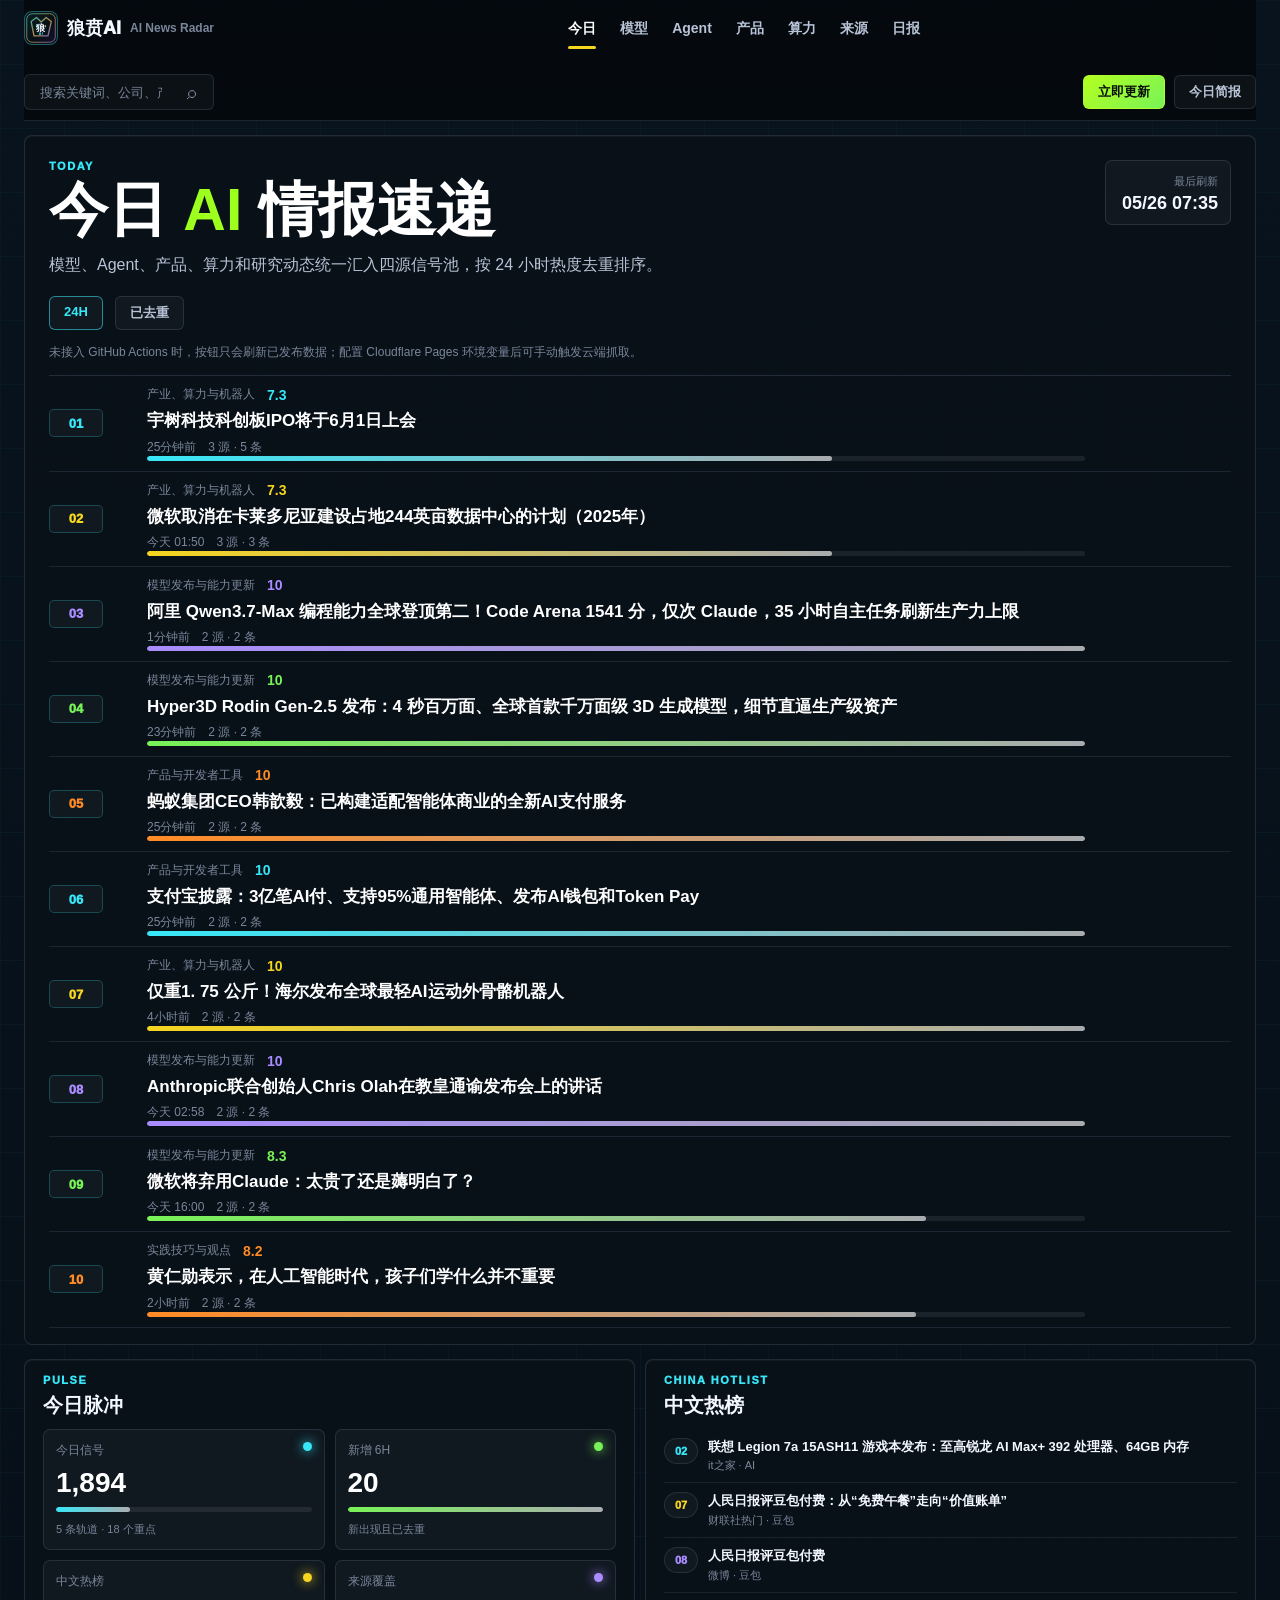
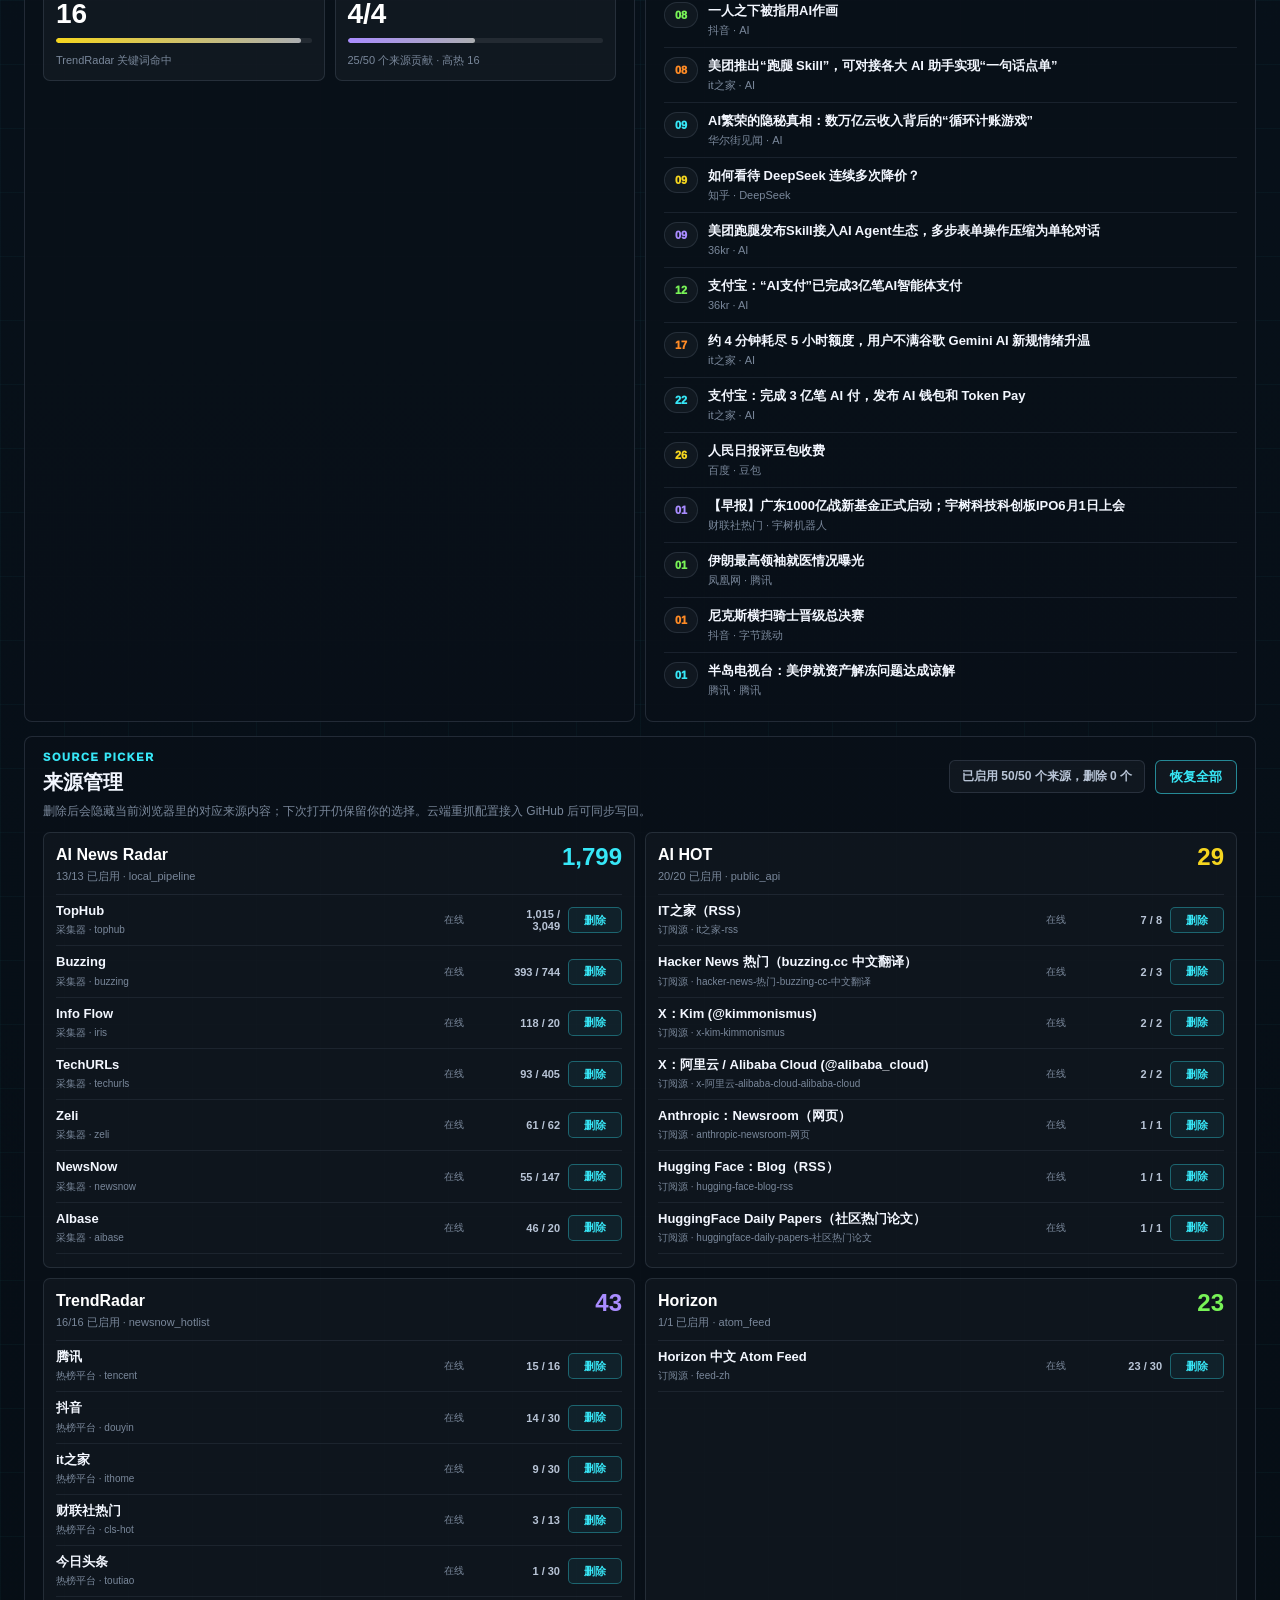
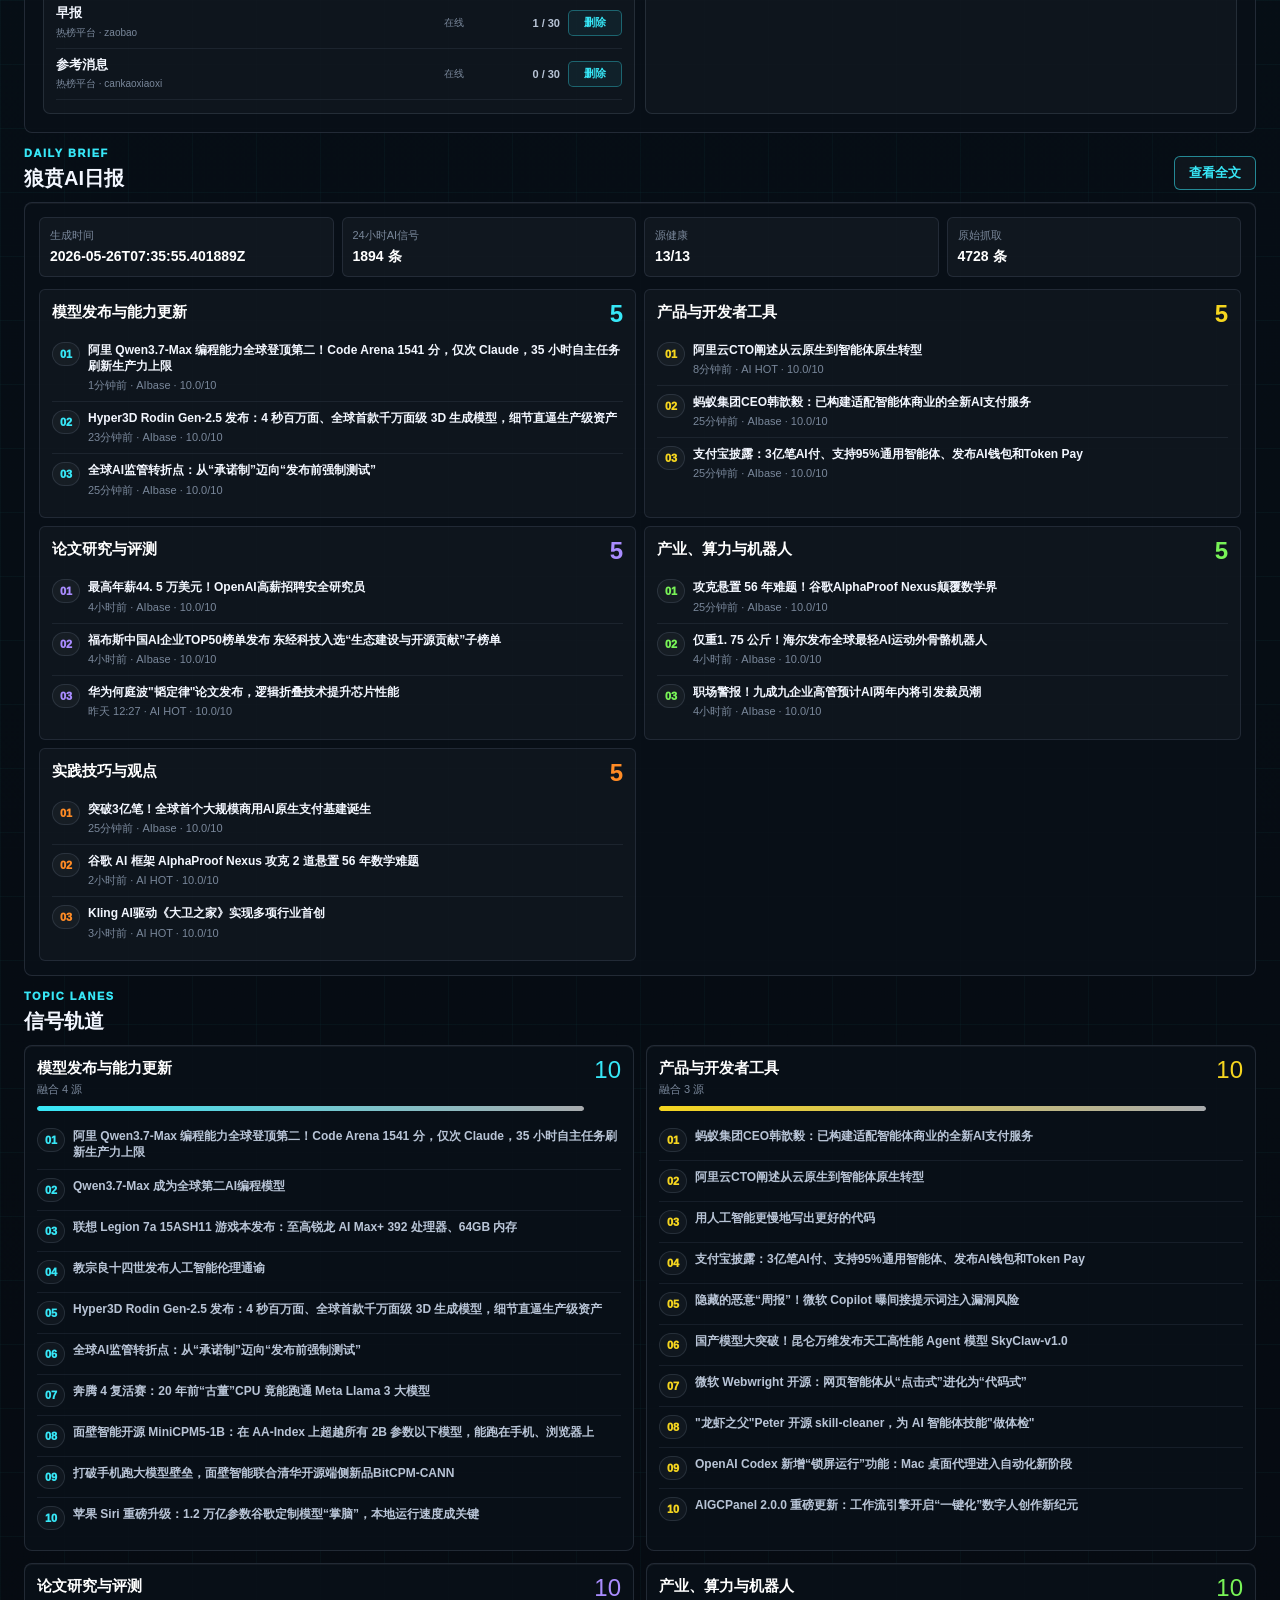
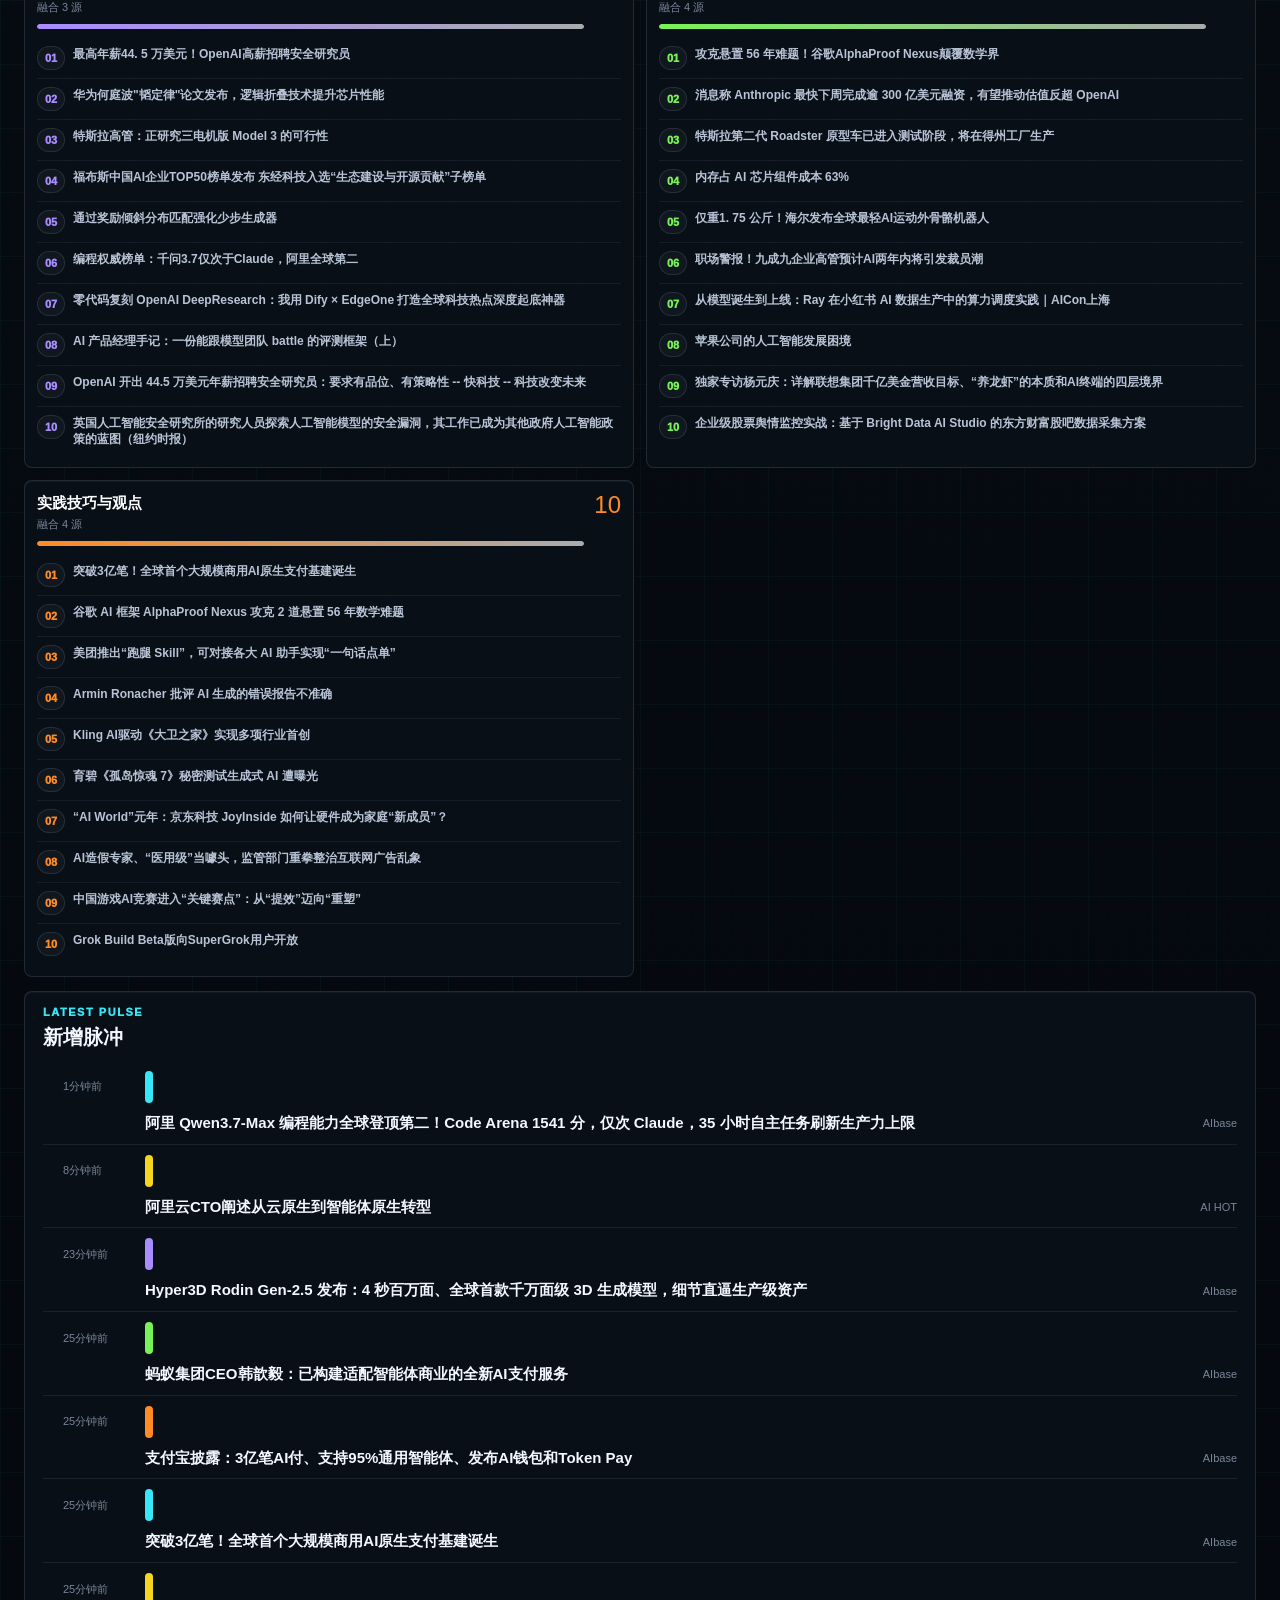
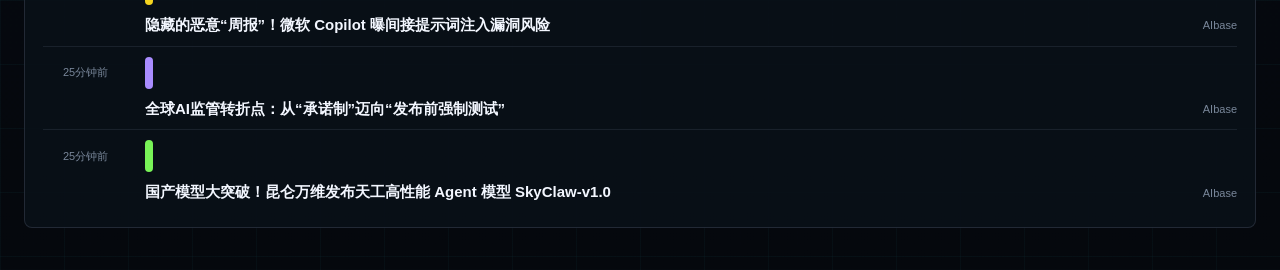
==== radar.html @ 07114eb7 "feat: launch langben ai news radar" ====
<!doctype html>
<html lang="zh-CN">
  <head>
    <meta charset="UTF-8" />
    <meta name="viewport" content="width=device-width, initial-scale=1.0" />
    <title>狼贲AI｜AI 科技雷达</title>
    <meta
      name="description"
      content="狼贲AI科技雷达，自动汇聚、筛选和归档 24 小时 AI 资讯、热榜与重点故事。"
    />
    <link rel="canonical" href="https://ainews.caodiu.com/" />
    <meta property="og:title" content="狼贲AI｜AI 科技雷达" />
    <meta
      property="og:description"
      content="狼贲AI科技雷达，自动汇聚、筛选和归档 24 小时 AI 资讯、热榜与重点故事。"
    />
    <meta property="og:type" content="website" />
    <meta property="og:url" content="https://ainews.caodiu.com/" />
    <meta property="og:site_name" content="狼贲AI" />
    <link rel="icon" href="./assets/logo.svg?v=langben-0526" type="image/svg+xml" />
    <link rel="stylesheet" href="./assets/radar.css?v=github-actions-guide-0526" />
  </head>
  <body>
    <main class="radar-shell">
      <header class="topbar">
        <a class="brand" href="./">
          <img src="./assets/logo.svg?v=langben-0526" alt="狼贲AI" />
          <span>狼贲AI</span>
          <em>AI News Radar</em>
        </a>
        <nav class="nav-links" aria-label="Radar channels">
          <a class="active" href="#today" data-channel="today">今日</a>
          <a href="#today" data-channel="model">模型</a>
          <a href="#today" data-channel="agent">Agent</a>
          <a href="#today" data-channel="product">产品</a>
          <a href="#today" data-channel="compute">算力</a>
          <a href="#sources" data-channel="sources">来源</a>
          <a href="#daily" data-channel="daily">日报</a>
        </nav>
        <label class="search-box" aria-label="搜索">
          <input id="searchInput" type="search" placeholder="搜索关键词、公司、产品..." />
          <span>⌕</span>
        </label>
        <div class="top-actions">
          <button class="action-button primary" id="updateNowBtn" type="button">立即更新</button>
          <a class="action-button" href="./data/daily-brief.zh.md" target="_blank" rel="noopener noreferrer">今日简报</a>
        </div>
      </header>

      <section class="dashboard-grid" id="today">
        <section class="brief-panel">
          <div class="brief-title">
            <div>
              <p class="eyebrow">TODAY</p>
              <h1>今日 <span>AI</span> 情报速递</h1>
              <p class="hero-text">模型、Agent、产品、算力和研究动态统一汇入四源信号池，按 24 小时热度去重排序。</p>
            </div>
            <div class="time-chip">
              <span>最后刷新</span>
              <strong id="generatedAt">加载中</strong>
            </div>
          </div>
          <div class="brief-controls" aria-label="Signal filters">
            <span>24H</span>
            <span>已去重</span>
          </div>
          <p class="update-status" id="updateStatus">未接入 GitHub Actions 时，按钮只会刷新已发布数据；配置 Cloudflare Pages 环境变量后可手动触发云端抓取。</p>
          <div class="story-grid" id="storyGrid"></div>
        </section>

        <aside class="right-stack">
          <section class="insight-panel">
            <div class="section-head">
              <div>
                <p class="eyebrow">PULSE</p>
                <h2>今日脉冲</h2>
              </div>
            </div>
            <section class="metric-grid" id="metricGrid" aria-label="Radar summary"></section>
          </section>

          <section class="insight-panel">
            <div class="section-head">
              <div>
                <p class="eyebrow">CHINA HOTLIST</p>
                <h2>中文热榜</h2>
              </div>
            </div>
            <div class="hot-list" id="chinaHotItems"></div>
          </section>
        </aside>
      </section>

      <section class="source-section" id="sources">
        <div class="section-head">
          <div>
            <p class="eyebrow">SOURCE PICKER</p>
            <h2>来源管理</h2>
          </div>
          <div class="source-actions">
            <span id="sourceSummary">来源加载中</span>
            <button class="section-action" id="resetSourcesBtn" type="button">恢复全部</button>
          </div>
        </div>
        <p class="source-note">删除后会隐藏当前浏览器里的对应来源内容；下次打开仍保留你的选择。云端重抓配置接入 GitHub 后可同步写回。</p>
        <div class="source-catalog" id="sourceCatalog"></div>
      </section>

      <section class="daily-section" id="daily">
        <div class="section-head">
          <div>
            <p class="eyebrow">DAILY BRIEF</p>
            <h2>狼贲AI日报</h2>
          </div>
          <a class="section-action" href="./data/daily-brief.zh.md" target="_blank" rel="noopener noreferrer">查看全文</a>
        </div>
        <div class="daily-brief" id="dailyBrief">
          <div class="empty">日报加载中</div>
        </div>
      </section>

      <section class="category-section" id="lanes">
        <div class="section-head compact">
          <div>
            <p class="eyebrow">TOPIC LANES</p>
            <h2>信号轨道</h2>
          </div>
        </div>
        <div class="category-stack" id="categoryStack"></div>
      </section>

      <section class="table-section">
        <div class="section-head compact">
          <div>
            <p class="eyebrow">LATEST PULSE</p>
            <h2>新增脉冲</h2>
          </div>
        </div>
        <div class="mini-list" id="newItems"></div>
      </section>
    </main>

    <script src="./assets/radar.js?v=github-actions-guide-0526" defer></script>
  </body>
</html>
---- assets/radar.css ----
:root {
  --bg: #05080d;
  --panel: rgba(10, 16, 25, 0.88);
  --panel-strong: rgba(12, 19, 29, 0.96);
  --ink: #f3f7ff;
  --soft: #b8c4d6;
  --muted: #79879a;
  --line: rgba(148, 166, 194, 0.18);
  --line-strong: rgba(148, 166, 194, 0.28);
  --cyan: #37e7f7;
  --green: #78f357;
  --amber: #f5d51f;
  --violet: #a98cff;
  --orange: #ff8b25;
  --radius: 8px;
}

* {
  box-sizing: border-box;
}

html,
body {
  min-height: 100%;
  margin: 0;
  color: var(--ink);
  background:
    linear-gradient(rgba(55, 231, 247, 0.035) 1px, transparent 1px),
    linear-gradient(90deg, rgba(55, 231, 247, 0.03) 1px, transparent 1px),
    linear-gradient(180deg, rgba(8, 20, 31, 0.9), rgba(5, 8, 13, 0.96)),
    var(--bg);
  background-size: 64px 64px, 64px 64px, auto, auto;
  font-family: -apple-system, BlinkMacSystemFont, "Segoe UI", "Noto Sans SC", "Microsoft YaHei", sans-serif;
}

body::before {
  position: fixed;
  inset: 0;
  z-index: -1;
  pointer-events: none;
  content: "";
  background: linear-gradient(90deg, rgba(55, 231, 247, 0.08), transparent 28%, transparent 72%, rgba(120, 243, 87, 0.05));
}

a {
  color: inherit;
}

h1,
h2,
h3,
p {
  overflow-wrap: anywhere;
}

.radar-shell {
  width: min(1560px, calc(100% - 48px));
  margin: 0 auto;
  padding: 0 0 42px;
}

.topbar {
  position: sticky;
  top: 0;
  z-index: 20;
  display: grid;
  grid-template-columns: 220px minmax(360px, 1fr) minmax(260px, 360px) auto;
  gap: 18px;
  align-items: center;
  min-height: 58px;
  border-bottom: 1px solid var(--line);
  background: rgba(5, 8, 13, 0.88);
  backdrop-filter: blur(18px);
}

.brand {
  display: inline-flex;
  align-items: center;
  gap: 9px;
  min-width: 0;
  color: var(--ink);
  font-size: 18px;
  font-weight: 950;
  text-decoration: none;
  white-space: nowrap;
}

.brand img {
  width: 34px;
  height: 34px;
  border: 1px solid rgba(55, 231, 247, 0.36);
  border-radius: var(--radius);
  background: rgba(255, 255, 255, 0.04);
}

.brand em {
  color: var(--muted);
  font-size: 12px;
  font-style: normal;
  font-weight: 700;
}

.nav-links {
  display: flex;
  justify-content: center;
  gap: 24px;
  min-width: 0;
}

.nav-links a {
  position: relative;
  padding: 20px 0 18px;
  color: var(--soft);
  font-size: 14px;
  font-weight: 800;
  text-decoration: none;
  white-space: nowrap;
}

.nav-links a.active {
  color: #ffffff;
}

.nav-links a.active::after {
  position: absolute;
  right: 0;
  bottom: 7px;
  left: 0;
  height: 3px;
  border-radius: 999px;
  content: "";
  background: var(--amber);
}

.search-box {
  display: grid;
  grid-template-columns: minmax(0, 1fr) 28px;
  align-items: center;
  min-width: 0;
  height: 36px;
  border: 1px solid var(--line);
  border-radius: 6px;
  padding: 0 8px 0 13px;
  background: rgba(255, 255, 255, 0.035);
}

.search-box input {
  width: 100%;
  min-width: 0;
  border: 0;
  outline: 0;
  color: var(--ink);
  background: transparent;
  font: inherit;
  font-size: 13px;
}

.search-box input::placeholder {
  color: var(--muted);
}

.search-box span {
  color: var(--muted);
  font-size: 18px;
  text-align: center;
}

.top-actions {
  display: flex;
  justify-content: flex-end;
  gap: 9px;
}

.action-button {
  display: inline-flex;
  align-items: center;
  justify-content: center;
  min-height: 34px;
  border: 1px solid var(--line);
  border-radius: 6px;
  padding: 0 14px;
  color: var(--soft);
  background: rgba(255, 255, 255, 0.04);
  font-family: inherit;
  font-size: 13px;
  font-weight: 900;
  text-decoration: none;
  white-space: nowrap;
  cursor: pointer;
}

.action-button.primary {
  border-color: rgba(179, 255, 41, 0.72);
  color: #061007;
  background: linear-gradient(135deg, #b4ff20, #78f357);
}

.action-button:disabled {
  cursor: progress;
  opacity: 0.7;
}

.dashboard-grid {
  display: grid;
  grid-template-columns: minmax(0, 1.35fr) minmax(390px, 0.95fr);
  gap: 14px;
  align-items: stretch;
  padding-top: 14px;
}

.brief-panel,
.insight-panel,
.daily-brief,
.category-block,
.table-section {
  border: 1px solid var(--line);
  border-radius: var(--radius);
  background: var(--panel);
  box-shadow: inset 0 1px 0 rgba(255, 255, 255, 0.045);
}

.brief-panel {
  display: grid;
  align-content: start;
  min-width: 0;
  min-height: 520px;
  padding: 24px 24px 16px;
}

.brief-title {
  display: flex;
  justify-content: space-between;
  gap: 18px;
  align-items: start;
}

.eyebrow {
  margin: 0 0 8px;
  color: var(--cyan);
  font-size: 11px;
  font-weight: 950;
  letter-spacing: 0.14em;
}

h1 {
  margin: 0;
  color: #ffffff;
  font-size: clamp(42px, 4.6vw, 64px);
  line-height: 1.02;
}

h1 span {
  color: #9cff1d;
}

.hero-text {
  max-width: 720px;
  margin: 12px 0 0;
  color: var(--soft);
  font-size: 16px;
  line-height: 1.65;
}

.time-chip {
  min-width: 126px;
  border: 1px solid var(--line);
  border-radius: 7px;
  padding: 10px 12px;
  background: rgba(255, 255, 255, 0.035);
  text-align: right;
}

.time-chip span {
  color: var(--muted);
  font-size: 11px;
}

.time-chip strong {
  display: block;
  margin-top: 4px;
  color: var(--ink);
  font-size: 18px;
}

.brief-controls {
  display: flex;
  flex-wrap: wrap;
  gap: 12px;
  margin-top: 18px;
}

.brief-controls span,
.section-head > span,
.section-action {
  min-height: 32px;
  border: 1px solid var(--line);
  border-radius: 6px;
  padding: 7px 14px;
  color: var(--soft);
  background: rgba(255, 255, 255, 0.035);
  font-size: 13px;
  font-weight: 900;
  text-decoration: none;
}

.brief-controls span:first-child,
.section-action {
  border-color: rgba(55, 231, 247, 0.55);
  color: var(--cyan);
}

.update-status {
  min-height: 20px;
  margin: 13px 0 12px;
  color: var(--muted);
  font-size: 12px;
  line-height: 1.5;
}

.update-status.error {
  color: var(--amber);
}

.story-grid {
  display: grid;
  gap: 0;
  border-top: 1px solid var(--line);
}

.story-card {
  display: grid;
  grid-template-columns: 84px minmax(0, 1fr) 132px;
  gap: 14px;
  align-items: center;
  min-height: 68px;
  border-bottom: 1px solid rgba(148, 166, 194, 0.14);
  padding: 10px 0;
  color: var(--ink);
  text-decoration: none;
}

.story-card:hover h3 {
  color: var(--cyan);
}

.rank {
  display: inline-grid;
  place-items: center;
  width: 54px;
  height: 28px;
  border: 1px solid rgba(55, 231, 247, 0.24);
  border-radius: 5px;
  color: var(--tone, var(--cyan));
  background: rgba(255, 255, 255, 0.035);
  font-size: 13px;
  font-weight: 950;
}

.story-main {
  display: grid;
  min-width: 0;
}

.story-top,
.story-foot {
  display: flex;
  align-items: center;
  gap: 12px;
  min-width: 0;
}

.story-top span,
.story-foot span,
.story-foot em {
  color: var(--muted);
  font-size: 12px;
  font-style: normal;
  white-space: nowrap;
}

.story-top strong {
  color: var(--tone, var(--cyan));
  font-size: 14px;
  line-height: 1;
}

.story-card h3 {
  display: -webkit-box;
  margin: 6px 0;
  color: #ffffff;
  font-size: 17px;
  line-height: 1.36;
  -webkit-box-orient: vertical;
  -webkit-line-clamp: 1;
  overflow: hidden;
}

.score-track,
.metric-bar,
.lane-track {
  height: 5px;
  overflow: hidden;
  border-radius: 999px;
  background: rgba(255, 255, 255, 0.08);
}

.score-track b,
.metric-bar b,
.lane-track b {
  display: block;
  height: 100%;
  border-radius: inherit;
  background: linear-gradient(90deg, var(--tone, var(--cyan)), rgba(255, 255, 255, 0.62));
}

.right-stack {
  display: grid;
  gap: 10px;
  min-width: 0;
}

.insight-panel {
  min-width: 0;
  padding: 14px 18px;
}

.section-head {
  display: flex;
  align-items: end;
  justify-content: space-between;
  gap: 14px;
  margin-bottom: 12px;
}

.section-head h2 {
  margin: 0;
  color: var(--ink);
  font-size: 20px;
  line-height: 1.15;
}

.metric-grid {
  display: grid;
  grid-template-columns: repeat(4, minmax(0, 1fr));
  gap: 10px;
}

.insight-panel .metric-grid {
  grid-template-columns: repeat(2, minmax(0, 1fr));
}

.metric-card {
  position: relative;
  min-width: 0;
  border: 1px solid rgba(148, 166, 194, 0.16);
  border-radius: 7px;
  padding: 12px;
  background: rgba(255, 255, 255, 0.035);
}

.metric-top {
  display: flex;
  justify-content: space-between;
  gap: 8px;
  color: var(--muted);
  font-size: 12px;
}

.metric-top i {
  width: 9px;
  height: 9px;
  border-radius: 999px;
  background: var(--tone, var(--cyan));
  box-shadow: 0 0 12px var(--tone, var(--cyan));
}

.metric-card strong {
  display: block;
  margin-top: 10px;
  color: #ffffff;
  font-size: 28px;
  line-height: 1;
}

.metric-card em {
  color: var(--muted);
  font-size: 11px;
  font-style: normal;
}

.metric-bar {
  margin: 10px 0 7px;
}

.hot-list,
.mini-list {
  display: grid;
  gap: 0;
}

.hot-item,
.small-item {
  display: grid;
  gap: 10px;
  align-items: start;
  color: var(--ink);
  text-decoration: none;
}

.hot-item {
  grid-template-columns: 34px minmax(0, 1fr);
  padding: 9px 0;
}

.small-item {
  grid-template-columns: 92px minmax(0, 1fr) 180px;
  min-height: 46px;
  padding: 10px 0;
}

.hot-item + .hot-item,
.small-item + .small-item {
  border-top: 1px solid rgba(148, 166, 194, 0.12);
}

.hot-item > span,
.small-item > i {
  display: grid;
  place-items: center;
  height: 26px;
  border: 1px solid rgba(148, 166, 194, 0.16);
  border-radius: 999px;
  color: var(--tone, var(--cyan));
  background: rgba(255, 255, 255, 0.035);
  font-size: 11px;
  font-weight: 950;
}

.small-item > i {
  width: 8px;
  height: 32px;
  border: 0;
  border-radius: 999px;
  background: var(--tone, var(--cyan));
}

.hot-item strong,
.small-item strong {
  display: -webkit-box;
  color: var(--ink);
  font-size: 13px;
  line-height: 1.38;
  -webkit-box-orient: vertical;
  -webkit-line-clamp: 2;
  overflow: hidden;
}

.small-item strong {
  font-size: 15px;
}

.hot-item em,
.small-item span,
.small-item em {
  color: var(--muted);
  font-size: 11px;
  font-style: normal;
}

.small-item span {
  grid-column: 1;
  grid-row: 1;
  align-self: center;
  padding-left: 20px;
}

.small-item strong,
.small-item em {
  grid-column: 2;
}

.small-item em {
  grid-column: 3;
  align-self: center;
  text-align: right;
}

.hot-item:hover strong,
.small-item:hover strong,
.lane-chips a:hover strong,
.daily-item:hover strong {
  color: var(--cyan);
}

.daily-section,
.source-section,
.category-section,
.table-section {
  margin-top: 14px;
}

.source-section {
  border: 1px solid var(--line);
  border-radius: var(--radius);
  padding: 14px 18px 18px;
  background: var(--panel);
}

.source-actions {
  display: flex;
  align-items: center;
  justify-content: flex-end;
  gap: 10px;
}

.source-actions > span {
  min-height: 32px;
  border: 1px solid var(--line);
  border-radius: 6px;
  padding: 7px 12px;
  color: var(--soft);
  background: rgba(255, 255, 255, 0.035);
  font-size: 12px;
  font-weight: 850;
}

.source-note {
  margin: -4px 0 12px;
  color: var(--muted);
  font-size: 12px;
  line-height: 1.55;
}

.source-catalog {
  display: grid;
  grid-template-columns: repeat(4, minmax(0, 1fr));
  gap: 10px;
}

.source-project {
  min-width: 0;
  border: 1px solid rgba(148, 166, 194, 0.16);
  border-radius: 7px;
  padding: 12px;
  background: rgba(255, 255, 255, 0.028);
}

.source-project header {
  display: grid;
  grid-template-columns: minmax(0, 1fr) auto;
  gap: 12px;
  align-items: start;
  padding-bottom: 10px;
  border-bottom: 1px solid rgba(148, 166, 194, 0.12);
}

.source-project h3 {
  margin: 0;
  color: #ffffff;
  font-size: 16px;
  line-height: 1.25;
}

.source-project header em {
  display: block;
  margin-top: 4px;
  color: var(--muted);
  font-size: 11px;
  font-style: normal;
}

.source-project header strong {
  color: var(--tone, var(--cyan));
  font-size: 24px;
  line-height: 1;
}

.source-rows {
  display: grid;
  max-height: 360px;
  overflow: auto;
  scrollbar-width: thin;
}

.source-row {
  display: grid;
  grid-template-columns: minmax(0, 1fr) 44px 64px 54px;
  gap: 8px;
  align-items: center;
  min-height: 44px;
  border-bottom: 1px solid rgba(148, 166, 194, 0.1);
  padding: 8px 0;
}

.source-row.is-disabled {
  opacity: 0.42;
}

.source-name {
  min-width: 0;
}

.source-name strong {
  display: block;
  overflow: hidden;
  color: var(--ink);
  font-size: 13px;
  line-height: 1.25;
  text-overflow: ellipsis;
  white-space: nowrap;
}

.source-name em,
.source-row > span {
  color: var(--muted);
  font-size: 10px;
  font-style: normal;
}

.source-row > b {
  color: var(--soft);
  font-size: 11px;
  text-align: right;
}

.source-row > button {
  min-height: 26px;
  border: 1px solid rgba(55, 231, 247, 0.34);
  border-radius: 5px;
  color: var(--cyan);
  background: rgba(55, 231, 247, 0.06);
  font: inherit;
  font-size: 11px;
  font-weight: 900;
  cursor: pointer;
}

.source-row.is-disabled > button {
  border-color: rgba(120, 243, 87, 0.45);
  color: var(--green);
}

.daily-brief {
  padding: 14px;
}

.daily-meta {
  display: grid;
  grid-template-columns: repeat(4, minmax(0, 1fr));
  gap: 8px;
  margin-bottom: 12px;
}

.daily-meta div {
  min-width: 0;
  border: 1px solid rgba(148, 166, 194, 0.14);
  border-radius: 6px;
  padding: 10px;
  background: rgba(255, 255, 255, 0.035);
}

.daily-meta span,
.daily-item em {
  display: block;
  color: var(--muted);
  font-size: 11px;
}

.daily-meta strong {
  display: block;
  margin-top: 5px;
  color: #ffffff;
  font-size: 14px;
  line-height: 1.25;
}

.daily-lanes {
  display: grid;
  grid-template-columns: repeat(5, minmax(0, 1fr));
  gap: 8px;
}

.daily-lane,
.category-block {
  min-width: 0;
  padding: 12px;
}

.daily-lane {
  border: 1px solid rgba(148, 166, 194, 0.14);
  border-radius: 6px;
  background: rgba(255, 255, 255, 0.028);
}

.daily-lane header,
.category-block header {
  display: grid;
  grid-template-columns: minmax(0, 1fr) auto;
  gap: 10px;
  align-items: start;
  margin-bottom: 8px;
}

.daily-lane header span,
.category-block h3 {
  display: -webkit-box;
  margin: 0;
  color: #ffffff;
  font-size: 15px;
  font-weight: 950;
  line-height: 1.32;
  -webkit-box-orient: vertical;
  -webkit-line-clamp: 2;
  overflow: hidden;
}

.daily-lane header b,
.category-block header > span {
  color: var(--tone, var(--cyan));
  font-size: 24px;
  line-height: 1;
}

.daily-item {
  display: grid;
  grid-template-columns: 28px minmax(0, 1fr);
  gap: 8px;
  padding: 8px 0;
  color: var(--ink);
  text-decoration: none;
}

.daily-item + .daily-item {
  border-top: 1px solid rgba(148, 166, 194, 0.1);
}

.daily-item > span,
.lane-chips a > span {
  display: grid;
  place-items: center;
  height: 24px;
  border: 1px solid rgba(148, 166, 194, 0.16);
  border-radius: 999px;
  color: var(--tone, var(--cyan));
  background: rgba(255, 255, 255, 0.035);
  font-size: 11px;
  font-weight: 950;
}

.daily-item strong {
  display: -webkit-box;
  color: var(--ink);
  font-size: 12px;
  line-height: 1.36;
  -webkit-box-orient: vertical;
  -webkit-line-clamp: 3;
  overflow: hidden;
}

.daily-item em {
  margin-top: 4px;
  font-style: normal;
  line-height: 1.35;
}

.category-stack {
  display: grid;
  grid-template-columns: repeat(5, minmax(0, 1fr));
  gap: 12px;
}

.category-block em {
  display: block;
  margin: 4px 0 9px;
  color: var(--muted);
  font-size: 11px;
  font-style: normal;
}

.lane-chips {
  display: grid;
  gap: 0;
  margin-top: 9px;
}

.lane-chips a {
  display: grid;
  grid-template-columns: 28px minmax(0, 1fr);
  gap: 8px;
  align-items: start;
  padding: 8px 0;
  color: var(--soft);
  text-decoration: none;
}

.lane-chips a + a {
  border-top: 1px solid rgba(148, 166, 194, 0.1);
}

.lane-chips a > strong,
.empty-chip {
  display: -webkit-box;
  min-width: 0;
  color: var(--soft);
  font-size: 12px;
  font-weight: 800;
  line-height: 1.36;
  -webkit-box-orient: vertical;
  -webkit-line-clamp: 2;
  overflow: hidden;
}

.table-section {
  padding: 14px 18px;
}

.cyan {
  --tone: var(--cyan);
}

.green {
  --tone: var(--green);
}

.amber {
  --tone: var(--amber);
}

.violet {
  --tone: var(--violet);
}

.orange {
  --tone: var(--orange);
}

.empty,
.empty-chip {
  color: var(--muted);
}

@media (max-width: 1280px) {
  .topbar {
    grid-template-columns: 190px 1fr;
    padding-bottom: 10px;
  }

  .search-box,
  .top-actions {
    grid-column: span 1;
  }

  .dashboard-grid {
    grid-template-columns: 1fr;
  }

  .right-stack {
    grid-template-columns: repeat(2, minmax(0, 1fr));
  }

  .insight-panel .metric-grid,
  .daily-lanes,
  .source-catalog,
  .category-stack {
    grid-template-columns: repeat(2, minmax(0, 1fr));
  }
}

@media (max-width: 860px) {
  .radar-shell {
    width: min(100% - 24px, 760px);
  }

  .topbar,
  .right-stack,
  .daily-meta,
  .daily-lanes,
  .source-catalog,
  .category-stack {
    grid-template-columns: 1fr;
  }

  .nav-links {
    justify-content: flex-start;
    gap: 18px;
    overflow-x: auto;
  }

  .top-actions {
    justify-content: flex-start;
  }

  .source-actions {
    flex-wrap: wrap;
    justify-content: flex-start;
  }

  .brief-panel {
    min-height: 0;
    padding: 18px;
  }

  .brief-title {
    flex-direction: column;
  }

  h1 {
    font-size: 38px;
  }

  .story-card {
    grid-template-columns: 54px minmax(0, 1fr);
  }

  .score-track {
    grid-column: 1 / -1;
  }

  .small-item {
    grid-template-columns: 72px minmax(0, 1fr);
  }

  .small-item em {
    grid-column: 2;
    text-align: left;
  }
}
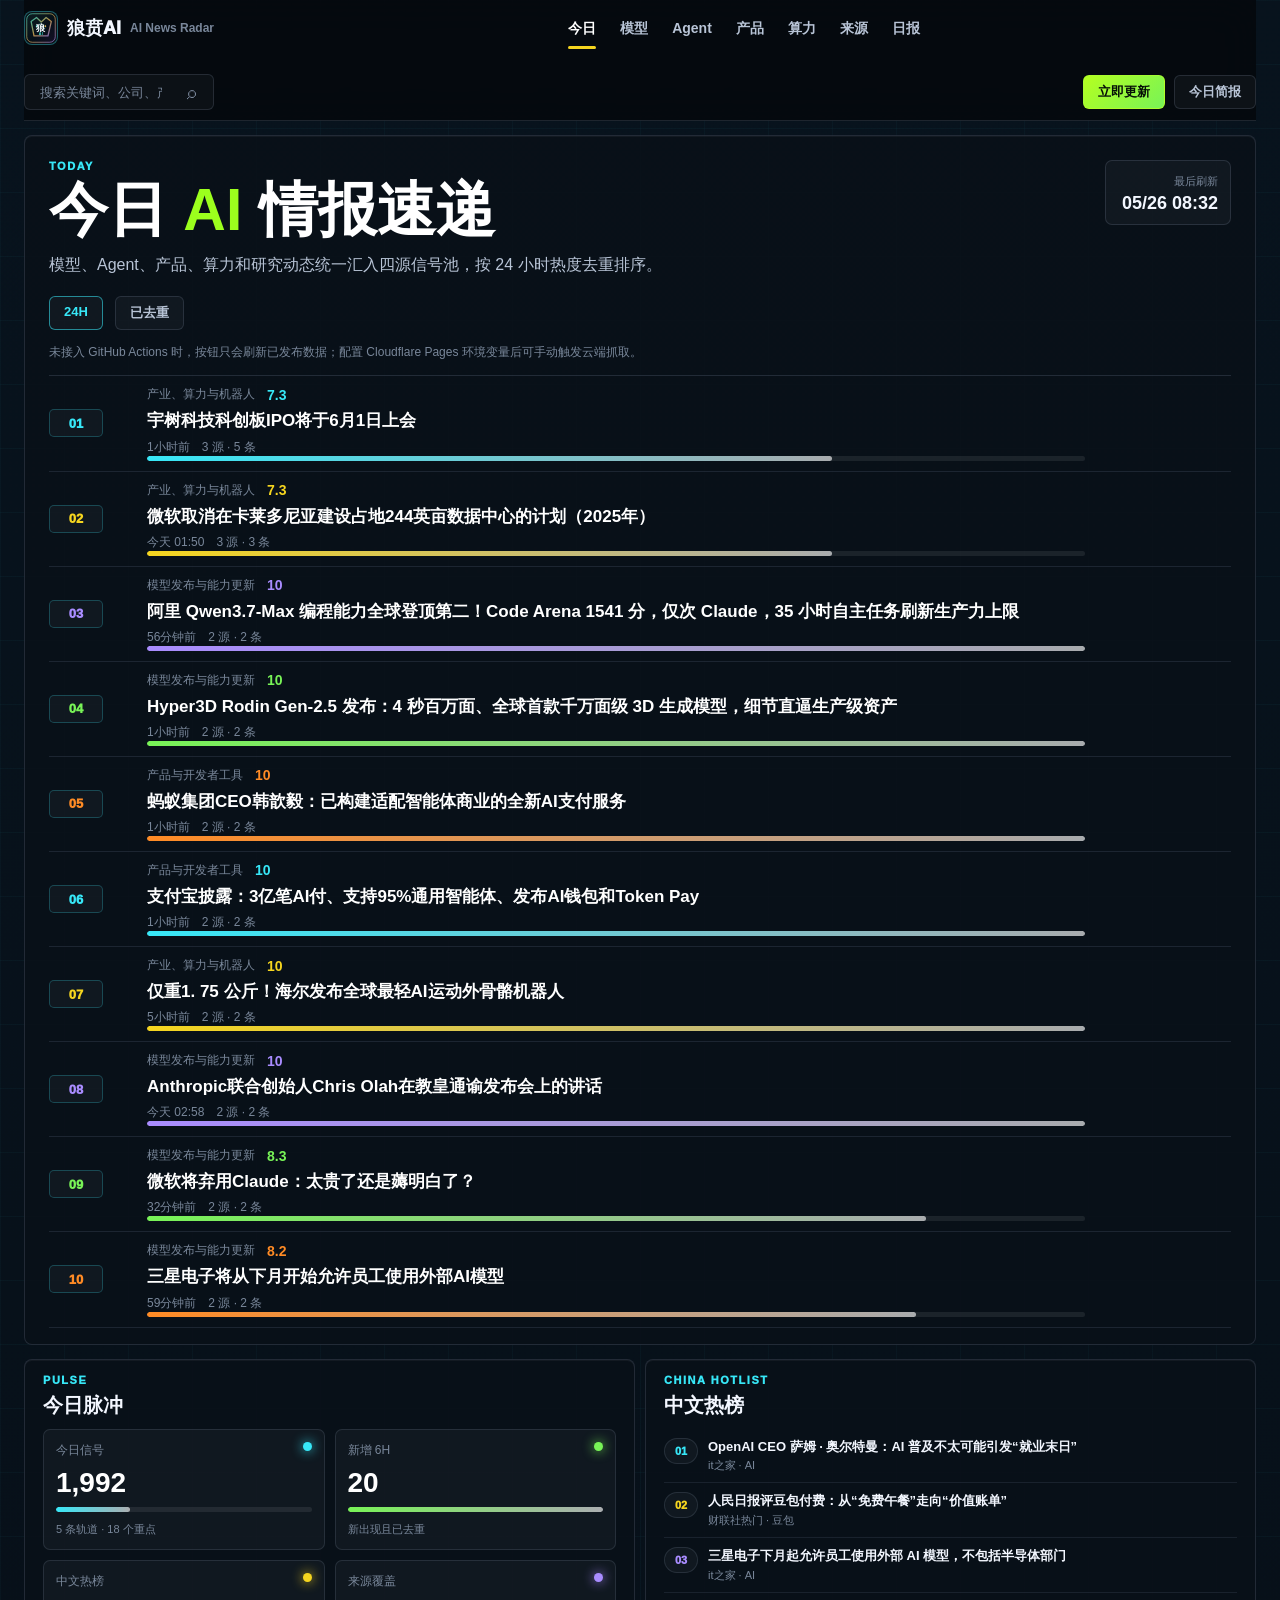
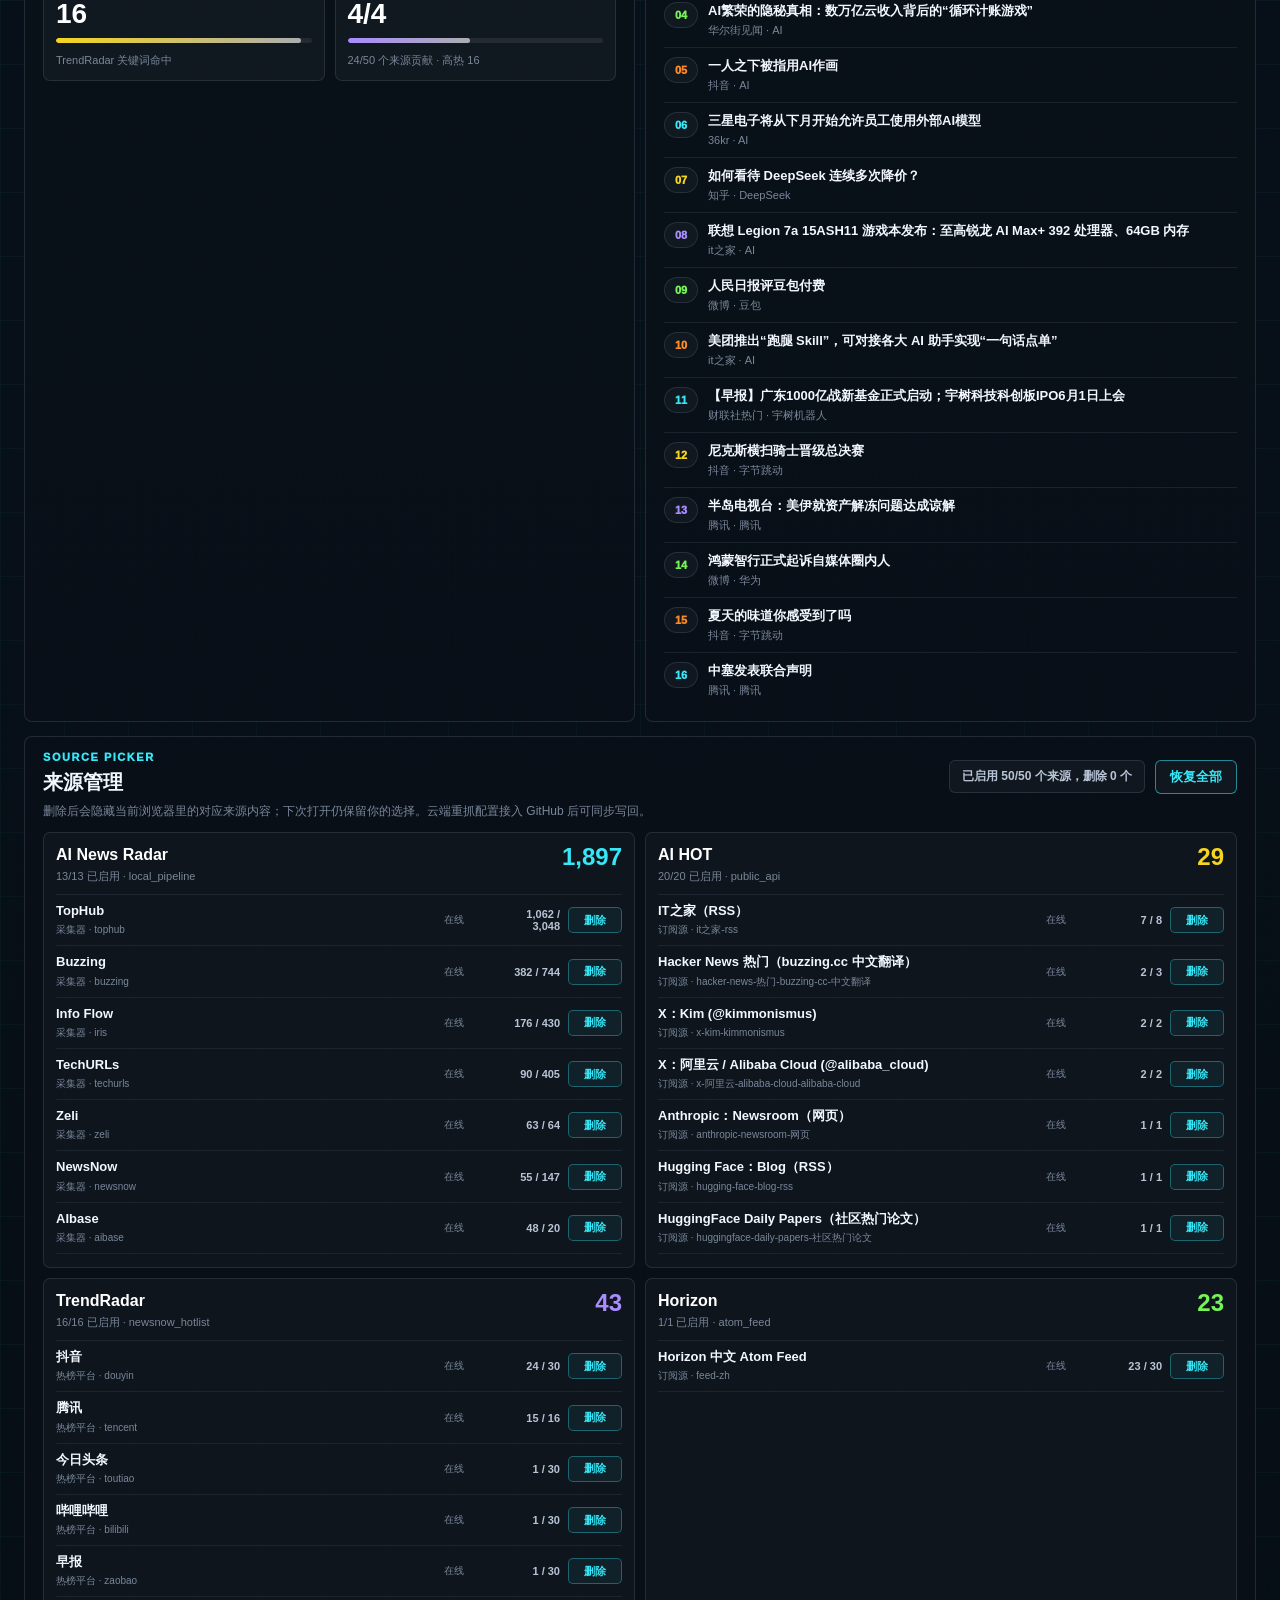
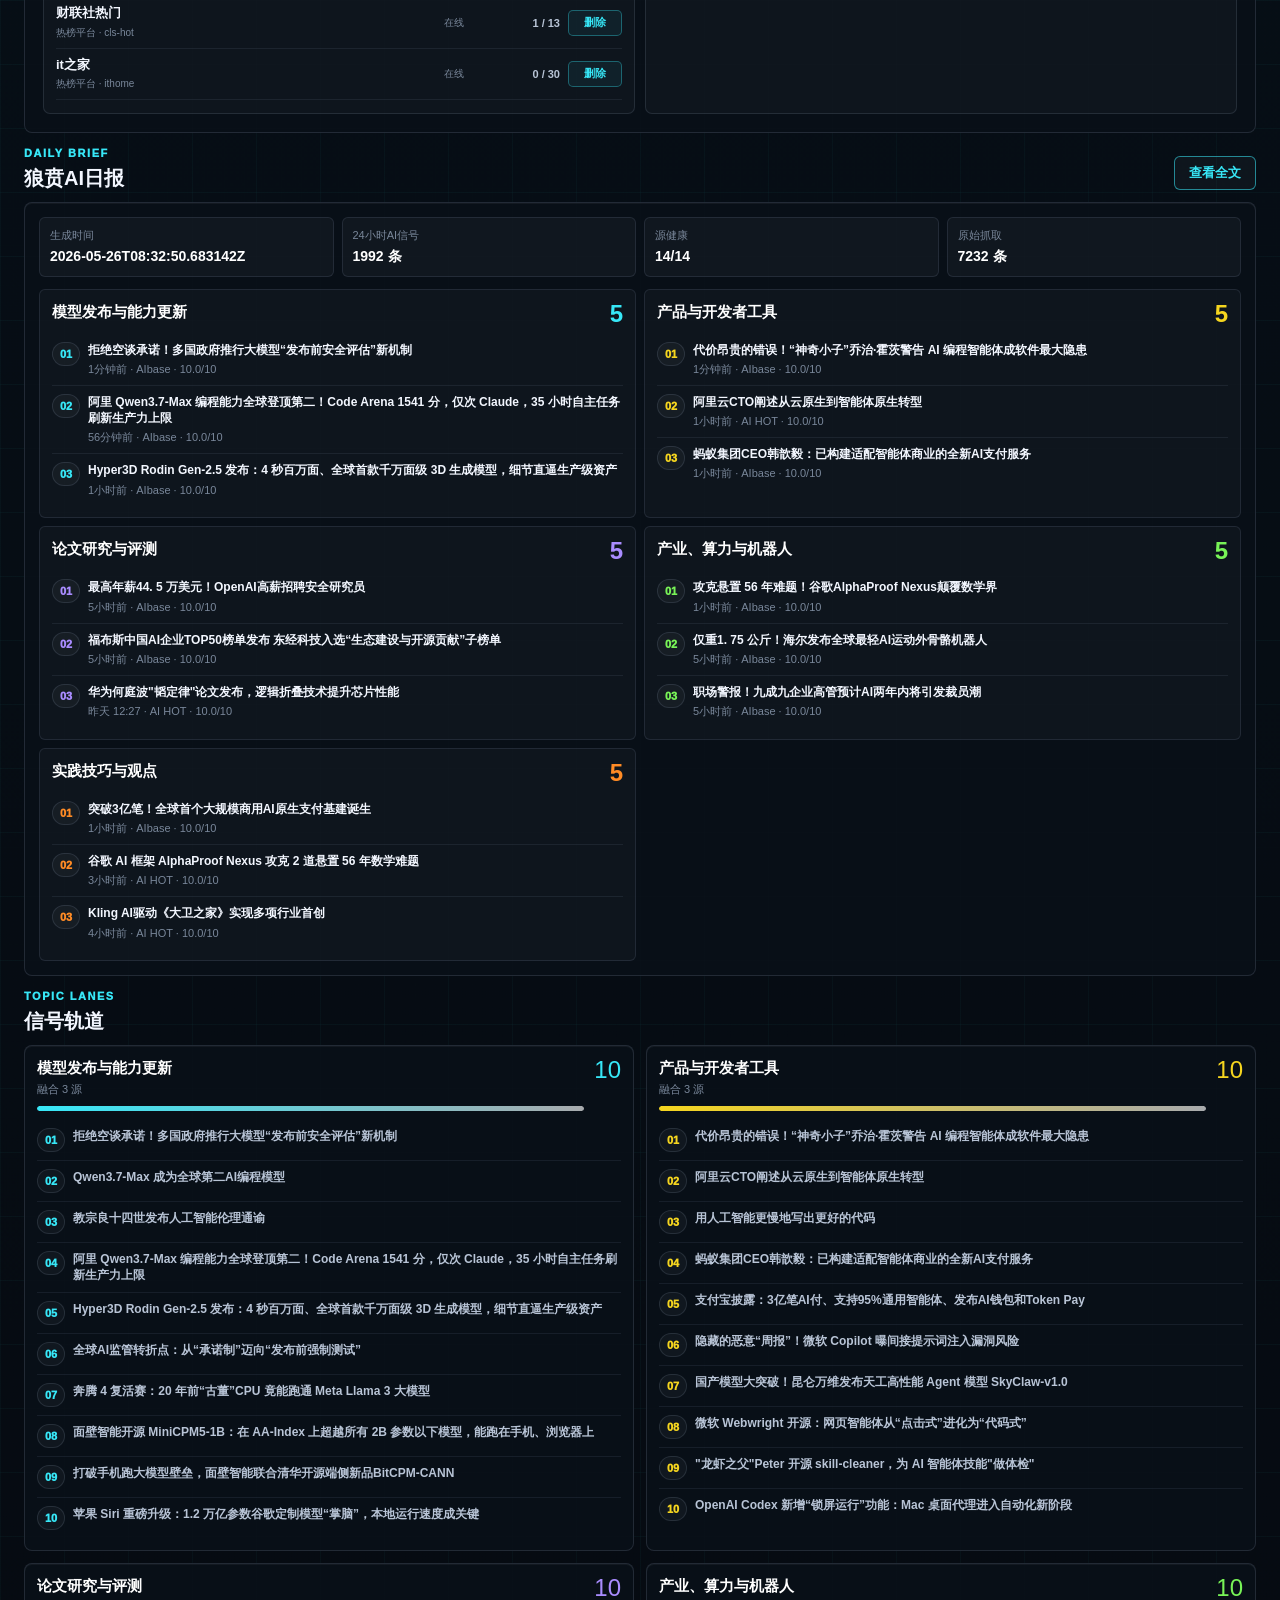
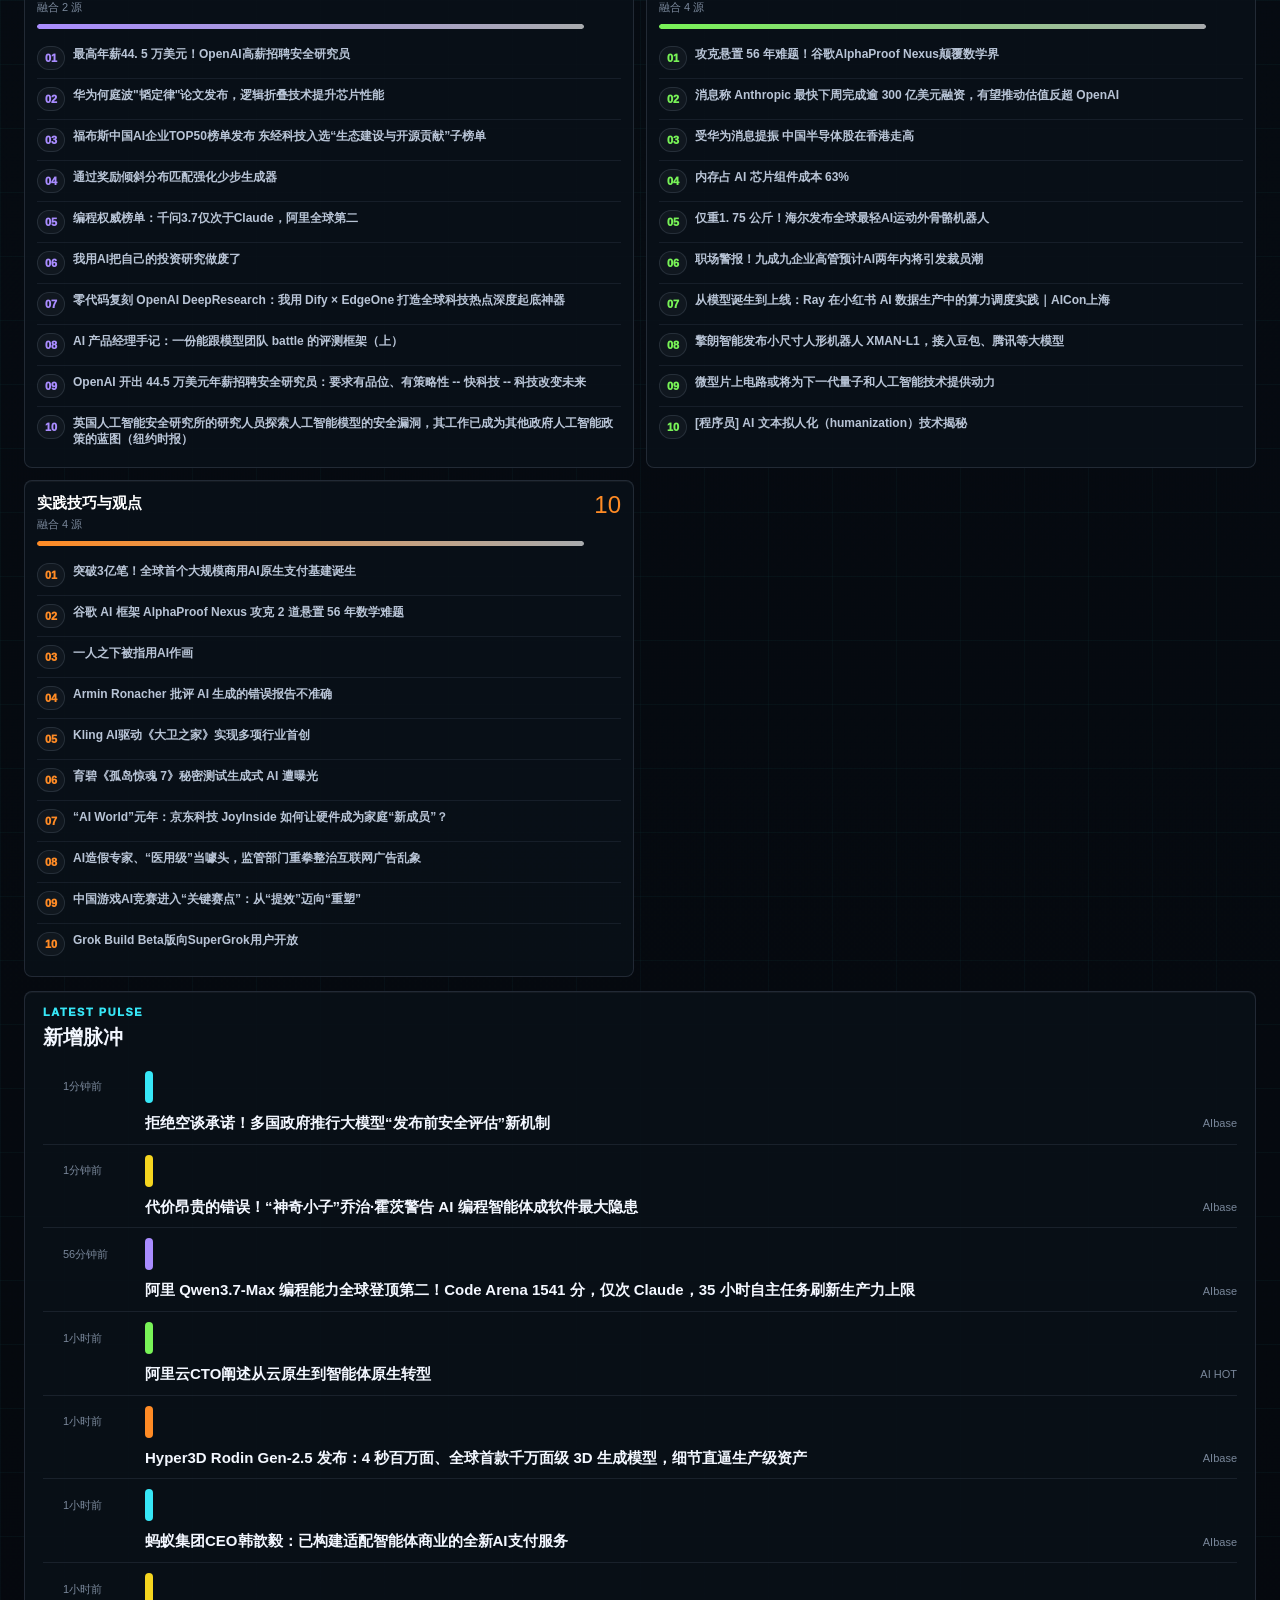
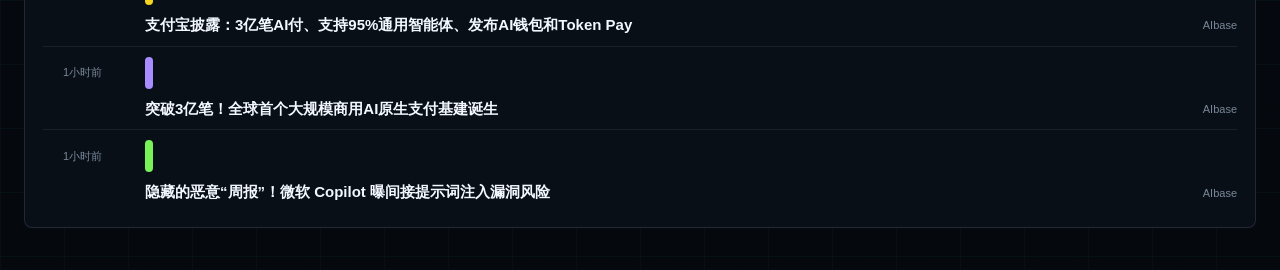
==== commit 22df3e24: "fix: renumber china hotlist display" ====
--- a/radar.html
+++ b/radar.html
@@ -18,7 +18,7 @@
     <meta property="og:url" content="https://ainews.caodiu.com/" />
     <meta property="og:site_name" content="狼贲AI" />
     <link rel="icon" href="./assets/logo.svg?v=langben-0526" type="image/svg+xml" />
-    <link rel="stylesheet" href="./assets/radar.css?v=github-actions-guide-0526" />
+    <link rel="stylesheet" href="./assets/radar.css?v=hotlist-sequence-0526" />
   </head>
   <body>
     <main class="radar-shell">
@@ -140,6 +140,6 @@
       </section>
     </main>
 
-    <script src="./assets/radar.js?v=github-actions-guide-0526" defer></script>
+    <script src="./assets/radar.js?v=hotlist-sequence-0526" defer></script>
   </body>
 </html>
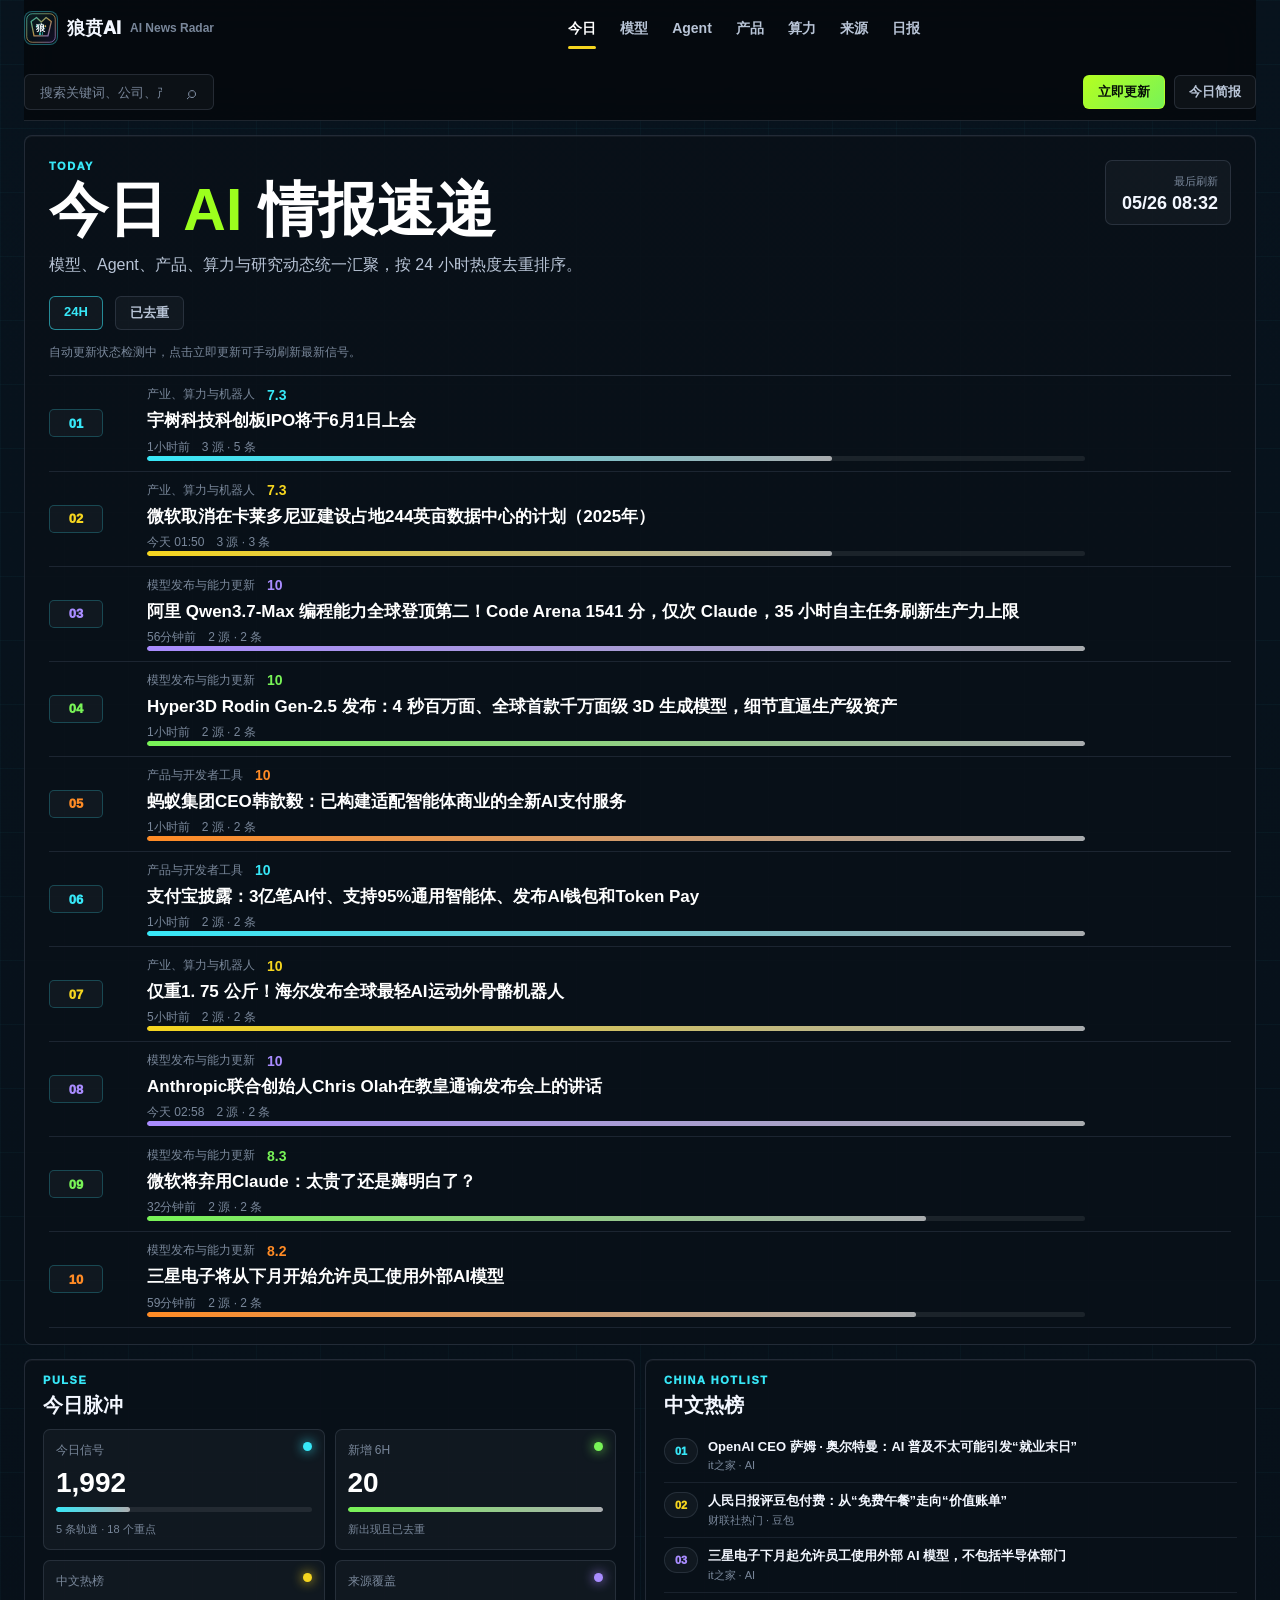
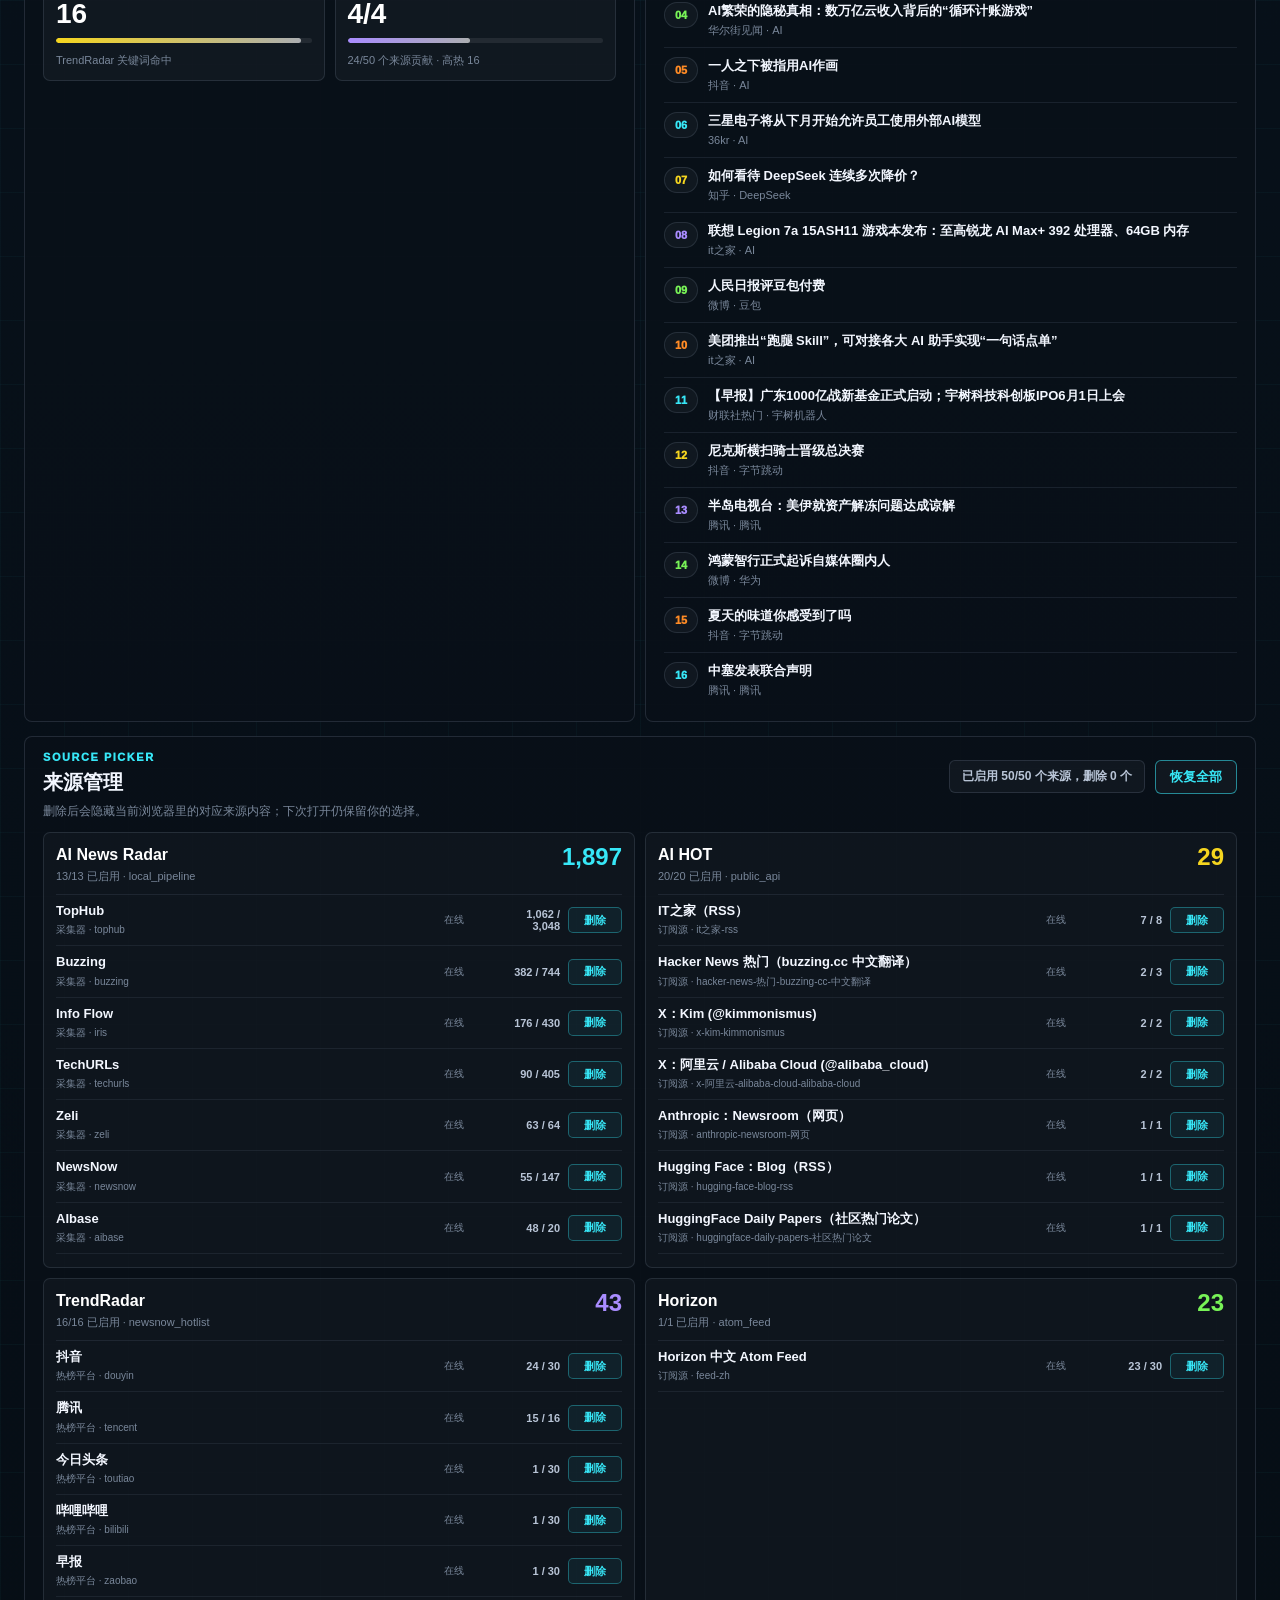
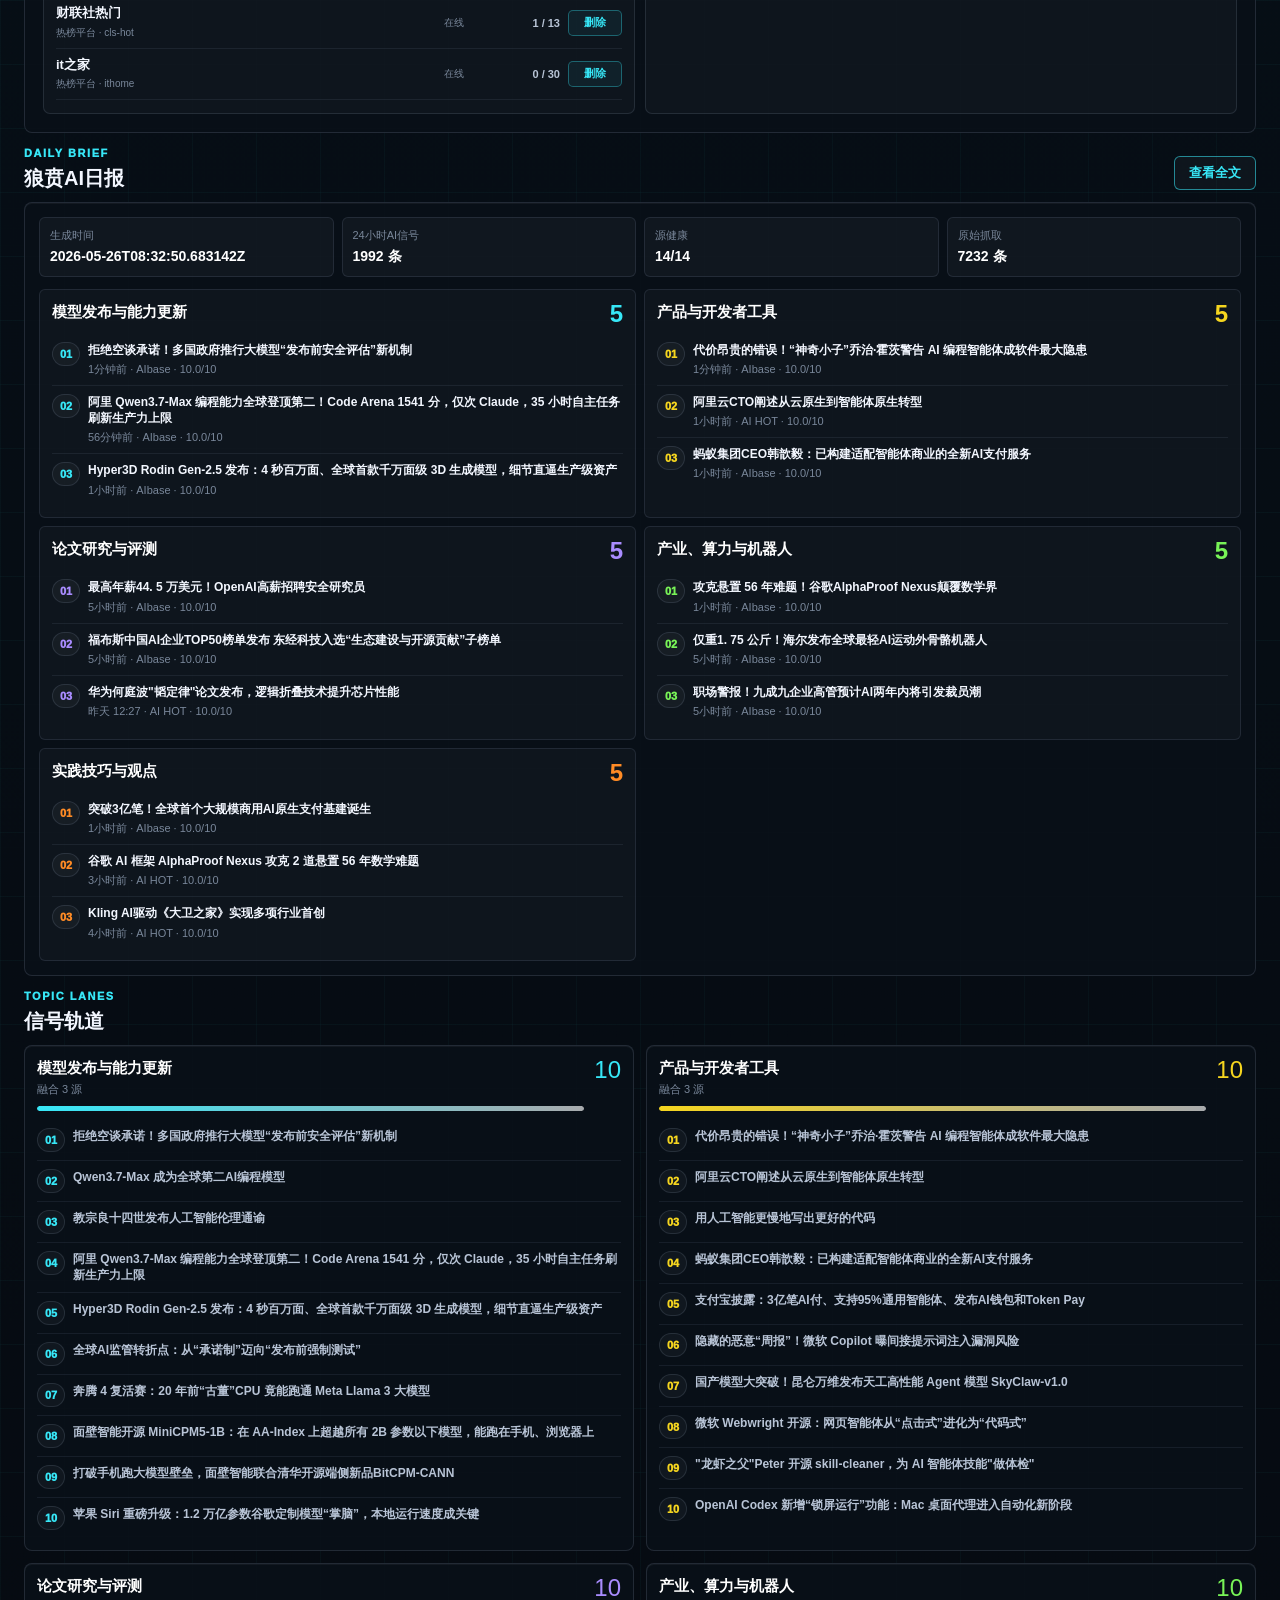
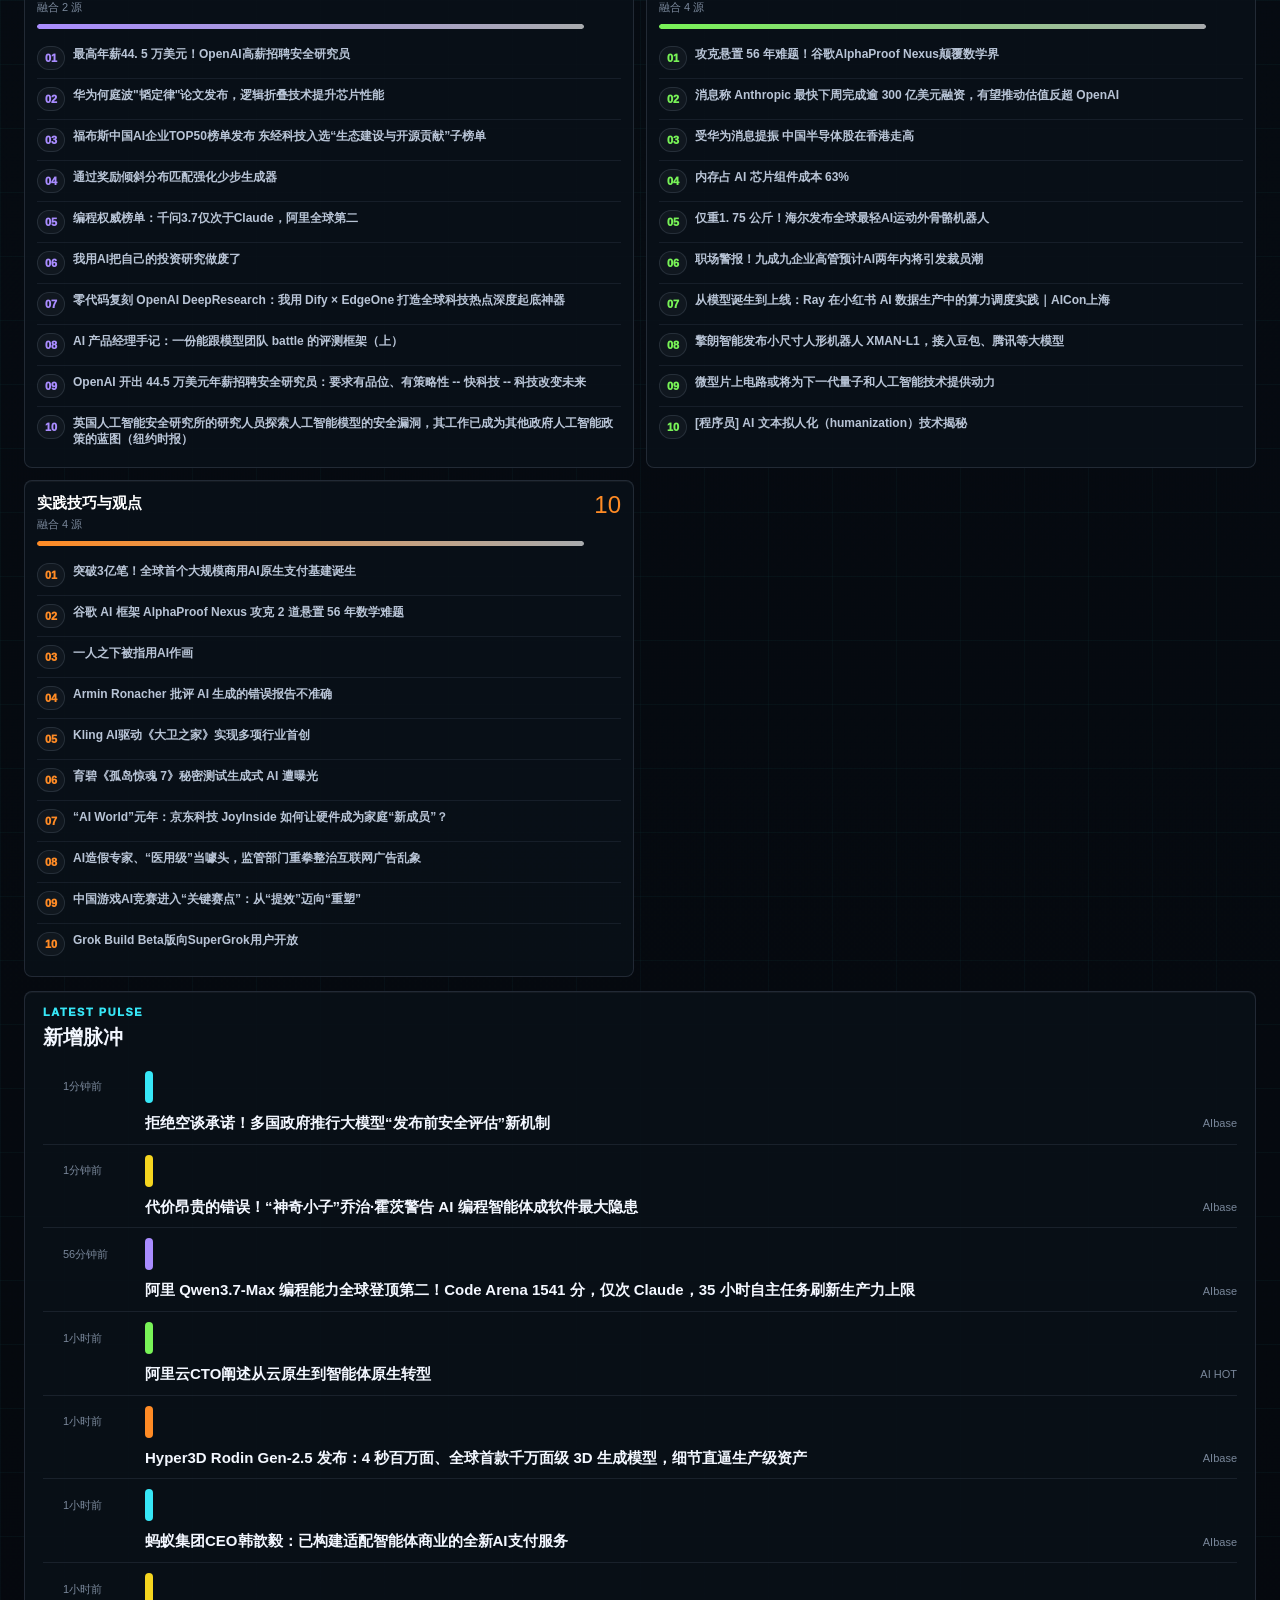
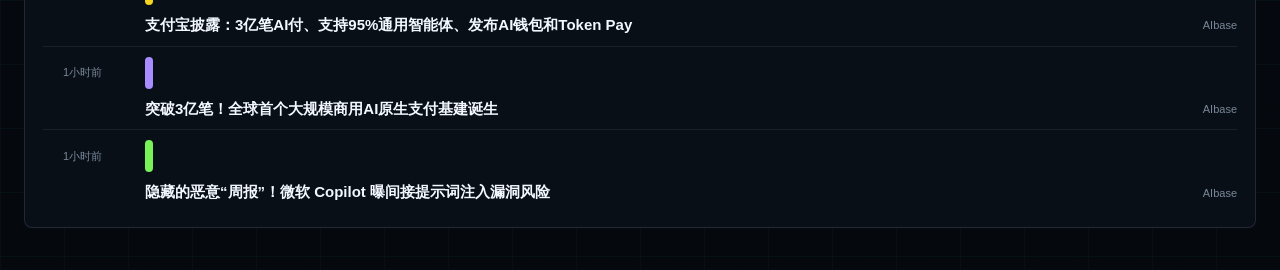
==== commit 11bac47d: "fix: hide backend update terms" ====
--- a/radar.html
+++ b/radar.html
@@ -18,7 +18,7 @@
     <meta property="og:url" content="https://ainews.caodiu.com/" />
     <meta property="og:site_name" content="狼贲AI" />
     <link rel="icon" href="./assets/logo.svg?v=langben-0526" type="image/svg+xml" />
-    <link rel="stylesheet" href="./assets/radar.css?v=hotlist-sequence-0526" />
+    <link rel="stylesheet" href="./assets/radar.css?v=clean-status-copy-0526" />
   </head>
   <body>
     <main class="radar-shell">
@@ -53,7 +53,7 @@
             <div>
               <p class="eyebrow">TODAY</p>
               <h1>今日 <span>AI</span> 情报速递</h1>
-              <p class="hero-text">模型、Agent、产品、算力和研究动态统一汇入四源信号池，按 24 小时热度去重排序。</p>
+              <p class="hero-text">模型、Agent、产品、算力与研究动态统一汇聚，按 24 小时热度去重排序。</p>
             </div>
             <div class="time-chip">
               <span>最后刷新</span>
@@ -64,7 +64,7 @@
             <span>24H</span>
             <span>已去重</span>
           </div>
-          <p class="update-status" id="updateStatus">未接入 GitHub Actions 时，按钮只会刷新已发布数据；配置 Cloudflare Pages 环境变量后可手动触发云端抓取。</p>
+          <p class="update-status" id="updateStatus">自动更新状态检测中，点击立即更新可手动刷新最新信号。</p>
           <div class="story-grid" id="storyGrid"></div>
         </section>
 
@@ -102,7 +102,7 @@
             <button class="section-action" id="resetSourcesBtn" type="button">恢复全部</button>
           </div>
         </div>
-        <p class="source-note">删除后会隐藏当前浏览器里的对应来源内容；下次打开仍保留你的选择。云端重抓配置接入 GitHub 后可同步写回。</p>
+        <p class="source-note">删除后会隐藏当前浏览器里的对应来源内容；下次打开仍保留你的选择。</p>
         <div class="source-catalog" id="sourceCatalog"></div>
       </section>
 
@@ -140,6 +140,6 @@
       </section>
     </main>
 
-    <script src="./assets/radar.js?v=hotlist-sequence-0526" defer></script>
+    <script src="./assets/radar.js?v=clean-status-copy-0526" defer></script>
   </body>
 </html>
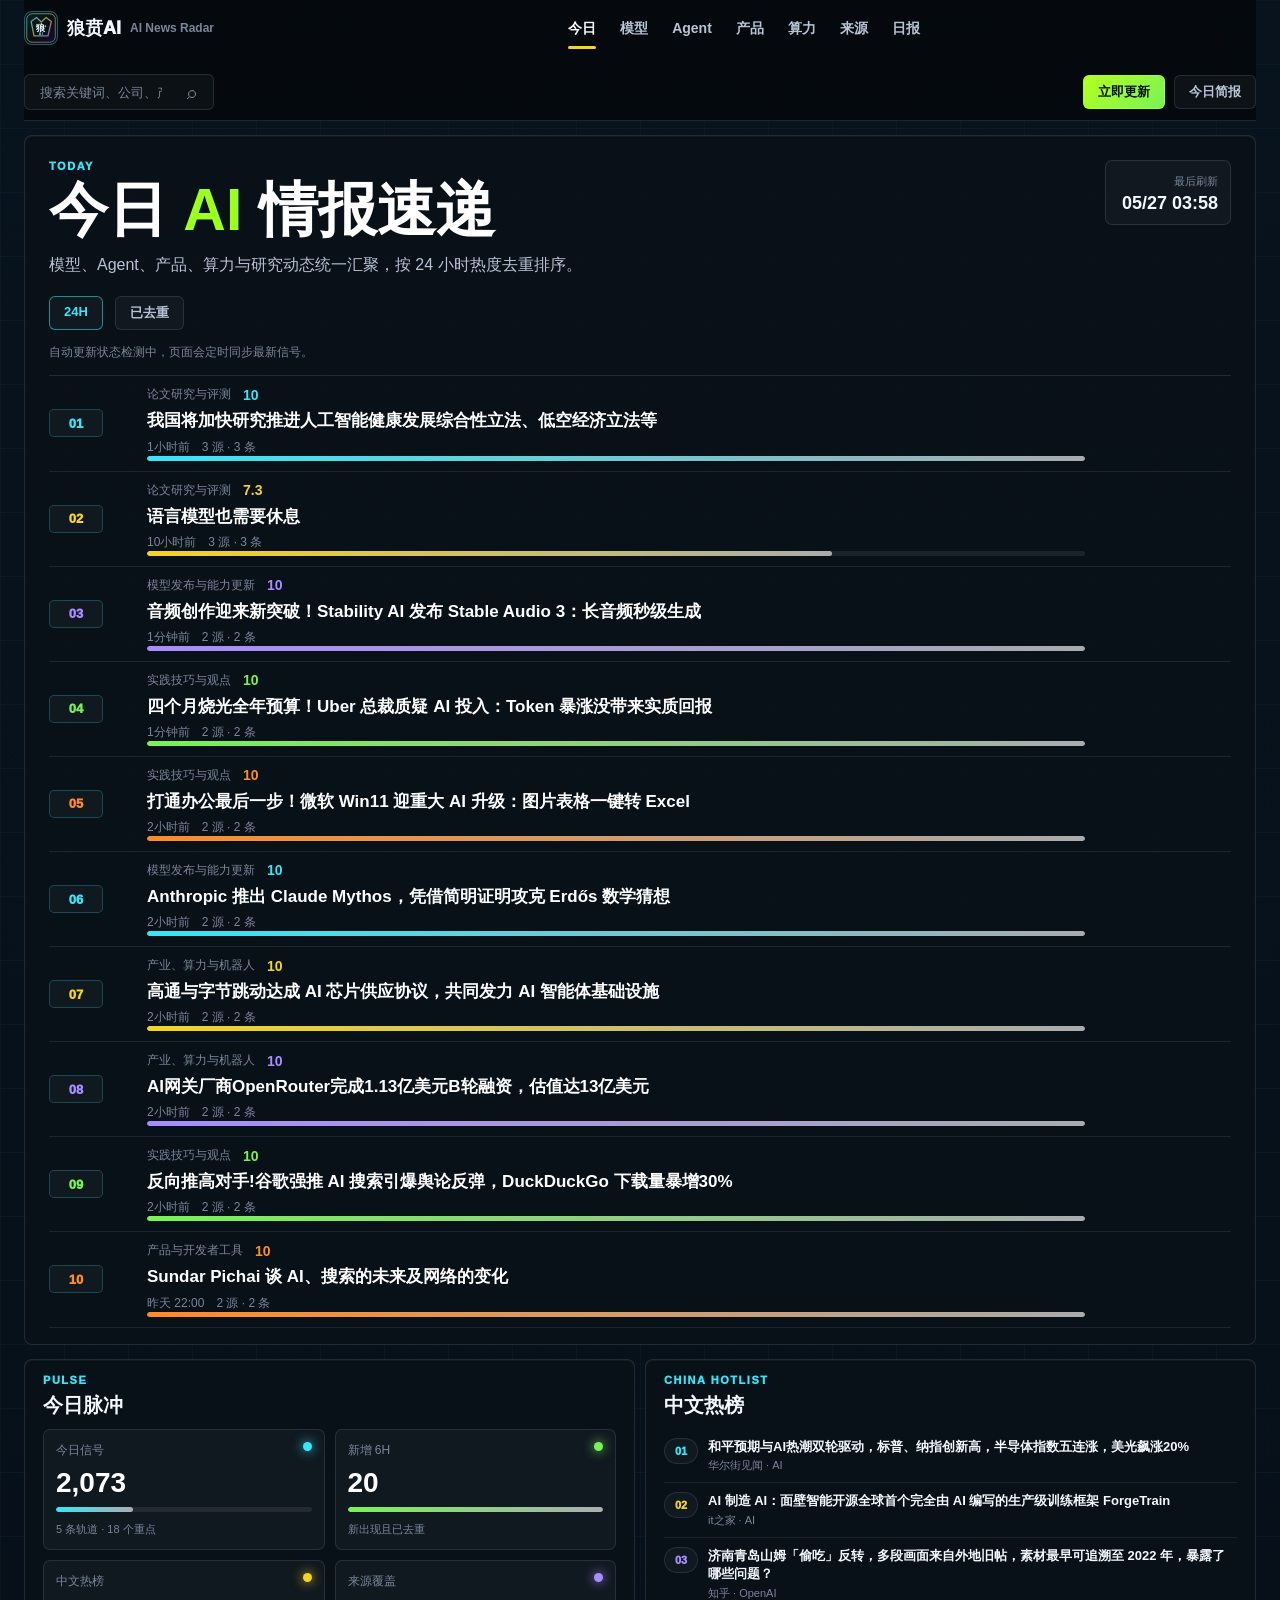
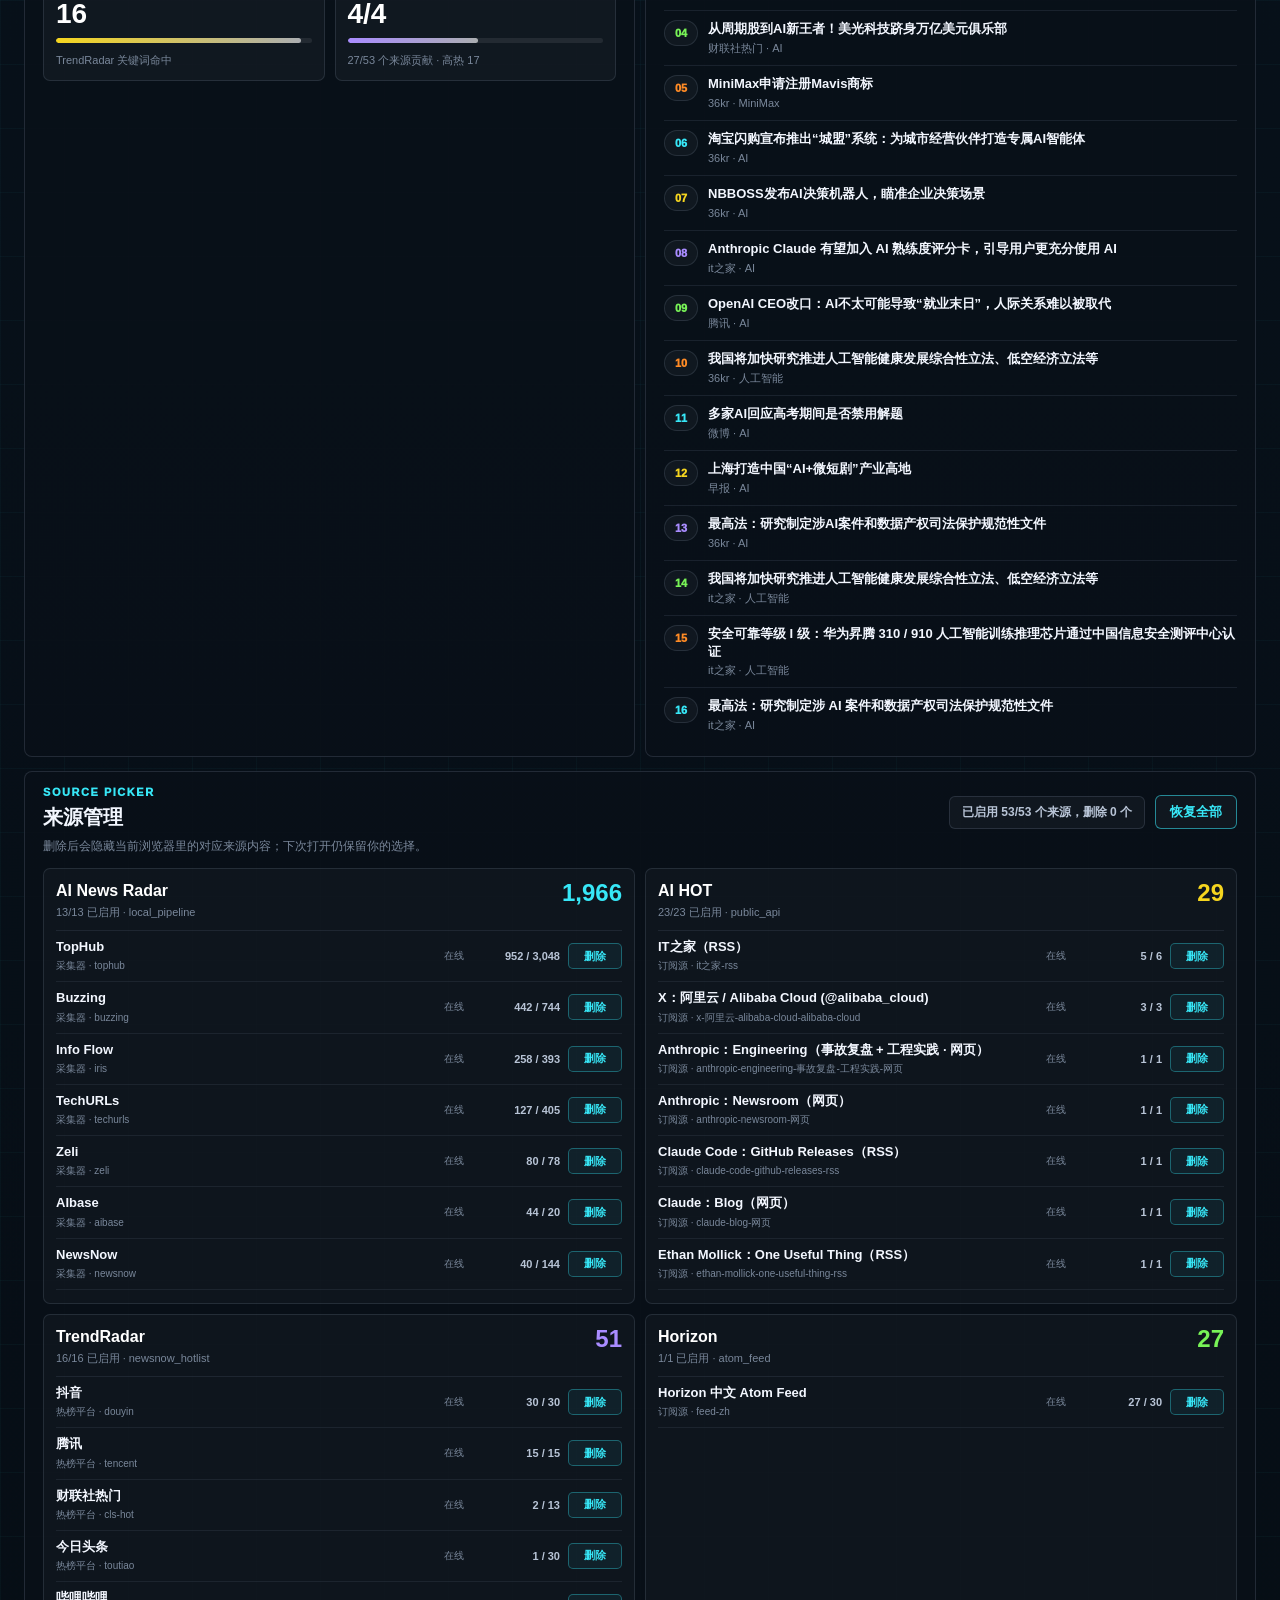
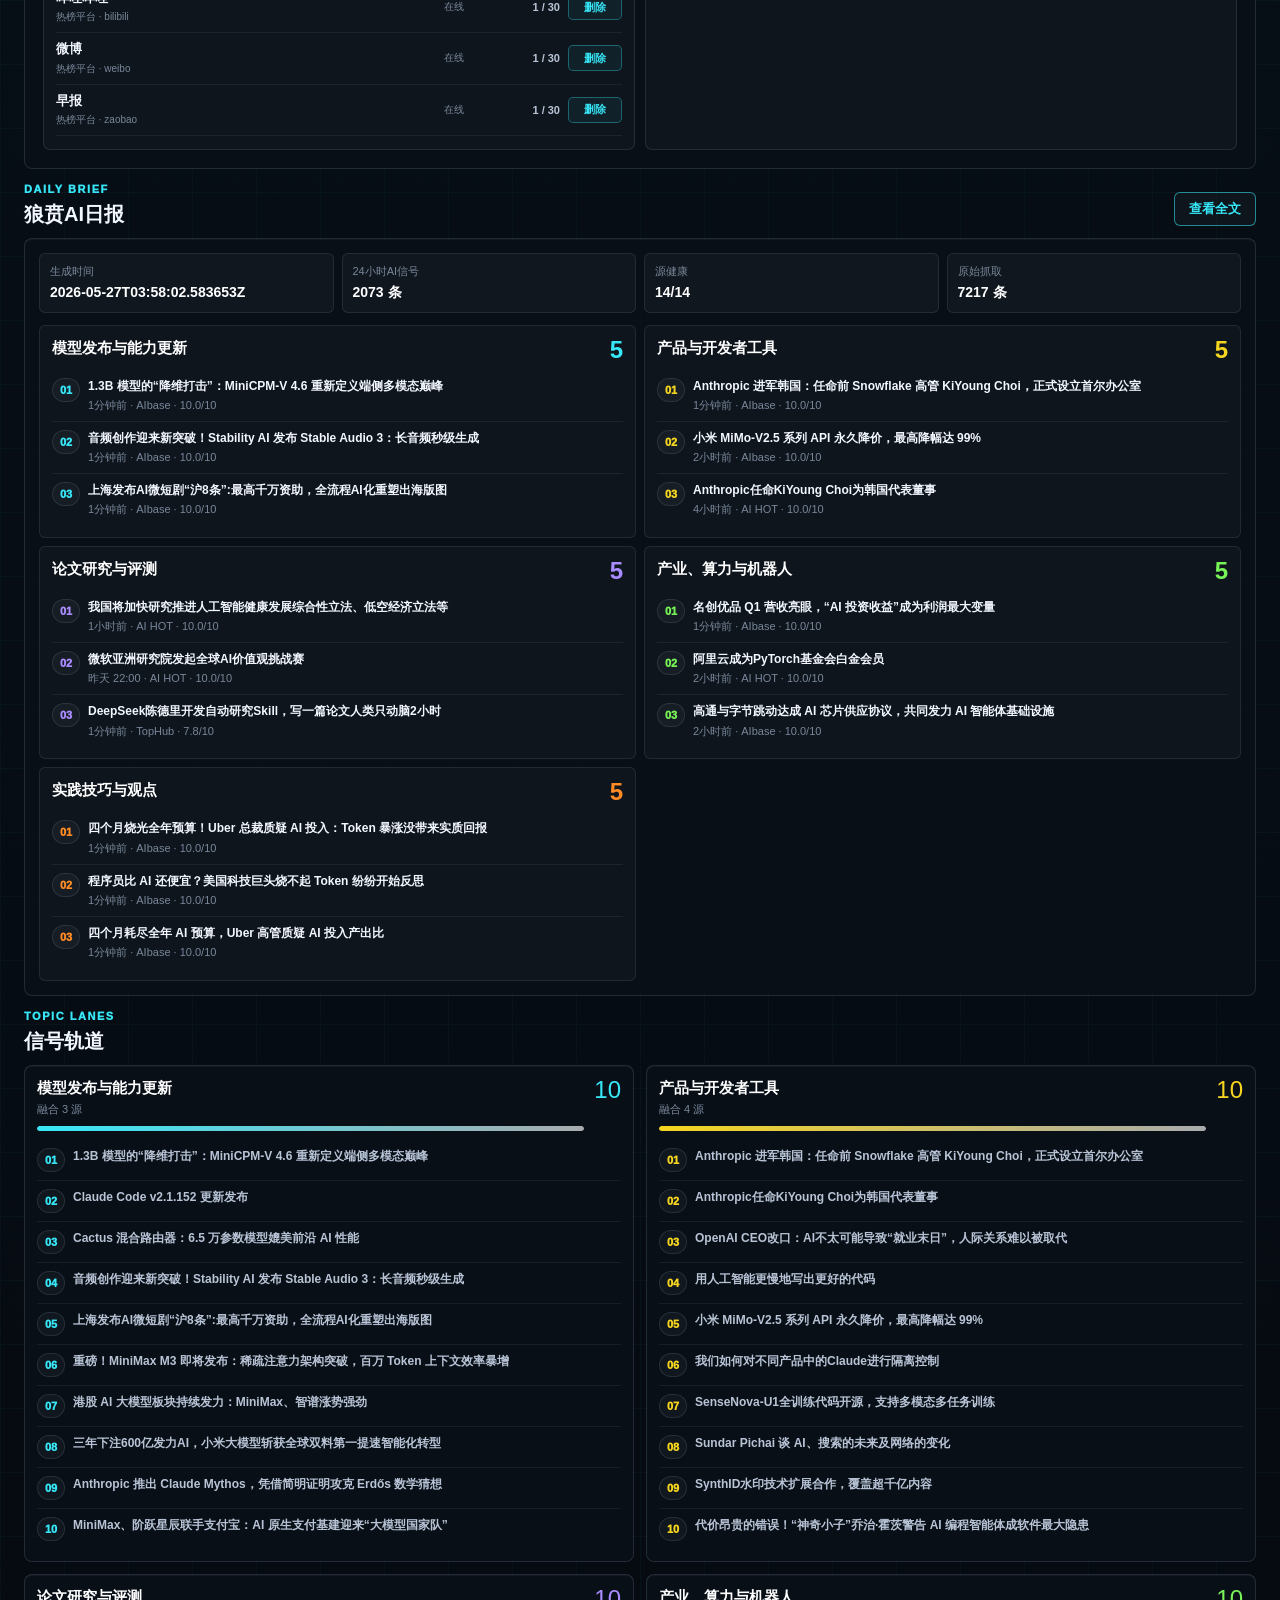
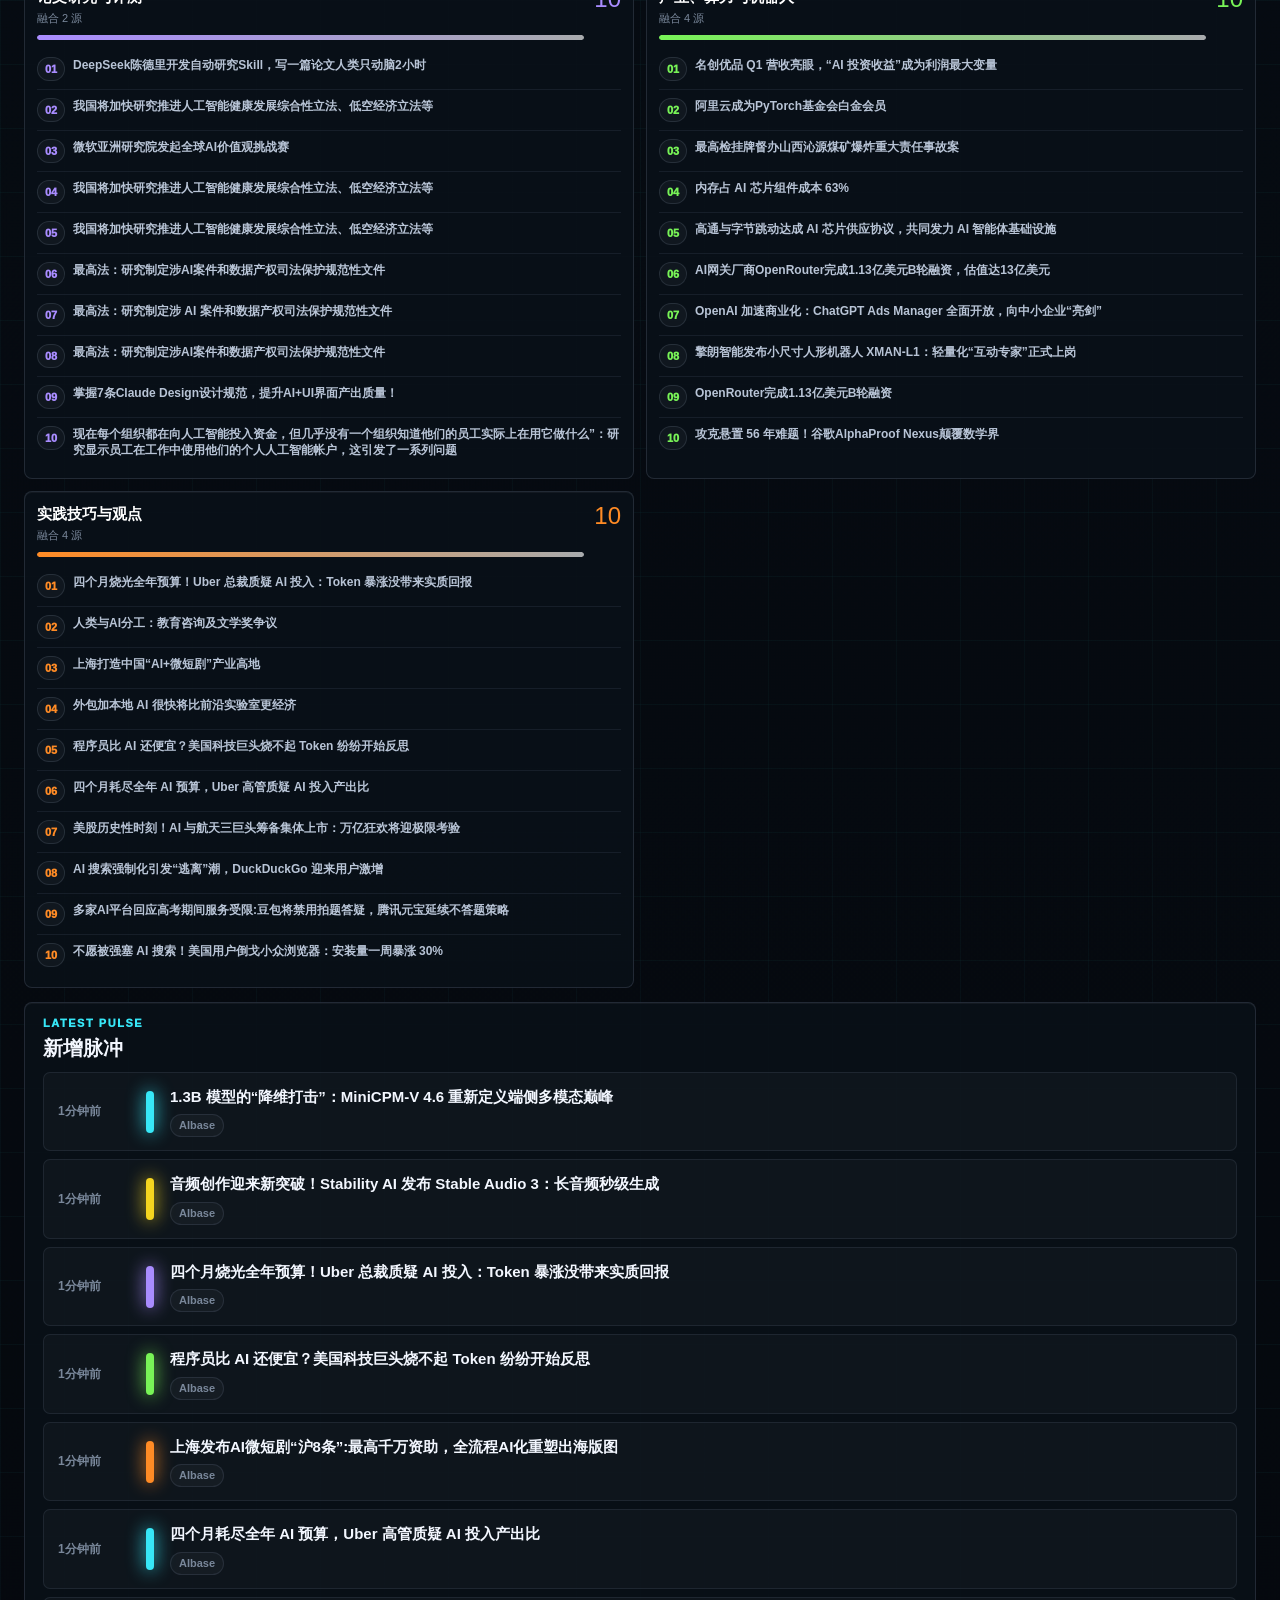
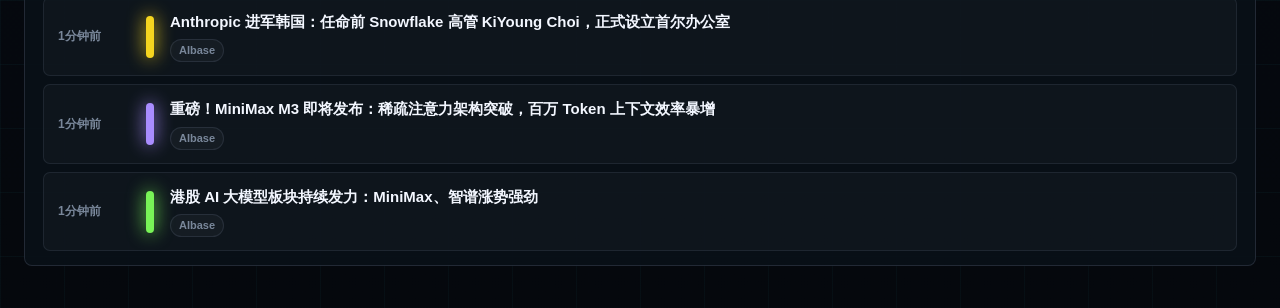
==== commit 3440c1de: "fix: auto sync radar updates" ====
--- a/radar.html
+++ b/radar.html
@@ -18,7 +18,7 @@
     <meta property="og:url" content="https://ainews.caodiu.com/" />
     <meta property="og:site_name" content="狼贲AI" />
     <link rel="icon" href="./assets/logo.svg?v=langben-0526" type="image/svg+xml" />
-    <link rel="stylesheet" href="./assets/radar.css?v=clean-status-copy-0526" />
+    <link rel="stylesheet" href="./assets/radar.css?v=auto-sync-0527" />
   </head>
   <body>
     <main class="radar-shell">
@@ -64,7 +64,7 @@
             <span>24H</span>
             <span>已去重</span>
           </div>
-          <p class="update-status" id="updateStatus">自动更新状态检测中，点击立即更新可手动刷新最新信号。</p>
+          <p class="update-status" id="updateStatus">自动更新状态检测中，页面会定时同步最新信号。</p>
           <div class="story-grid" id="storyGrid"></div>
         </section>
 
@@ -140,6 +140,6 @@
       </section>
     </main>
 
-    <script src="./assets/radar.js?v=clean-status-copy-0526" defer></script>
+    <script src="./assets/radar.js?v=auto-sync-0527" defer></script>
   </body>
 </html>
--- a/assets/radar.css
+++ b/assets/radar.css
@@ -498,6 +498,10 @@
   gap: 0;
 }
 
+.mini-list {
+  gap: 8px;
+}
+
 .hot-item,
 .small-item {
   display: grid;
@@ -513,14 +517,29 @@
 }
 
 .small-item {
-  grid-template-columns: 92px minmax(0, 1fr) 180px;
-  min-height: 46px;
-  padding: 10px 0;
+  grid-template-columns: 74px 10px minmax(0, 1fr);
+  gap: 14px;
+  min-height: 78px;
+  border: 1px solid rgba(148, 166, 194, 0.12);
+  border-radius: 7px;
+  padding: 13px 14px;
+  background: rgba(255, 255, 255, 0.026);
+  transition:
+    border-color 160ms ease,
+    background 160ms ease,
+    transform 160ms ease;
 }
 
 .hot-item + .hot-item,
-.small-item + .small-item {
+.lane-chips a + a,
+.daily-item + .daily-item {
   border-top: 1px solid rgba(148, 166, 194, 0.12);
+}
+
+.small-item:hover {
+  border-color: rgba(55, 231, 247, 0.28);
+  background: rgba(255, 255, 255, 0.045);
+  transform: translateY(-1px);
 }
 
 .hot-item > span,
@@ -538,10 +557,27 @@
 
 .small-item > i {
   width: 8px;
-  height: 32px;
+  height: 42px;
   border: 0;
   border-radius: 999px;
   background: var(--tone, var(--cyan));
+  align-self: center;
+  box-shadow: 0 0 18px var(--tone, var(--cyan));
+}
+
+.small-time {
+  align-self: center;
+  color: var(--muted);
+  font-size: 12px;
+  font-weight: 900;
+  line-height: 1.2;
+  white-space: nowrap;
+}
+
+.small-main {
+  display: grid;
+  gap: 7px;
+  min-width: 0;
 }
 
 .hot-item strong,
@@ -557,32 +593,49 @@
 
 .small-item strong {
   font-size: 15px;
+  line-height: 1.42;
+  -webkit-line-clamp: 2;
+}
+
+.small-item em {
+  display: inline-flex;
+  width: fit-content;
+  max-width: 100%;
+  overflow: hidden;
+  border: 1px solid rgba(148, 166, 194, 0.14);
+  border-radius: 999px;
+  padding: 4px 8px;
+  color: var(--muted);
+  background: rgba(255, 255, 255, 0.03);
+  font-size: 11px;
+  font-style: normal;
+  font-weight: 800;
+  line-height: 1.2;
+  text-overflow: ellipsis;
+  white-space: nowrap;
 }
 
 .hot-item em,
-.small-item span,
 .small-item em {
   color: var(--muted);
   font-size: 11px;
   font-style: normal;
 }
 
-.small-item span {
+.small-item .small-time {
   grid-column: 1;
   grid-row: 1;
   align-self: center;
-  padding-left: 20px;
-}
-
-.small-item strong,
-.small-item em {
+}
+
+.small-item > i {
   grid-column: 2;
-}
-
-.small-item em {
+  grid-row: 1;
+}
+
+.small-main {
   grid-column: 3;
-  align-self: center;
-  text-align: right;
+  grid-row: 1;
 }
 
 .hot-item:hover strong,
@@ -1017,11 +1070,8 @@
   }
 
   .small-item {
-    grid-template-columns: 72px minmax(0, 1fr);
-  }
-
-  .small-item em {
-    grid-column: 2;
-    text-align: left;
-  }
-}
+    grid-template-columns: 66px 8px minmax(0, 1fr);
+    gap: 10px;
+    padding: 12px;
+  }
+}
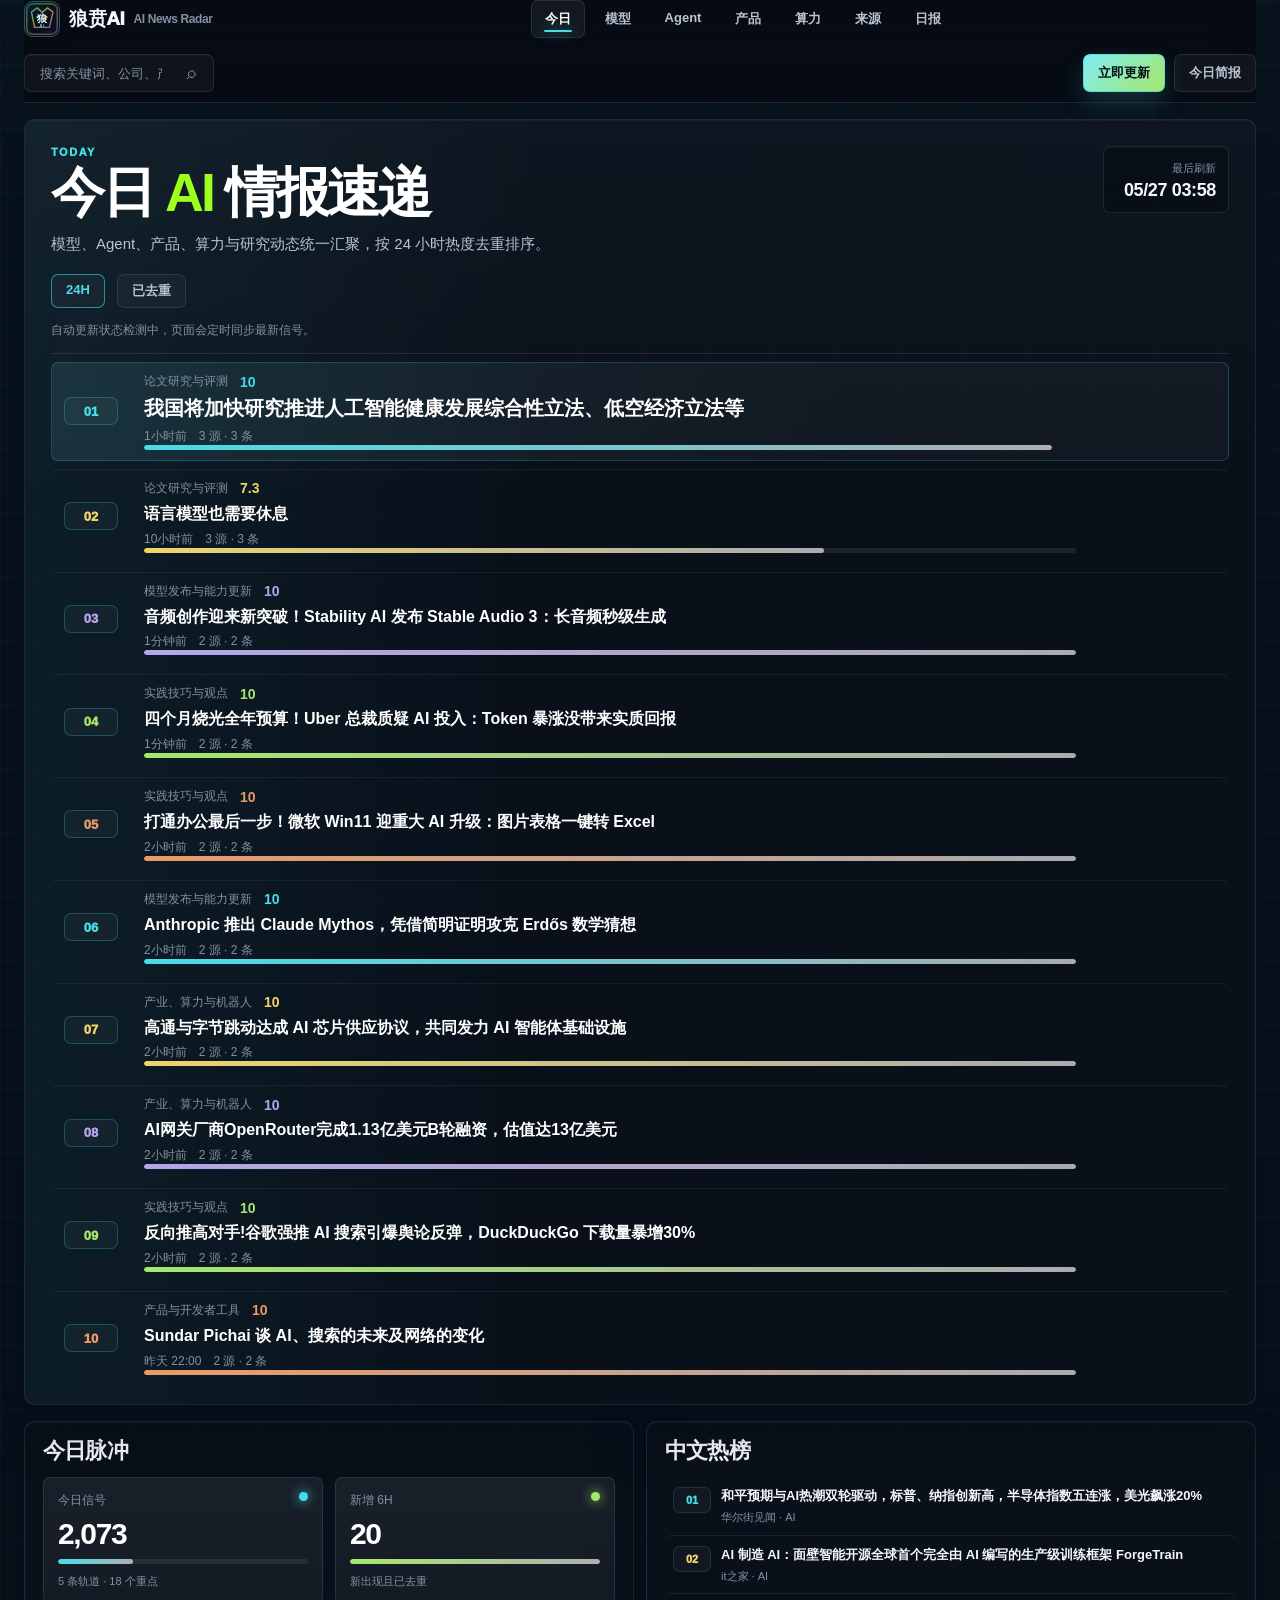
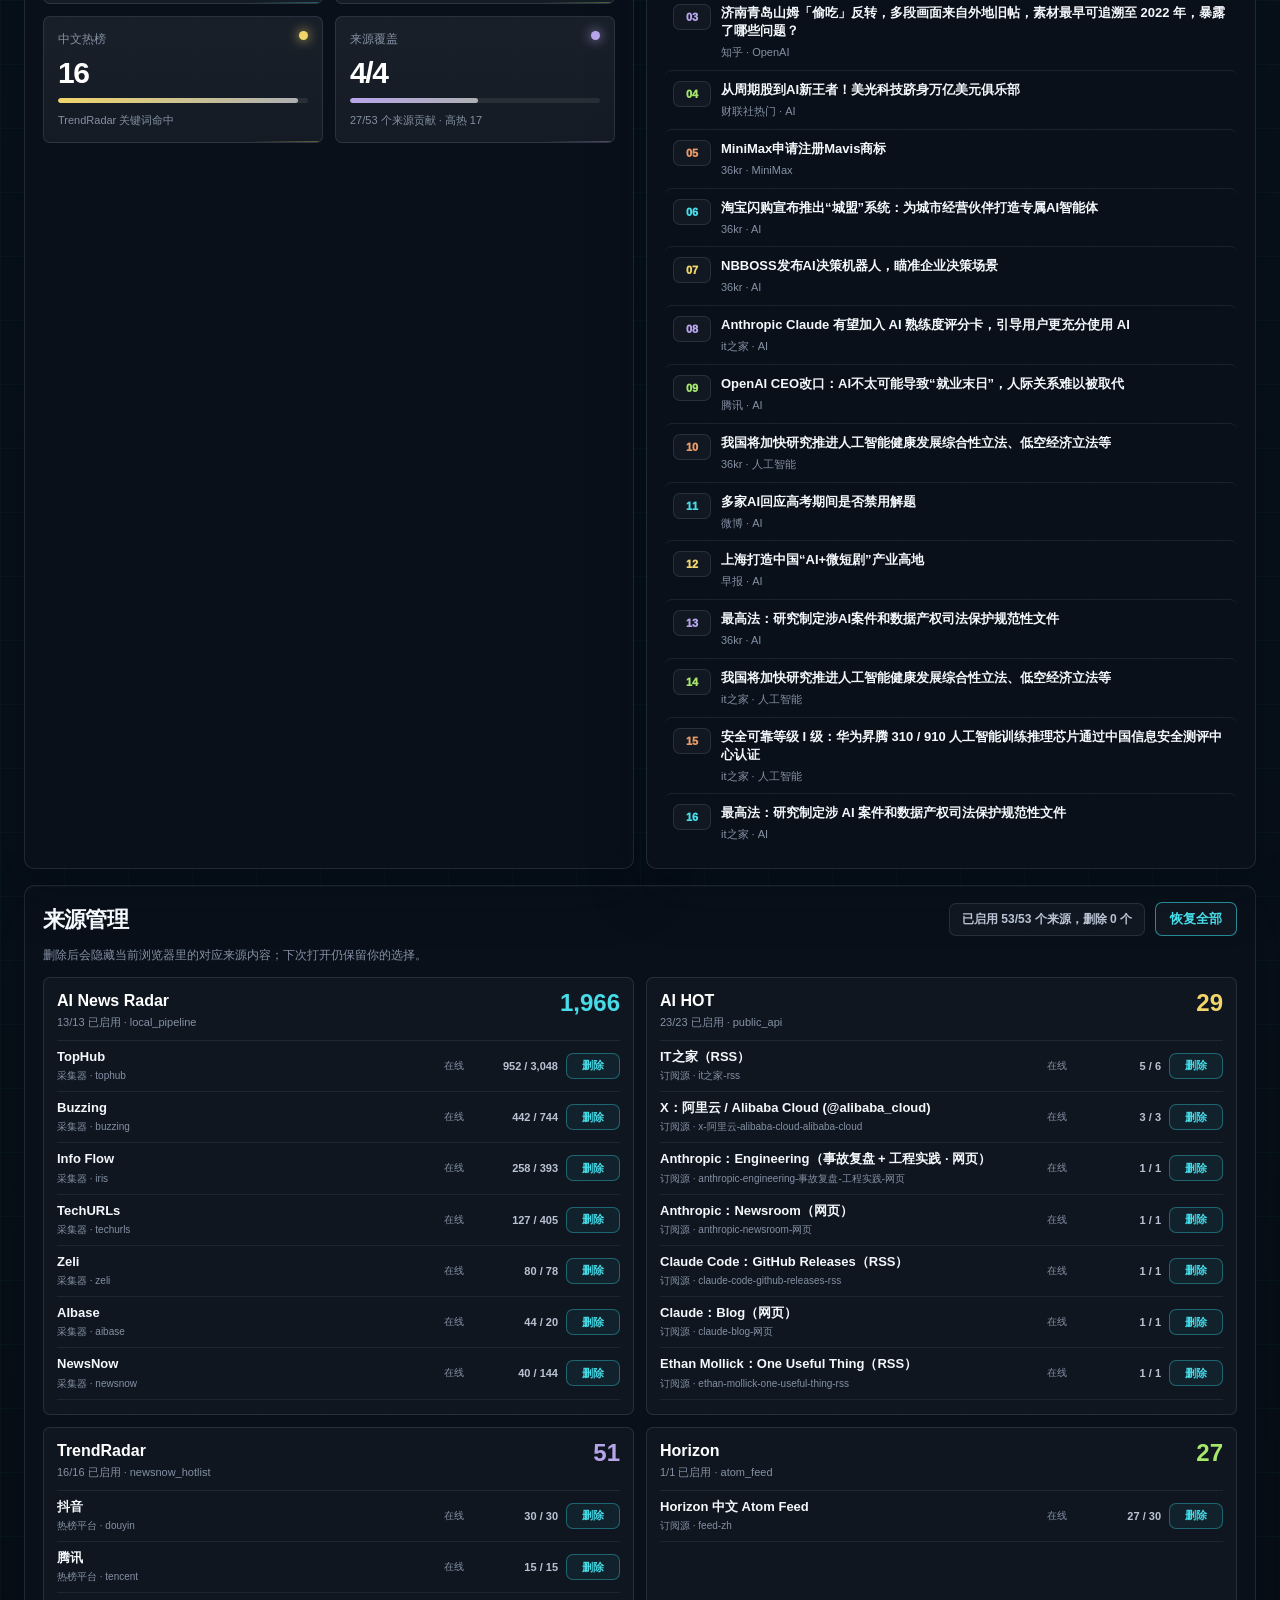
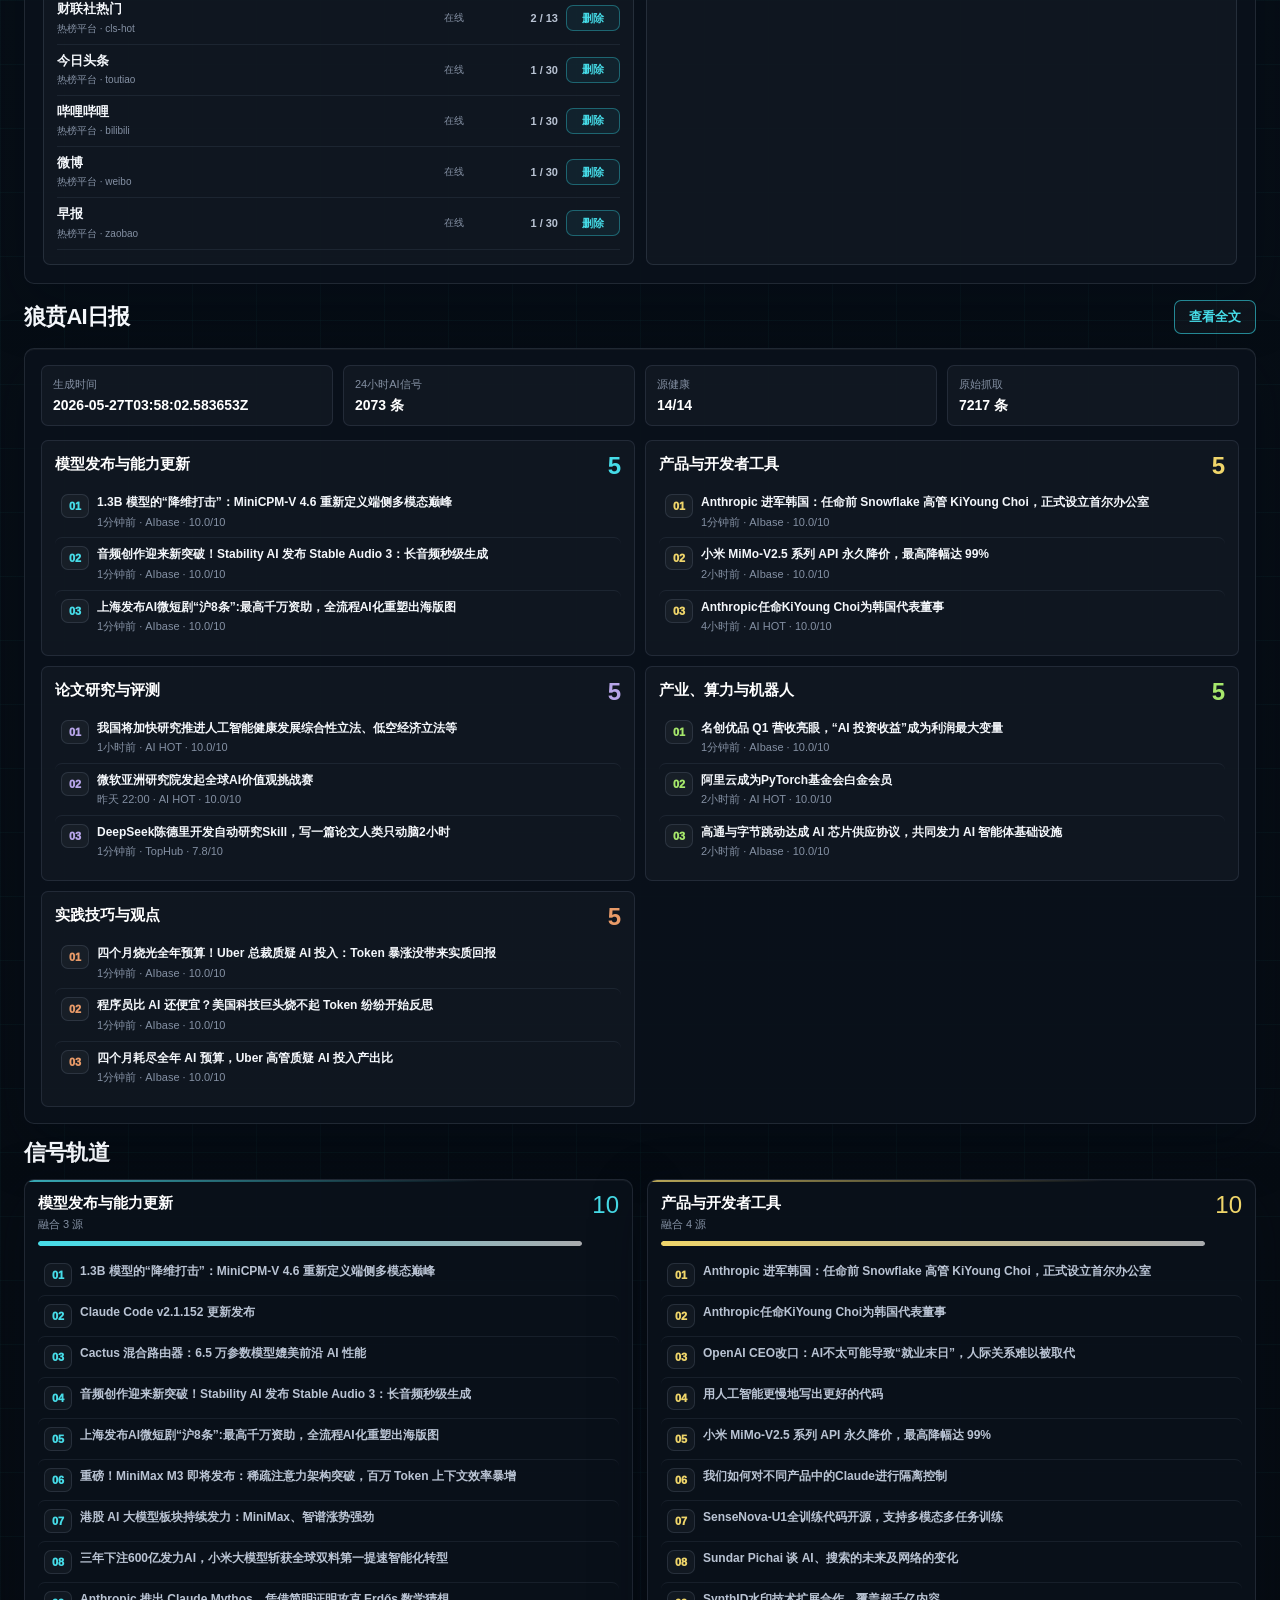
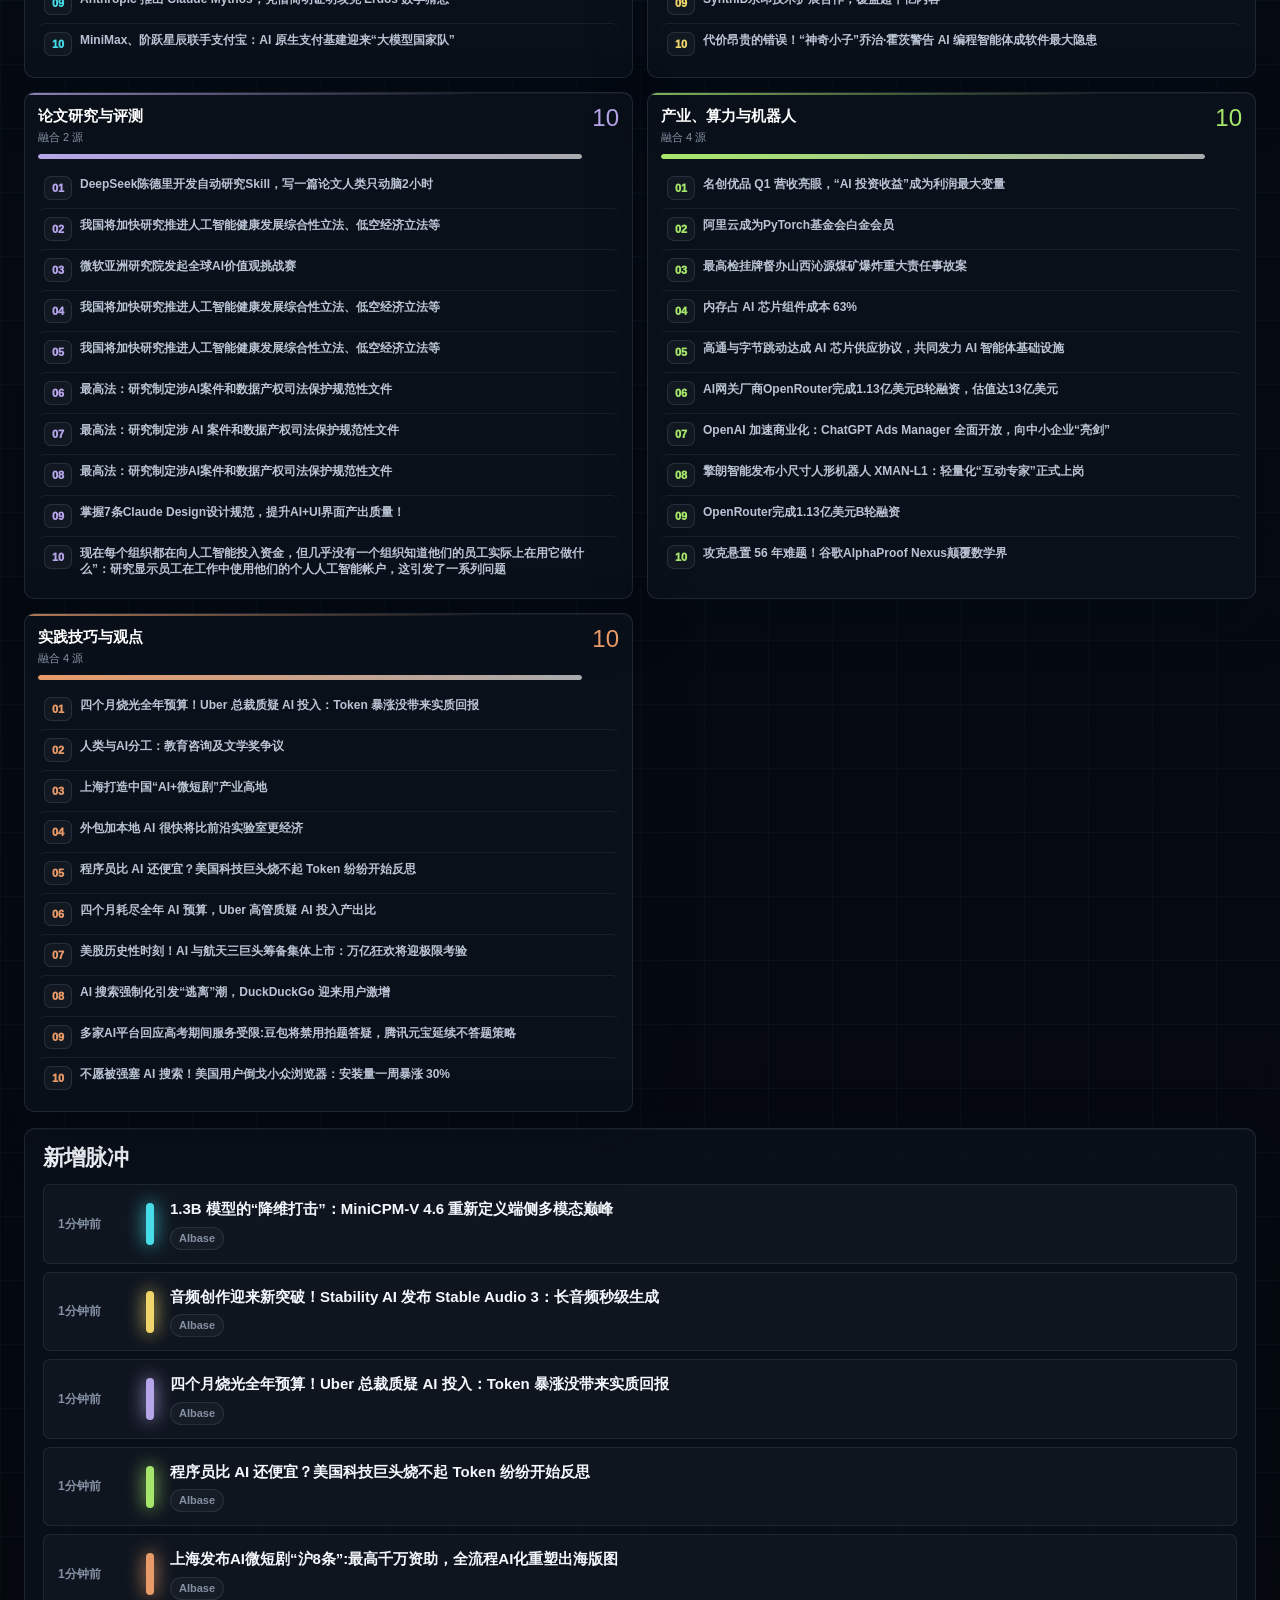
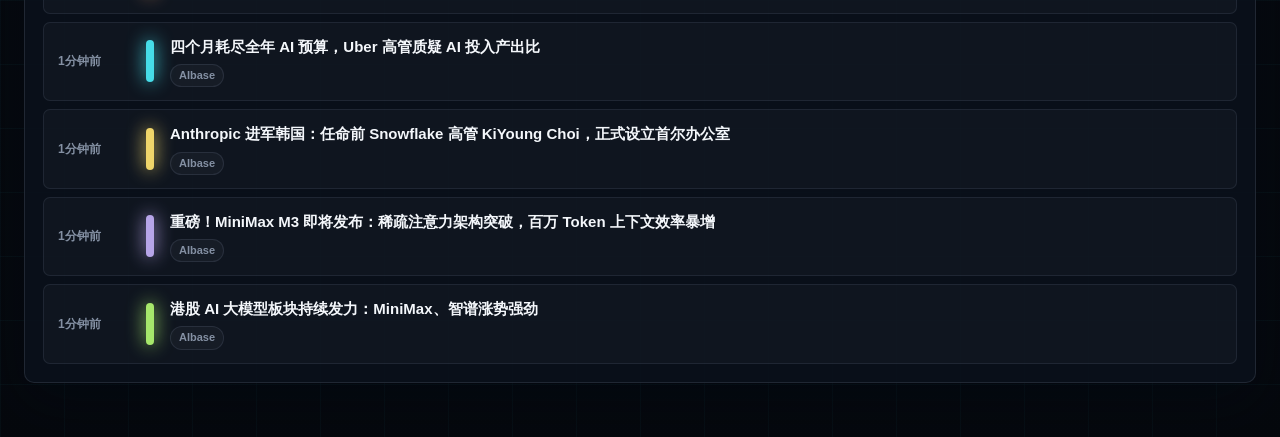
==== commit 2fdb7f74: "style: apply taste-skill radar redesign" ====
--- a/radar.html
+++ b/radar.html
@@ -18,7 +18,7 @@
     <meta property="og:url" content="https://ainews.caodiu.com/" />
     <meta property="og:site_name" content="狼贲AI" />
     <link rel="icon" href="./assets/logo.svg?v=langben-0526" type="image/svg+xml" />
-    <link rel="stylesheet" href="./assets/radar.css?v=auto-sync-0527" />
+    <link rel="stylesheet" href="./assets/radar.css?v=taste-pass-0527" />
   </head>
   <body>
     <main class="radar-shell">
@@ -72,7 +72,6 @@
           <section class="insight-panel">
             <div class="section-head">
               <div>
-                <p class="eyebrow">PULSE</p>
                 <h2>今日脉冲</h2>
               </div>
             </div>
@@ -82,7 +81,6 @@
           <section class="insight-panel">
             <div class="section-head">
               <div>
-                <p class="eyebrow">CHINA HOTLIST</p>
                 <h2>中文热榜</h2>
               </div>
             </div>
@@ -94,7 +92,6 @@
       <section class="source-section" id="sources">
         <div class="section-head">
           <div>
-            <p class="eyebrow">SOURCE PICKER</p>
             <h2>来源管理</h2>
           </div>
           <div class="source-actions">
@@ -109,7 +106,6 @@
       <section class="daily-section" id="daily">
         <div class="section-head">
           <div>
-            <p class="eyebrow">DAILY BRIEF</p>
             <h2>狼贲AI日报</h2>
           </div>
           <a class="section-action" href="./data/daily-brief.zh.md" target="_blank" rel="noopener noreferrer">查看全文</a>
@@ -122,7 +118,6 @@
       <section class="category-section" id="lanes">
         <div class="section-head compact">
           <div>
-            <p class="eyebrow">TOPIC LANES</p>
             <h2>信号轨道</h2>
           </div>
         </div>
@@ -132,7 +127,6 @@
       <section class="table-section">
         <div class="section-head compact">
           <div>
-            <p class="eyebrow">LATEST PULSE</p>
             <h2>新增脉冲</h2>
           </div>
         </div>
@@ -140,6 +134,6 @@
       </section>
     </main>
 
-    <script src="./assets/radar.js?v=auto-sync-0527" defer></script>
+    <script src="./assets/radar.js?v=taste-pass-0527" defer></script>
   </body>
 </html>
--- a/assets/radar.css
+++ b/assets/radar.css
@@ -1,18 +1,21 @@
 :root {
-  --bg: #05080d;
-  --panel: rgba(10, 16, 25, 0.88);
-  --panel-strong: rgba(12, 19, 29, 0.96);
-  --ink: #f3f7ff;
-  --soft: #b8c4d6;
-  --muted: #79879a;
-  --line: rgba(148, 166, 194, 0.18);
-  --line-strong: rgba(148, 166, 194, 0.28);
-  --cyan: #37e7f7;
-  --green: #78f357;
-  --amber: #f5d51f;
-  --violet: #a98cff;
-  --orange: #ff8b25;
-  --radius: 8px;
+  --bg: #070b12;
+  --panel: rgba(11, 17, 27, 0.9);
+  --panel-strong: rgba(13, 21, 33, 0.97);
+  --panel-soft: rgba(255, 255, 255, 0.032);
+  --ink: #f4f7fb;
+  --soft: #b9c3d3;
+  --muted: #8490a3;
+  --line: rgba(149, 164, 184, 0.16);
+  --line-strong: rgba(149, 164, 184, 0.28);
+  --cyan: #46dce8;
+  --green: #a6e76b;
+  --amber: #efd56a;
+  --violet: #b7a5e9;
+  --orange: #e89a68;
+  --radius: 10px;
+  --radius-control: 7px;
+  --shadow-panel: 0 18px 55px rgba(0, 10, 22, 0.38);
 }
 
 * {
@@ -30,7 +33,17 @@
     linear-gradient(180deg, rgba(8, 20, 31, 0.9), rgba(5, 8, 13, 0.96)),
     var(--bg);
   background-size: 64px 64px, 64px 64px, auto, auto;
-  font-family: -apple-system, BlinkMacSystemFont, "Segoe UI", "Noto Sans SC", "Microsoft YaHei", sans-serif;
+  font-family:
+    "Geist",
+    "SF Pro Display",
+    -apple-system,
+    BlinkMacSystemFont,
+    "Segoe UI",
+    "Noto Sans SC",
+    "Microsoft YaHei",
+    sans-serif;
+  font-variant-numeric: tabular-nums;
+  scroll-behavior: smooth;
 }
 
 body::before {
@@ -42,6 +55,19 @@
   background: linear-gradient(90deg, rgba(55, 231, 247, 0.08), transparent 28%, transparent 72%, rgba(120, 243, 87, 0.05));
 }
 
+body::after {
+  position: fixed;
+  inset: 0;
+  z-index: -1;
+  pointer-events: none;
+  content: "";
+  opacity: 0.18;
+  background-image:
+    repeating-linear-gradient(0deg, rgba(255, 255, 255, 0.06) 0 1px, transparent 1px 4px),
+    repeating-linear-gradient(90deg, rgba(255, 255, 255, 0.035) 0 1px, transparent 1px 5px);
+  mix-blend-mode: overlay;
+}
+
 a {
   color: inherit;
 }
@@ -51,12 +77,31 @@
 h3,
 p {
   overflow-wrap: anywhere;
+  text-wrap: pretty;
+}
+
+button,
+a,
+input {
+  transition:
+    border-color 180ms ease,
+    background 180ms ease,
+    color 180ms ease,
+    opacity 180ms ease,
+    transform 180ms ease;
+}
+
+a:focus-visible,
+button:focus-visible,
+input:focus-visible {
+  outline: 2px solid rgba(70, 220, 232, 0.74);
+  outline-offset: 3px;
 }
 
 .radar-shell {
-  width: min(1560px, calc(100% - 48px));
+  width: min(1480px, calc(100% - 48px));
   margin: 0 auto;
-  padding: 0 0 42px;
+  padding: 0 0 54px;
 }
 
 .topbar {
@@ -64,13 +109,13 @@
   top: 0;
   z-index: 20;
   display: grid;
-  grid-template-columns: 220px minmax(360px, 1fr) minmax(260px, 360px) auto;
-  gap: 18px;
+  grid-template-columns: 210px minmax(360px, 1fr) minmax(250px, 340px) auto;
+  gap: 16px;
   align-items: center;
-  min-height: 58px;
+  min-height: 64px;
   border-bottom: 1px solid var(--line);
-  background: rgba(5, 8, 13, 0.88);
-  backdrop-filter: blur(18px);
+  background: rgba(7, 11, 18, 0.86);
+  backdrop-filter: blur(20px) saturate(140%);
 }
 
 .brand {
@@ -79,17 +124,18 @@
   gap: 9px;
   min-width: 0;
   color: var(--ink);
-  font-size: 18px;
+  font-size: 19px;
   font-weight: 950;
+  letter-spacing: -0.02em;
   text-decoration: none;
   white-space: nowrap;
 }
 
 .brand img {
-  width: 34px;
-  height: 34px;
-  border: 1px solid rgba(55, 231, 247, 0.36);
-  border-radius: var(--radius);
+  width: 36px;
+  height: 36px;
+  border: 1px solid rgba(70, 220, 232, 0.34);
+  border-radius: 9px;
   background: rgba(255, 255, 255, 0.04);
 }
 
@@ -103,15 +149,18 @@
 .nav-links {
   display: flex;
   justify-content: center;
-  gap: 24px;
+  gap: 6px;
   min-width: 0;
 }
 
 .nav-links a {
   position: relative;
-  padding: 20px 0 18px;
+  min-height: 36px;
+  border: 1px solid transparent;
+  border-radius: var(--radius-control);
+  padding: 9px 13px;
   color: var(--soft);
-  font-size: 14px;
+  font-size: 13px;
   font-weight: 800;
   text-decoration: none;
   white-space: nowrap;
@@ -119,17 +168,25 @@
 
 .nav-links a.active {
   color: #ffffff;
+  background: rgba(255, 255, 255, 0.055);
+  border-color: rgba(149, 164, 184, 0.16);
 }
 
 .nav-links a.active::after {
   position: absolute;
-  right: 0;
-  bottom: 7px;
-  left: 0;
-  height: 3px;
+  right: 12px;
+  bottom: 5px;
+  left: 12px;
+  height: 2px;
   border-radius: 999px;
   content: "";
-  background: var(--amber);
+  background: var(--cyan);
+  box-shadow: 0 0 14px rgba(70, 220, 232, 0.72);
+}
+
+.nav-links a:hover {
+  color: #ffffff;
+  background: rgba(255, 255, 255, 0.045);
 }
 
 .search-box {
@@ -137,11 +194,12 @@
   grid-template-columns: minmax(0, 1fr) 28px;
   align-items: center;
   min-width: 0;
-  height: 36px;
+  height: 38px;
   border: 1px solid var(--line);
-  border-radius: 6px;
+  border-radius: var(--radius-control);
   padding: 0 8px 0 13px;
-  background: rgba(255, 255, 255, 0.035);
+  background: rgba(255, 255, 255, 0.038);
+  box-shadow: inset 0 1px 0 rgba(255, 255, 255, 0.035);
 }
 
 .search-box input {
@@ -161,7 +219,7 @@
 
 .search-box span {
   color: var(--muted);
-  font-size: 18px;
+  font-size: 17px;
   text-align: center;
 }
 
@@ -175,12 +233,12 @@
   display: inline-flex;
   align-items: center;
   justify-content: center;
-  min-height: 34px;
+  min-height: 38px;
   border: 1px solid var(--line);
-  border-radius: 6px;
+  border-radius: var(--radius-control);
   padding: 0 14px;
   color: var(--soft);
-  background: rgba(255, 255, 255, 0.04);
+  background: rgba(255, 255, 255, 0.045);
   font-family: inherit;
   font-size: 13px;
   font-weight: 900;
@@ -190,9 +248,24 @@
 }
 
 .action-button.primary {
-  border-color: rgba(179, 255, 41, 0.72);
-  color: #061007;
-  background: linear-gradient(135deg, #b4ff20, #78f357);
+  border-color: rgba(70, 220, 232, 0.72);
+  color: #041014;
+  background: linear-gradient(135deg, #80edf4, #a6e76b);
+  box-shadow: 0 10px 24px rgba(70, 220, 232, 0.18);
+}
+
+.action-button:hover {
+  border-color: rgba(70, 220, 232, 0.42);
+  color: #ffffff;
+  transform: translateY(-1px);
+}
+
+.action-button.primary:hover {
+  color: #031015;
+}
+
+.action-button:active {
+  transform: translateY(1px) scale(0.99);
 }
 
 .action-button:disabled {
@@ -202,10 +275,10 @@
 
 .dashboard-grid {
   display: grid;
-  grid-template-columns: minmax(0, 1.35fr) minmax(390px, 0.95fr);
-  gap: 14px;
+  grid-template-columns: minmax(0, 1.42fr) minmax(380px, 0.9fr);
+  gap: 16px;
   align-items: stretch;
-  padding-top: 14px;
+  padding-top: 16px;
 }
 
 .brief-panel,
@@ -216,22 +289,39 @@
   border: 1px solid var(--line);
   border-radius: var(--radius);
   background: var(--panel);
-  box-shadow: inset 0 1px 0 rgba(255, 255, 255, 0.045);
+  box-shadow:
+    var(--shadow-panel),
+    inset 0 1px 0 rgba(255, 255, 255, 0.045);
 }
 
 .brief-panel {
+  position: relative;
+  overflow: hidden;
   display: grid;
   align-content: start;
   min-width: 0;
   min-height: 520px;
-  padding: 24px 24px 16px;
+  padding: 26px 26px 18px;
+}
+
+.brief-panel::before {
+  position: absolute;
+  inset: 0;
+  pointer-events: none;
+  content: "";
+  background:
+    linear-gradient(90deg, rgba(70, 220, 232, 0.08), transparent 42%),
+    linear-gradient(180deg, rgba(255, 255, 255, 0.035), transparent 30%);
+  opacity: 0.85;
 }
 
 .brief-title {
+  position: relative;
   display: flex;
   justify-content: space-between;
   gap: 18px;
   align-items: start;
+  z-index: 1;
 }
 
 .eyebrow {
@@ -245,8 +335,10 @@
 h1 {
   margin: 0;
   color: #ffffff;
-  font-size: clamp(42px, 4.6vw, 64px);
-  line-height: 1.02;
+  font-size: clamp(40px, 4.2vw, 60px);
+  line-height: 0.98;
+  letter-spacing: -0.055em;
+  text-wrap: balance;
 }
 
 h1 span {
@@ -257,17 +349,18 @@
   max-width: 720px;
   margin: 12px 0 0;
   color: var(--soft);
-  font-size: 16px;
-  line-height: 1.65;
+  font-size: 15px;
+  line-height: 1.7;
 }
 
 .time-chip {
   min-width: 126px;
   border: 1px solid var(--line);
-  border-radius: 7px;
-  padding: 10px 12px;
-  background: rgba(255, 255, 255, 0.035);
+  border-radius: var(--radius-control);
+  padding: 11px 12px;
+  background: rgba(6, 12, 20, 0.62);
   text-align: right;
+  box-shadow: inset 0 1px 0 rgba(255, 255, 255, 0.04);
 }
 
 .time-chip span {
@@ -280,9 +373,12 @@
   margin-top: 4px;
   color: var(--ink);
   font-size: 18px;
+  letter-spacing: -0.02em;
 }
 
 .brief-controls {
+  position: relative;
+  z-index: 1;
   display: flex;
   flex-wrap: wrap;
   gap: 12px;
@@ -294,7 +390,7 @@
 .section-action {
   min-height: 32px;
   border: 1px solid var(--line);
-  border-radius: 6px;
+  border-radius: var(--radius-control);
   padding: 7px 14px;
   color: var(--soft);
   background: rgba(255, 255, 255, 0.035);
@@ -310,6 +406,8 @@
 }
 
 .update-status {
+  position: relative;
+  z-index: 1;
   min-height: 20px;
   margin: 13px 0 12px;
   color: var(--muted);
@@ -322,21 +420,44 @@
 }
 
 .story-grid {
-  display: grid;
-  gap: 0;
+  position: relative;
+  z-index: 1;
+  display: grid;
+  gap: 8px;
   border-top: 1px solid var(--line);
+  padding-top: 8px;
 }
 
 .story-card {
   display: grid;
-  grid-template-columns: 84px minmax(0, 1fr) 132px;
+  grid-template-columns: 66px minmax(0, 1fr) 126px;
   gap: 14px;
   align-items: center;
-  min-height: 68px;
-  border-bottom: 1px solid rgba(148, 166, 194, 0.14);
-  padding: 10px 0;
+  min-height: 66px;
+  border: 1px solid transparent;
+  border-radius: var(--radius-control);
+  padding: 10px 12px;
   color: var(--ink);
   text-decoration: none;
+}
+
+.story-card + .story-card {
+  border-top-color: rgba(149, 164, 184, 0.1);
+}
+
+.story-card.lead {
+  grid-template-columns: 66px minmax(0, 1fr) 150px;
+  min-height: 92px;
+  border-color: rgba(70, 220, 232, 0.2);
+  background:
+    linear-gradient(90deg, rgba(70, 220, 232, 0.08), transparent 68%),
+    rgba(255, 255, 255, 0.035);
+}
+
+.story-card:hover {
+  border-color: rgba(70, 220, 232, 0.22);
+  background: rgba(255, 255, 255, 0.038);
+  transform: translateY(-1px);
 }
 
 .story-card:hover h3 {
@@ -349,7 +470,7 @@
   width: 54px;
   height: 28px;
   border: 1px solid rgba(55, 231, 247, 0.24);
-  border-radius: 5px;
+  border-radius: var(--radius-control);
   color: var(--tone, var(--cyan));
   background: rgba(255, 255, 255, 0.035);
   font-size: 13px;
@@ -388,11 +509,17 @@
   display: -webkit-box;
   margin: 6px 0;
   color: #ffffff;
-  font-size: 17px;
+  font-size: 16px;
   line-height: 1.36;
   -webkit-box-orient: vertical;
   -webkit-line-clamp: 1;
   overflow: hidden;
+}
+
+.story-card.lead h3 {
+  font-size: 20px;
+  line-height: 1.28;
+  -webkit-line-clamp: 2;
 }
 
 .score-track,
@@ -415,34 +542,36 @@
 
 .right-stack {
   display: grid;
-  gap: 10px;
+  gap: 12px;
   min-width: 0;
 }
 
 .insight-panel {
   min-width: 0;
-  padding: 14px 18px;
+  padding: 16px 18px;
 }
 
 .section-head {
   display: flex;
-  align-items: end;
+  align-items: center;
   justify-content: space-between;
   gap: 14px;
-  margin-bottom: 12px;
+  margin-bottom: 14px;
 }
 
 .section-head h2 {
   margin: 0;
   color: var(--ink);
-  font-size: 20px;
+  font-size: 22px;
   line-height: 1.15;
+  letter-spacing: -0.035em;
+  text-wrap: balance;
 }
 
 .metric-grid {
   display: grid;
   grid-template-columns: repeat(4, minmax(0, 1fr));
-  gap: 10px;
+  gap: 12px;
 }
 
 .insight-panel .metric-grid {
@@ -451,11 +580,25 @@
 
 .metric-card {
   position: relative;
+  overflow: hidden;
   min-width: 0;
   border: 1px solid rgba(148, 166, 194, 0.16);
-  border-radius: 7px;
-  padding: 12px;
-  background: rgba(255, 255, 255, 0.035);
+  border-radius: var(--radius-control);
+  padding: 14px;
+  background:
+    linear-gradient(180deg, rgba(255, 255, 255, 0.045), rgba(255, 255, 255, 0.022)),
+    rgba(255, 255, 255, 0.025);
+}
+
+.metric-card::after {
+  position: absolute;
+  right: 0;
+  bottom: 0;
+  width: 72px;
+  height: 1px;
+  content: "";
+  background: linear-gradient(90deg, transparent, var(--tone, var(--cyan)));
+  opacity: 0.38;
 }
 
 .metric-top {
@@ -478,8 +621,9 @@
   display: block;
   margin-top: 10px;
   color: #ffffff;
-  font-size: 28px;
+  font-size: 30px;
   line-height: 1;
+  letter-spacing: -0.045em;
 }
 
 .metric-card em {
@@ -512,8 +656,9 @@
 }
 
 .hot-item {
-  grid-template-columns: 34px minmax(0, 1fr);
-  padding: 9px 0;
+  grid-template-columns: 38px minmax(0, 1fr);
+  border-radius: var(--radius-control);
+  padding: 10px 8px;
 }
 
 .small-item {
@@ -536,6 +681,11 @@
   border-top: 1px solid rgba(148, 166, 194, 0.12);
 }
 
+.hot-item:hover {
+  background: rgba(255, 255, 255, 0.035);
+  transform: translateX(2px);
+}
+
 .small-item:hover {
   border-color: rgba(55, 231, 247, 0.28);
   background: rgba(255, 255, 255, 0.045);
@@ -548,7 +698,7 @@
   place-items: center;
   height: 26px;
   border: 1px solid rgba(148, 166, 194, 0.16);
-  border-radius: 999px;
+  border-radius: var(--radius-control);
   color: var(--tone, var(--cyan));
   background: rgba(255, 255, 255, 0.035);
   font-size: 11px;
@@ -591,6 +741,12 @@
   overflow: hidden;
 }
 
+.hot-item em {
+  display: block;
+  margin-top: 5px;
+  line-height: 1.35;
+}
+
 .small-item strong {
   font-size: 15px;
   line-height: 1.42;
@@ -649,14 +805,15 @@
 .source-section,
 .category-section,
 .table-section {
-  margin-top: 14px;
+  margin-top: 16px;
 }
 
 .source-section {
   border: 1px solid var(--line);
   border-radius: var(--radius);
-  padding: 14px 18px 18px;
+  padding: 16px 18px 18px;
   background: var(--panel);
+  box-shadow: var(--shadow-panel), inset 0 1px 0 rgba(255, 255, 255, 0.04);
 }
 
 .source-actions {
@@ -669,7 +826,7 @@
 .source-actions > span {
   min-height: 32px;
   border: 1px solid var(--line);
-  border-radius: 6px;
+  border-radius: var(--radius-control);
   padding: 7px 12px;
   color: var(--soft);
   background: rgba(255, 255, 255, 0.035);
@@ -687,14 +844,14 @@
 .source-catalog {
   display: grid;
   grid-template-columns: repeat(4, minmax(0, 1fr));
-  gap: 10px;
+  gap: 12px;
 }
 
 .source-project {
   min-width: 0;
   border: 1px solid rgba(148, 166, 194, 0.16);
-  border-radius: 7px;
-  padding: 12px;
+  border-radius: var(--radius-control);
+  padding: 13px;
   background: rgba(255, 255, 255, 0.028);
 }
 
@@ -737,7 +894,7 @@
 
 .source-row {
   display: grid;
-  grid-template-columns: minmax(0, 1fr) 44px 64px 54px;
+  grid-template-columns: minmax(0, 1fr) 42px 64px 54px;
   gap: 8px;
   align-items: center;
   min-height: 44px;
@@ -779,7 +936,7 @@
 .source-row > button {
   min-height: 26px;
   border: 1px solid rgba(55, 231, 247, 0.34);
-  border-radius: 5px;
+  border-radius: var(--radius-control);
   color: var(--cyan);
   background: rgba(55, 231, 247, 0.06);
   font: inherit;
@@ -788,28 +945,32 @@
   cursor: pointer;
 }
 
+.source-row > button:hover {
+  background: rgba(70, 220, 232, 0.12);
+}
+
 .source-row.is-disabled > button {
   border-color: rgba(120, 243, 87, 0.45);
   color: var(--green);
 }
 
 .daily-brief {
-  padding: 14px;
+  padding: 16px;
 }
 
 .daily-meta {
   display: grid;
   grid-template-columns: repeat(4, minmax(0, 1fr));
-  gap: 8px;
-  margin-bottom: 12px;
+  gap: 10px;
+  margin-bottom: 14px;
 }
 
 .daily-meta div {
   min-width: 0;
   border: 1px solid rgba(148, 166, 194, 0.14);
-  border-radius: 6px;
-  padding: 10px;
-  background: rgba(255, 255, 255, 0.035);
+  border-radius: var(--radius-control);
+  padding: 11px;
+  background: rgba(255, 255, 255, 0.03);
 }
 
 .daily-meta span,
@@ -830,18 +991,18 @@
 .daily-lanes {
   display: grid;
   grid-template-columns: repeat(5, minmax(0, 1fr));
-  gap: 8px;
+  gap: 10px;
 }
 
 .daily-lane,
 .category-block {
   min-width: 0;
-  padding: 12px;
+  padding: 13px;
 }
 
 .daily-lane {
   border: 1px solid rgba(148, 166, 194, 0.14);
-  border-radius: 6px;
+  border-radius: var(--radius-control);
   background: rgba(255, 255, 255, 0.028);
 }
 
@@ -878,9 +1039,14 @@
   display: grid;
   grid-template-columns: 28px minmax(0, 1fr);
   gap: 8px;
-  padding: 8px 0;
+  border-radius: var(--radius-control);
+  padding: 8px 6px;
   color: var(--ink);
   text-decoration: none;
+}
+
+.daily-item:hover {
+  background: rgba(255, 255, 255, 0.03);
 }
 
 .daily-item + .daily-item {
@@ -893,7 +1059,7 @@
   place-items: center;
   height: 24px;
   border: 1px solid rgba(148, 166, 194, 0.16);
-  border-radius: 999px;
+  border-radius: var(--radius-control);
   color: var(--tone, var(--cyan));
   background: rgba(255, 255, 255, 0.035);
   font-size: 11px;
@@ -919,7 +1085,21 @@
 .category-stack {
   display: grid;
   grid-template-columns: repeat(5, minmax(0, 1fr));
-  gap: 12px;
+  gap: 14px;
+}
+
+.category-block {
+  position: relative;
+  overflow: hidden;
+}
+
+.category-block::before {
+  position: absolute;
+  inset: 0 0 auto;
+  height: 2px;
+  content: "";
+  background: linear-gradient(90deg, var(--tone, var(--cyan)), transparent 75%);
+  opacity: 0.75;
 }
 
 .category-block em {
@@ -941,9 +1121,14 @@
   grid-template-columns: 28px minmax(0, 1fr);
   gap: 8px;
   align-items: start;
-  padding: 8px 0;
+  border-radius: var(--radius-control);
+  padding: 8px 6px;
   color: var(--soft);
   text-decoration: none;
+}
+
+.lane-chips a:hover {
+  background: rgba(255, 255, 255, 0.03);
 }
 
 .lane-chips a + a {
@@ -964,7 +1149,7 @@
 }
 
 .table-section {
-  padding: 14px 18px;
+  padding: 16px 18px 18px;
 }
 
 .cyan {
@@ -1065,6 +1250,11 @@
     grid-template-columns: 54px minmax(0, 1fr);
   }
 
+  .story-card.lead {
+    grid-template-columns: 54px minmax(0, 1fr);
+    min-height: 0;
+  }
+
   .score-track {
     grid-column: 1 / -1;
   }
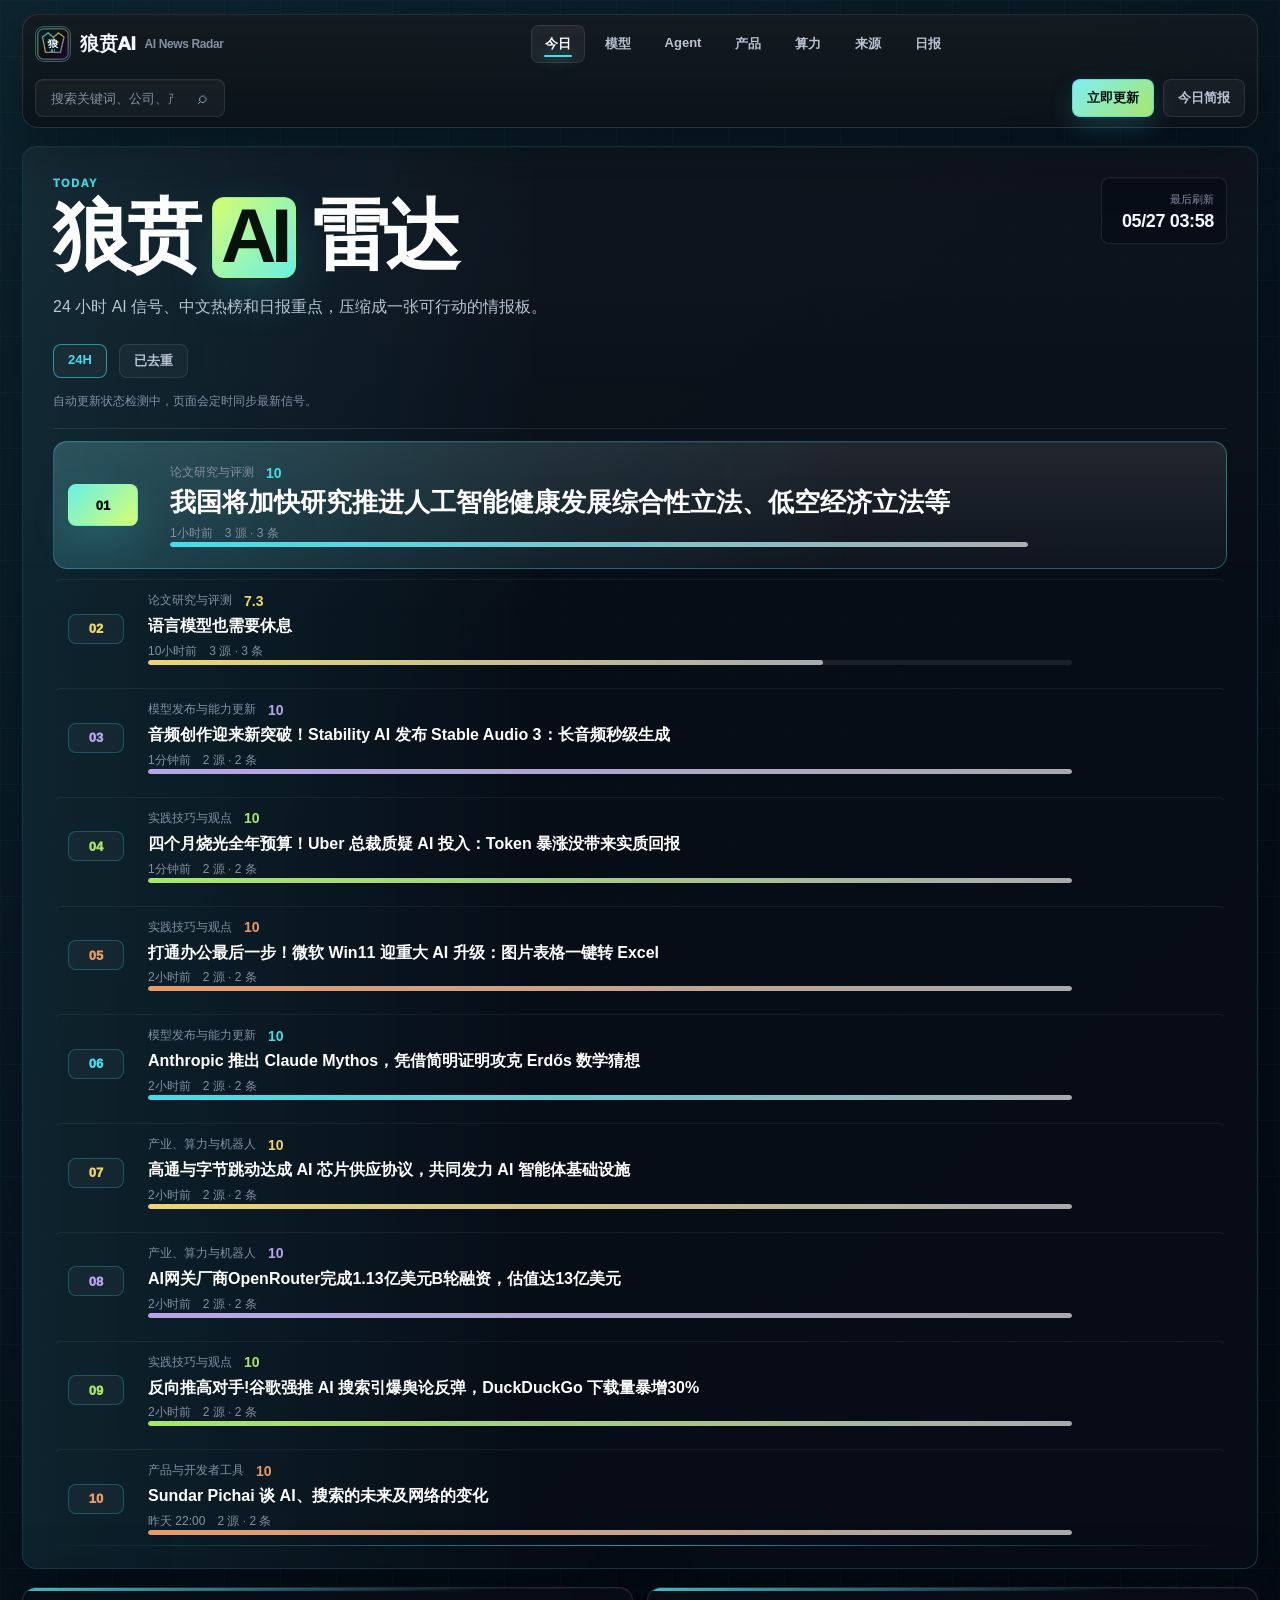
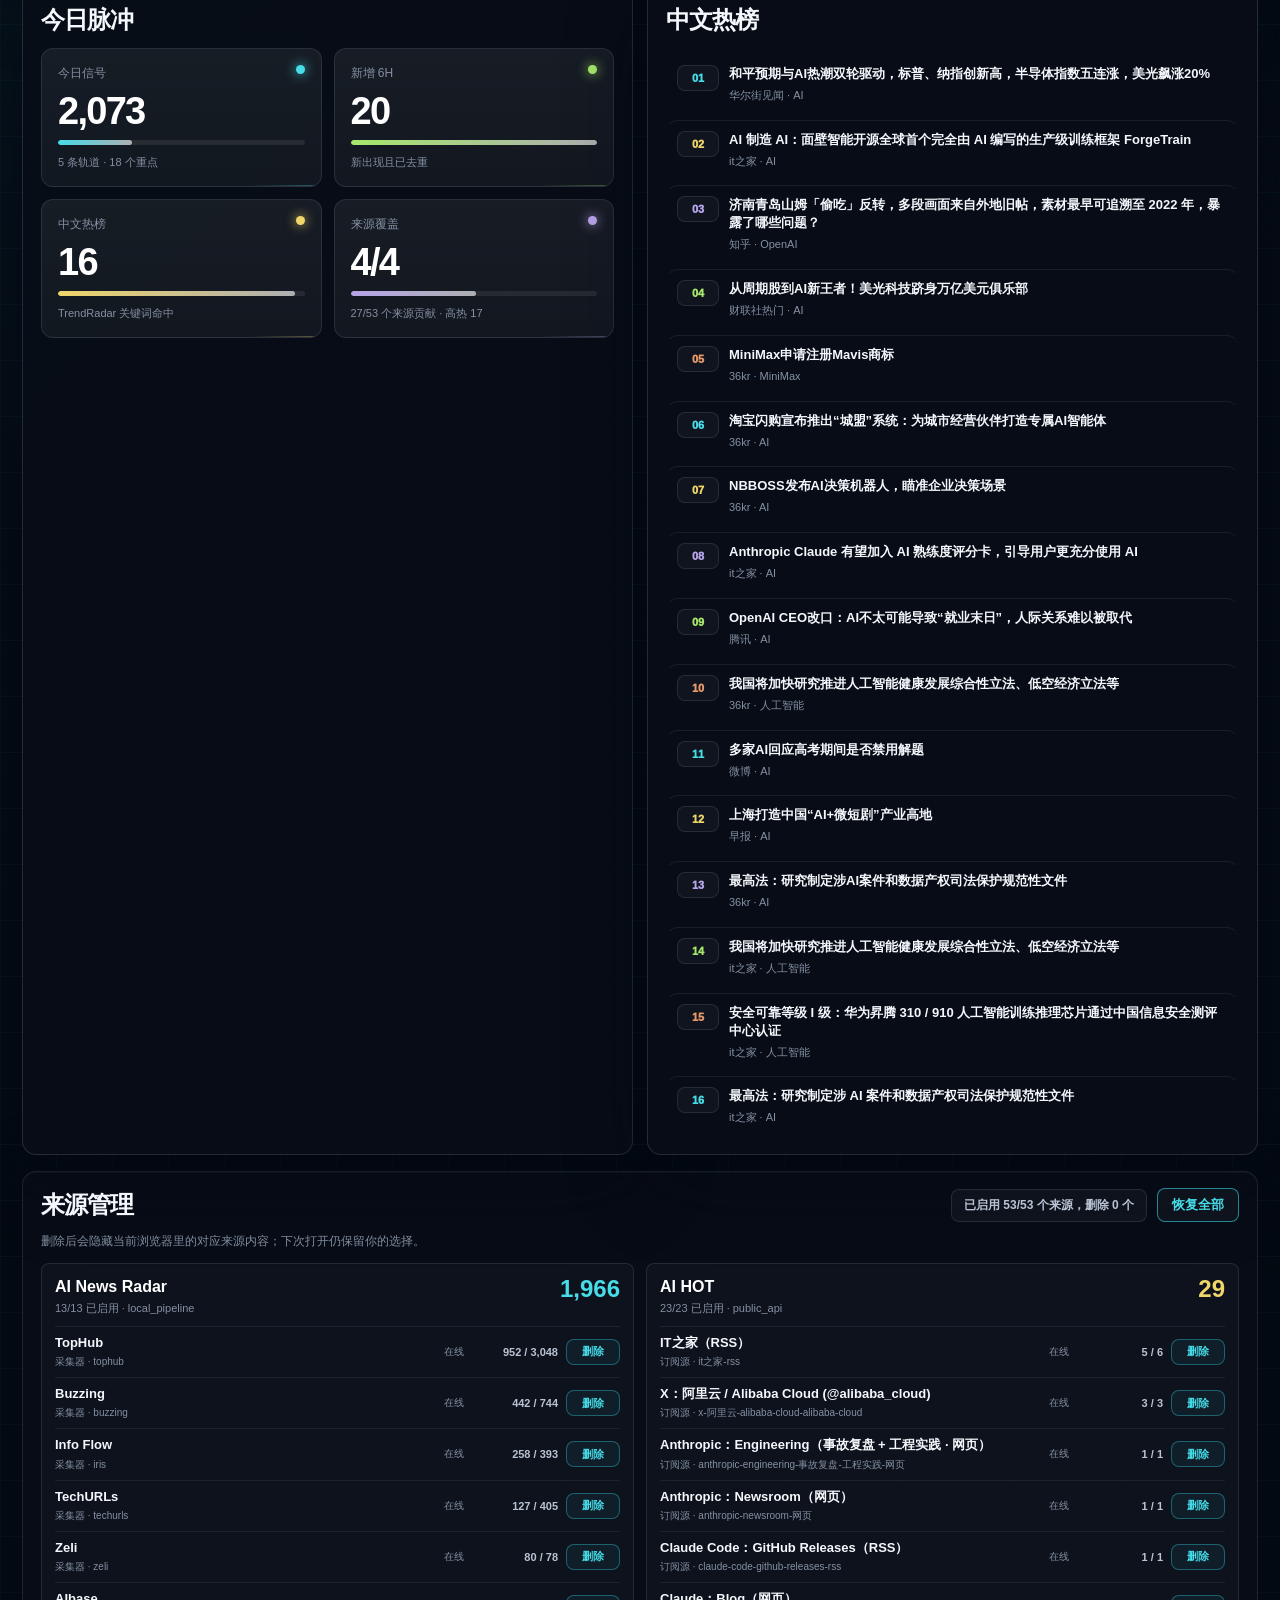
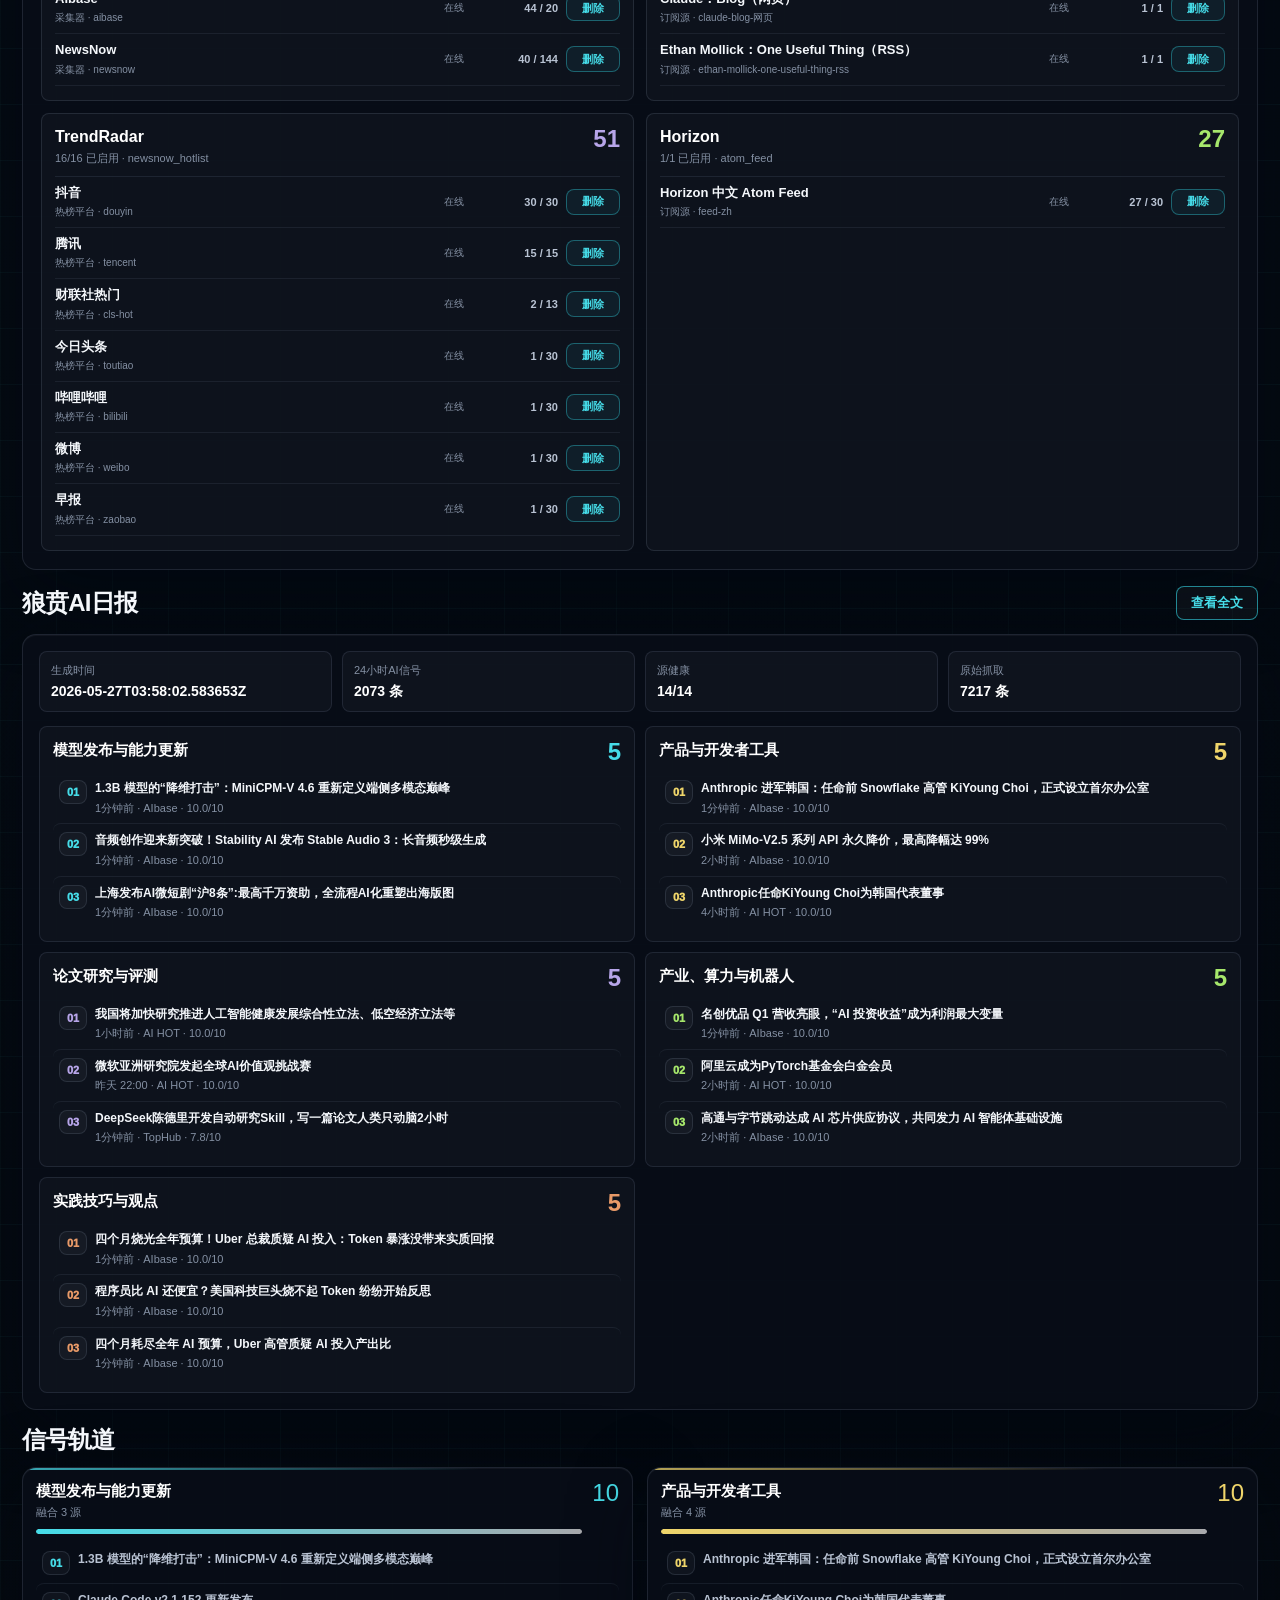
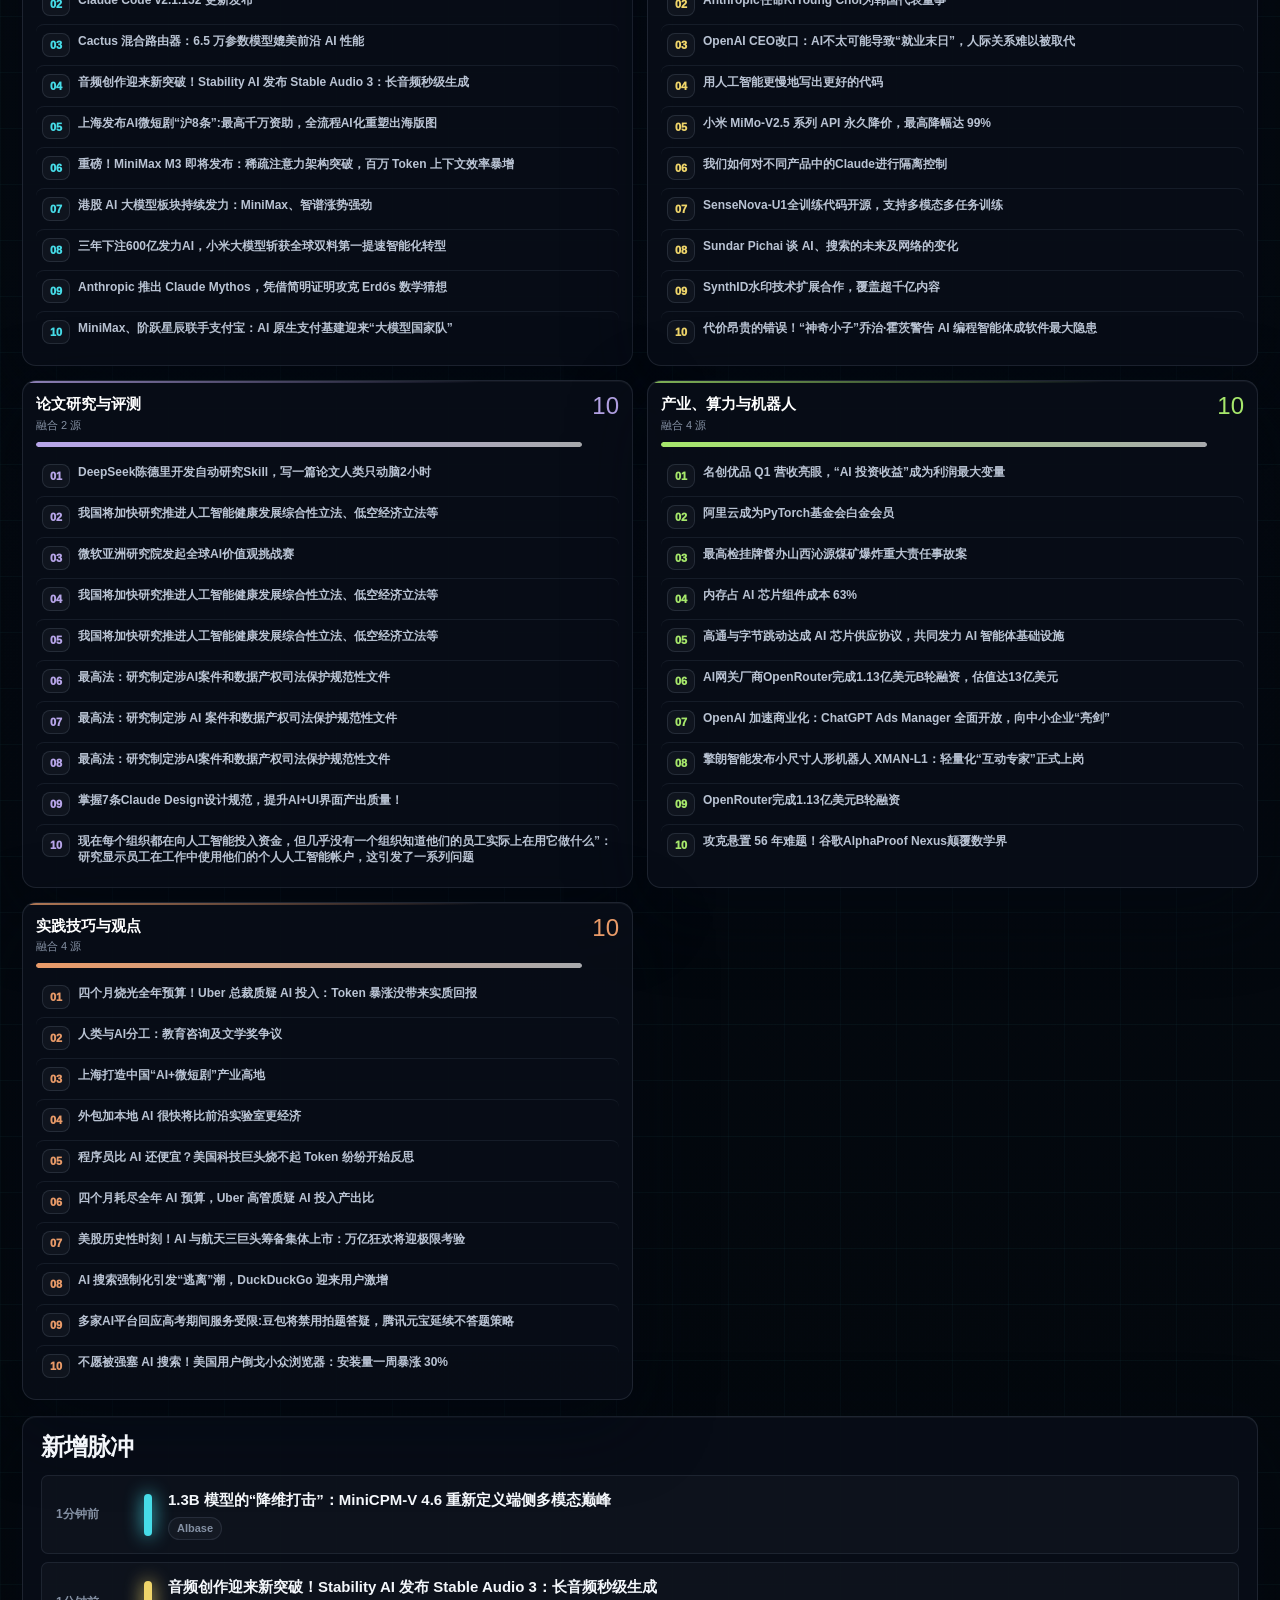
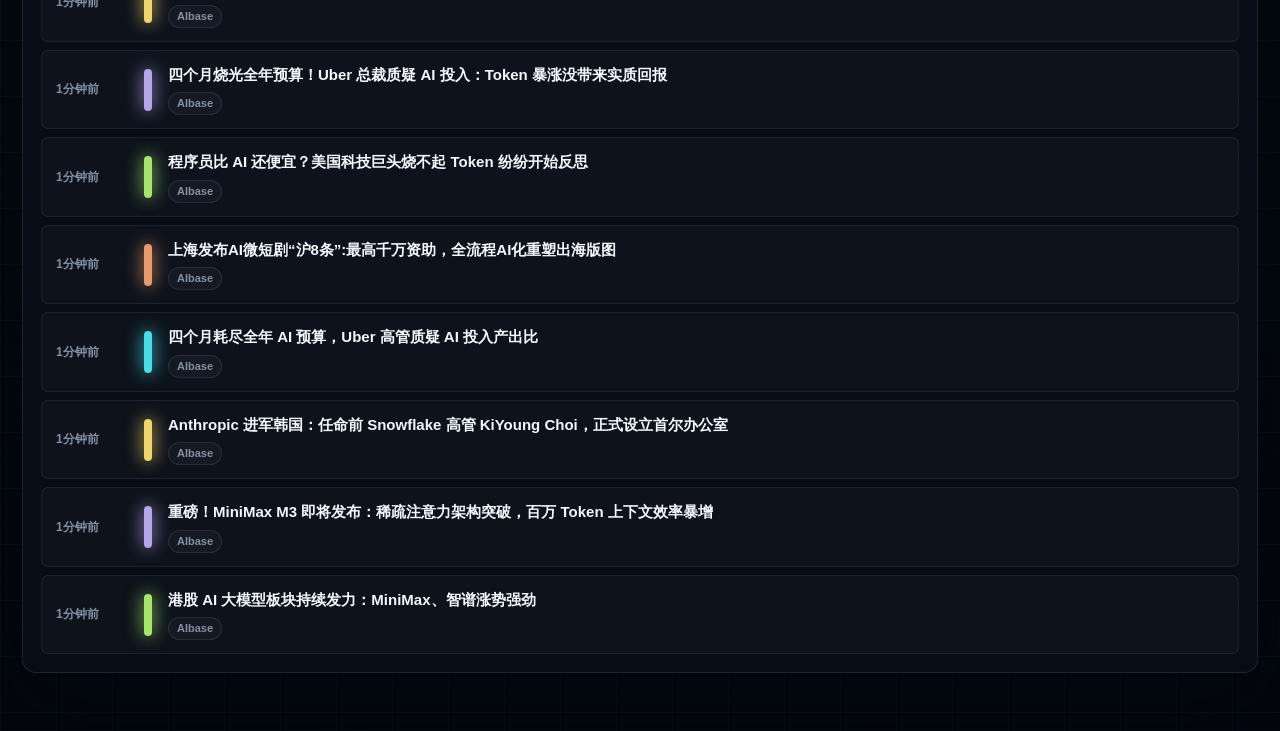
==== commit f4a53e3a: "style: make radar redesign more distinct" ====
--- a/radar.html
+++ b/radar.html
@@ -18,7 +18,7 @@
     <meta property="og:url" content="https://ainews.caodiu.com/" />
     <meta property="og:site_name" content="狼贲AI" />
     <link rel="icon" href="./assets/logo.svg?v=langben-0526" type="image/svg+xml" />
-    <link rel="stylesheet" href="./assets/radar.css?v=taste-pass-0527" />
+    <link rel="stylesheet" href="./assets/radar.css?v=radar-command-0527" />
   </head>
   <body>
     <main class="radar-shell">
@@ -52,8 +52,8 @@
           <div class="brief-title">
             <div>
               <p class="eyebrow">TODAY</p>
-              <h1>今日 <span>AI</span> 情报速递</h1>
-              <p class="hero-text">模型、Agent、产品、算力与研究动态统一汇聚，按 24 小时热度去重排序。</p>
+              <h1>狼贲 <span>AI</span> 雷达</h1>
+              <p class="hero-text">24 小时 AI 信号、中文热榜和日报重点，压缩成一张可行动的情报板。</p>
             </div>
             <div class="time-chip">
               <span>最后刷新</span>
@@ -134,6 +134,6 @@
       </section>
     </main>
 
-    <script src="./assets/radar.js?v=taste-pass-0527" defer></script>
+    <script src="./assets/radar.js?v=radar-command-0527" defer></script>
   </body>
 </html>
--- a/assets/radar.css
+++ b/assets/radar.css
@@ -1,8 +1,8 @@
 :root {
-  --bg: #070b12;
-  --panel: rgba(11, 17, 27, 0.9);
-  --panel-strong: rgba(13, 21, 33, 0.97);
-  --panel-soft: rgba(255, 255, 255, 0.032);
+  --bg: #03070c;
+  --panel: rgba(8, 14, 23, 0.92);
+  --panel-strong: rgba(11, 20, 31, 0.98);
+  --panel-soft: rgba(255, 255, 255, 0.038);
   --ink: #f4f7fb;
   --soft: #b9c3d3;
   --muted: #8490a3;
@@ -13,9 +13,9 @@
   --amber: #efd56a;
   --violet: #b7a5e9;
   --orange: #e89a68;
-  --radius: 10px;
-  --radius-control: 7px;
-  --shadow-panel: 0 18px 55px rgba(0, 10, 22, 0.38);
+  --radius: 14px;
+  --radius-control: 8px;
+  --shadow-panel: 0 24px 80px rgba(0, 8, 18, 0.48);
 }
 
 * {
@@ -28,11 +28,12 @@
   margin: 0;
   color: var(--ink);
   background:
-    linear-gradient(rgba(55, 231, 247, 0.035) 1px, transparent 1px),
-    linear-gradient(90deg, rgba(55, 231, 247, 0.03) 1px, transparent 1px),
-    linear-gradient(180deg, rgba(8, 20, 31, 0.9), rgba(5, 8, 13, 0.96)),
+    linear-gradient(rgba(70, 220, 232, 0.045) 1px, transparent 1px),
+    linear-gradient(90deg, rgba(70, 220, 232, 0.032) 1px, transparent 1px),
+    linear-gradient(135deg, rgba(70, 220, 232, 0.12), transparent 26%),
+    linear-gradient(180deg, rgba(5, 13, 23, 0.96), rgba(3, 7, 12, 0.98)),
     var(--bg);
-  background-size: 64px 64px, 64px 64px, auto, auto;
+  background-size: 56px 56px, 56px 56px, auto, auto, auto;
   font-family:
     "Geist",
     "SF Pro Display",
@@ -52,7 +53,9 @@
   z-index: -1;
   pointer-events: none;
   content: "";
-  background: linear-gradient(90deg, rgba(55, 231, 247, 0.08), transparent 28%, transparent 72%, rgba(120, 243, 87, 0.05));
+  background:
+    linear-gradient(120deg, transparent 0 30%, rgba(70, 220, 232, 0.08) 30% 30.2%, transparent 30.2% 100%),
+    linear-gradient(90deg, rgba(70, 220, 232, 0.08), transparent 28%, transparent 72%, rgba(166, 231, 107, 0.06));
 }
 
 body::after {
@@ -99,23 +102,28 @@
 }
 
 .radar-shell {
-  width: min(1480px, calc(100% - 48px));
+  width: min(1500px, calc(100% - 44px));
   margin: 0 auto;
-  padding: 0 0 54px;
+  padding: 14px 0 58px;
 }
 
 .topbar {
   position: sticky;
-  top: 0;
+  top: 12px;
   z-index: 20;
   display: grid;
   grid-template-columns: 210px minmax(360px, 1fr) minmax(250px, 340px) auto;
   gap: 16px;
   align-items: center;
-  min-height: 64px;
-  border-bottom: 1px solid var(--line);
-  background: rgba(7, 11, 18, 0.86);
+  min-height: 66px;
+  border: 1px solid rgba(149, 164, 184, 0.18);
+  border-radius: 16px;
+  padding: 0 12px;
+  background:
+    linear-gradient(180deg, rgba(255, 255, 255, 0.06), rgba(255, 255, 255, 0.026)),
+    rgba(5, 10, 17, 0.88);
   backdrop-filter: blur(20px) saturate(140%);
+  box-shadow: 0 18px 60px rgba(0, 8, 18, 0.44);
 }
 
 .brand {
@@ -275,10 +283,10 @@
 
 .dashboard-grid {
   display: grid;
-  grid-template-columns: minmax(0, 1.42fr) minmax(380px, 0.9fr);
-  gap: 16px;
+  grid-template-columns: minmax(0, 1.48fr) minmax(390px, 0.86fr);
+  gap: 18px;
   align-items: stretch;
-  padding-top: 16px;
+  padding-top: 18px;
 }
 
 .brief-panel,
@@ -301,7 +309,8 @@
   align-content: start;
   min-width: 0;
   min-height: 520px;
-  padding: 26px 26px 18px;
+  padding: 30px 30px 20px;
+  border-color: rgba(70, 220, 232, 0.22);
 }
 
 .brief-panel::before {
@@ -310,9 +319,20 @@
   pointer-events: none;
   content: "";
   background:
-    linear-gradient(90deg, rgba(70, 220, 232, 0.08), transparent 42%),
-    linear-gradient(180deg, rgba(255, 255, 255, 0.035), transparent 30%);
+    linear-gradient(90deg, rgba(70, 220, 232, 0.13), transparent 42%),
+    linear-gradient(180deg, rgba(255, 255, 255, 0.045), transparent 34%);
   opacity: 0.85;
+}
+
+.brief-panel::after {
+  position: absolute;
+  right: 24px;
+  bottom: 22px;
+  left: 24px;
+  height: 1px;
+  pointer-events: none;
+  content: "";
+  background: linear-gradient(90deg, transparent, rgba(70, 220, 232, 0.65), transparent);
 }
 
 .brief-title {
@@ -335,22 +355,28 @@
 h1 {
   margin: 0;
   color: #ffffff;
-  font-size: clamp(40px, 4.2vw, 60px);
+  font-size: clamp(54px, 6vw, 86px);
   line-height: 0.98;
-  letter-spacing: -0.055em;
+  letter-spacing: -0.07em;
   text-wrap: balance;
 }
 
 h1 span {
-  color: #9cff1d;
+  display: inline-block;
+  border: 1px solid rgba(166, 231, 107, 0.5);
+  border-radius: 12px;
+  padding: 0 0.1em 0.05em;
+  color: #06120a;
+  background: linear-gradient(135deg, #d7ff71, #69f0e5);
+  box-shadow: 0 18px 46px rgba(70, 220, 232, 0.16);
 }
 
 .hero-text {
-  max-width: 720px;
-  margin: 12px 0 0;
+  max-width: 620px;
+  margin: 16px 0 0;
   color: var(--soft);
-  font-size: 15px;
-  line-height: 1.7;
+  font-size: 16px;
+  line-height: 1.65;
 }
 
 .time-chip {
@@ -382,7 +408,7 @@
   display: flex;
   flex-wrap: wrap;
   gap: 12px;
-  margin-top: 18px;
+  margin-top: 24px;
 }
 
 .brief-controls span,
@@ -409,7 +435,7 @@
   position: relative;
   z-index: 1;
   min-height: 20px;
-  margin: 13px 0 12px;
+  margin: 14px 0 16px;
   color: var(--muted);
   font-size: 12px;
   line-height: 1.5;
@@ -423,9 +449,9 @@
   position: relative;
   z-index: 1;
   display: grid;
-  gap: 8px;
+  gap: 10px;
   border-top: 1px solid var(--line);
-  padding-top: 8px;
+  padding-top: 12px;
 }
 
 .story-card {
@@ -436,7 +462,7 @@
   min-height: 66px;
   border: 1px solid transparent;
   border-radius: var(--radius-control);
-  padding: 10px 12px;
+  padding: 12px 14px;
   color: var(--ink);
   text-decoration: none;
 }
@@ -446,12 +472,15 @@
 }
 
 .story-card.lead {
-  grid-template-columns: 66px minmax(0, 1fr) 150px;
-  min-height: 92px;
-  border-color: rgba(70, 220, 232, 0.2);
+  grid-template-columns: 88px minmax(0, 1fr) 170px;
+  min-height: 128px;
+  border-color: rgba(70, 220, 232, 0.32);
+  border-radius: 14px;
   background:
-    linear-gradient(90deg, rgba(70, 220, 232, 0.08), transparent 68%),
+    linear-gradient(90deg, rgba(70, 220, 232, 0.16), transparent 68%),
+    linear-gradient(180deg, rgba(255, 255, 255, 0.06), transparent),
     rgba(255, 255, 255, 0.035);
+  box-shadow: inset 0 1px 0 rgba(255, 255, 255, 0.05);
 }
 
 .story-card:hover {
@@ -467,8 +496,8 @@
 .rank {
   display: inline-grid;
   place-items: center;
-  width: 54px;
-  height: 28px;
+  width: 56px;
+  height: 30px;
   border: 1px solid rgba(55, 231, 247, 0.24);
   border-radius: var(--radius-control);
   color: var(--tone, var(--cyan));
@@ -517,9 +546,17 @@
 }
 
 .story-card.lead h3 {
-  font-size: 20px;
-  line-height: 1.28;
+  font-size: 26px;
+  line-height: 1.22;
   -webkit-line-clamp: 2;
+}
+
+.story-card.lead .rank {
+  width: 70px;
+  height: 42px;
+  color: #061015;
+  background: linear-gradient(135deg, #69f0e5, #d7ff71);
+  box-shadow: 0 16px 38px rgba(70, 220, 232, 0.16);
 }
 
 .score-track,
@@ -542,16 +579,30 @@
 
 .right-stack {
   display: grid;
-  gap: 12px;
+  gap: 14px;
   min-width: 0;
 }
 
 .insight-panel {
-  min-width: 0;
-  padding: 16px 18px;
+  position: relative;
+  overflow: hidden;
+  min-width: 0;
+  padding: 18px;
+  border-color: rgba(149, 164, 184, 0.2);
+}
+
+.insight-panel::before {
+  position: absolute;
+  inset: 0 0 auto;
+  height: 3px;
+  content: "";
+  background: linear-gradient(90deg, var(--cyan), transparent 76%);
+  opacity: 0.85;
 }
 
 .section-head {
+  position: relative;
+  z-index: 1;
   display: flex;
   align-items: center;
   justify-content: space-between;
@@ -562,7 +613,7 @@
 .section-head h2 {
   margin: 0;
   color: var(--ink);
-  font-size: 22px;
+  font-size: 24px;
   line-height: 1.15;
   letter-spacing: -0.035em;
   text-wrap: balance;
@@ -583,8 +634,8 @@
   overflow: hidden;
   min-width: 0;
   border: 1px solid rgba(148, 166, 194, 0.16);
-  border-radius: var(--radius-control);
-  padding: 14px;
+  border-radius: 12px;
+  padding: 16px;
   background:
     linear-gradient(180deg, rgba(255, 255, 255, 0.045), rgba(255, 255, 255, 0.022)),
     rgba(255, 255, 255, 0.025);
@@ -621,7 +672,7 @@
   display: block;
   margin-top: 10px;
   color: #ffffff;
-  font-size: 30px;
+  font-size: 38px;
   line-height: 1;
   letter-spacing: -0.045em;
 }
@@ -638,6 +689,8 @@
 
 .hot-list,
 .mini-list {
+  position: relative;
+  z-index: 1;
   display: grid;
   gap: 0;
 }
@@ -656,9 +709,11 @@
 }
 
 .hot-item {
-  grid-template-columns: 38px minmax(0, 1fr);
-  border-radius: var(--radius-control);
-  padding: 10px 8px;
+  grid-template-columns: 42px minmax(0, 1fr);
+  border: 1px solid transparent;
+  border-radius: 12px;
+  margin-top: 6px;
+  padding: 10px 10px;
 }
 
 .small-item {
@@ -682,6 +737,7 @@
 }
 
 .hot-item:hover {
+  border-color: rgba(70, 220, 232, 0.18);
   background: rgba(255, 255, 255, 0.035);
   transform: translateX(2px);
 }
@@ -1180,7 +1236,7 @@
 @media (max-width: 1280px) {
   .topbar {
     grid-template-columns: 190px 1fr;
-    padding-bottom: 10px;
+    padding: 10px 12px;
   }
 
   .search-box,
@@ -1207,6 +1263,7 @@
 @media (max-width: 860px) {
   .radar-shell {
     width: min(100% - 24px, 760px);
+    padding-top: 0;
   }
 
   .topbar,
@@ -1243,7 +1300,7 @@
   }
 
   h1 {
-    font-size: 38px;
+    font-size: 44px;
   }
 
   .story-card {
@@ -1253,6 +1310,15 @@
   .story-card.lead {
     grid-template-columns: 54px minmax(0, 1fr);
     min-height: 0;
+  }
+
+  .story-card.lead h3 {
+    font-size: 21px;
+  }
+
+  .story-card.lead .rank {
+    width: 54px;
+    height: 32px;
   }
 
   .score-track {
